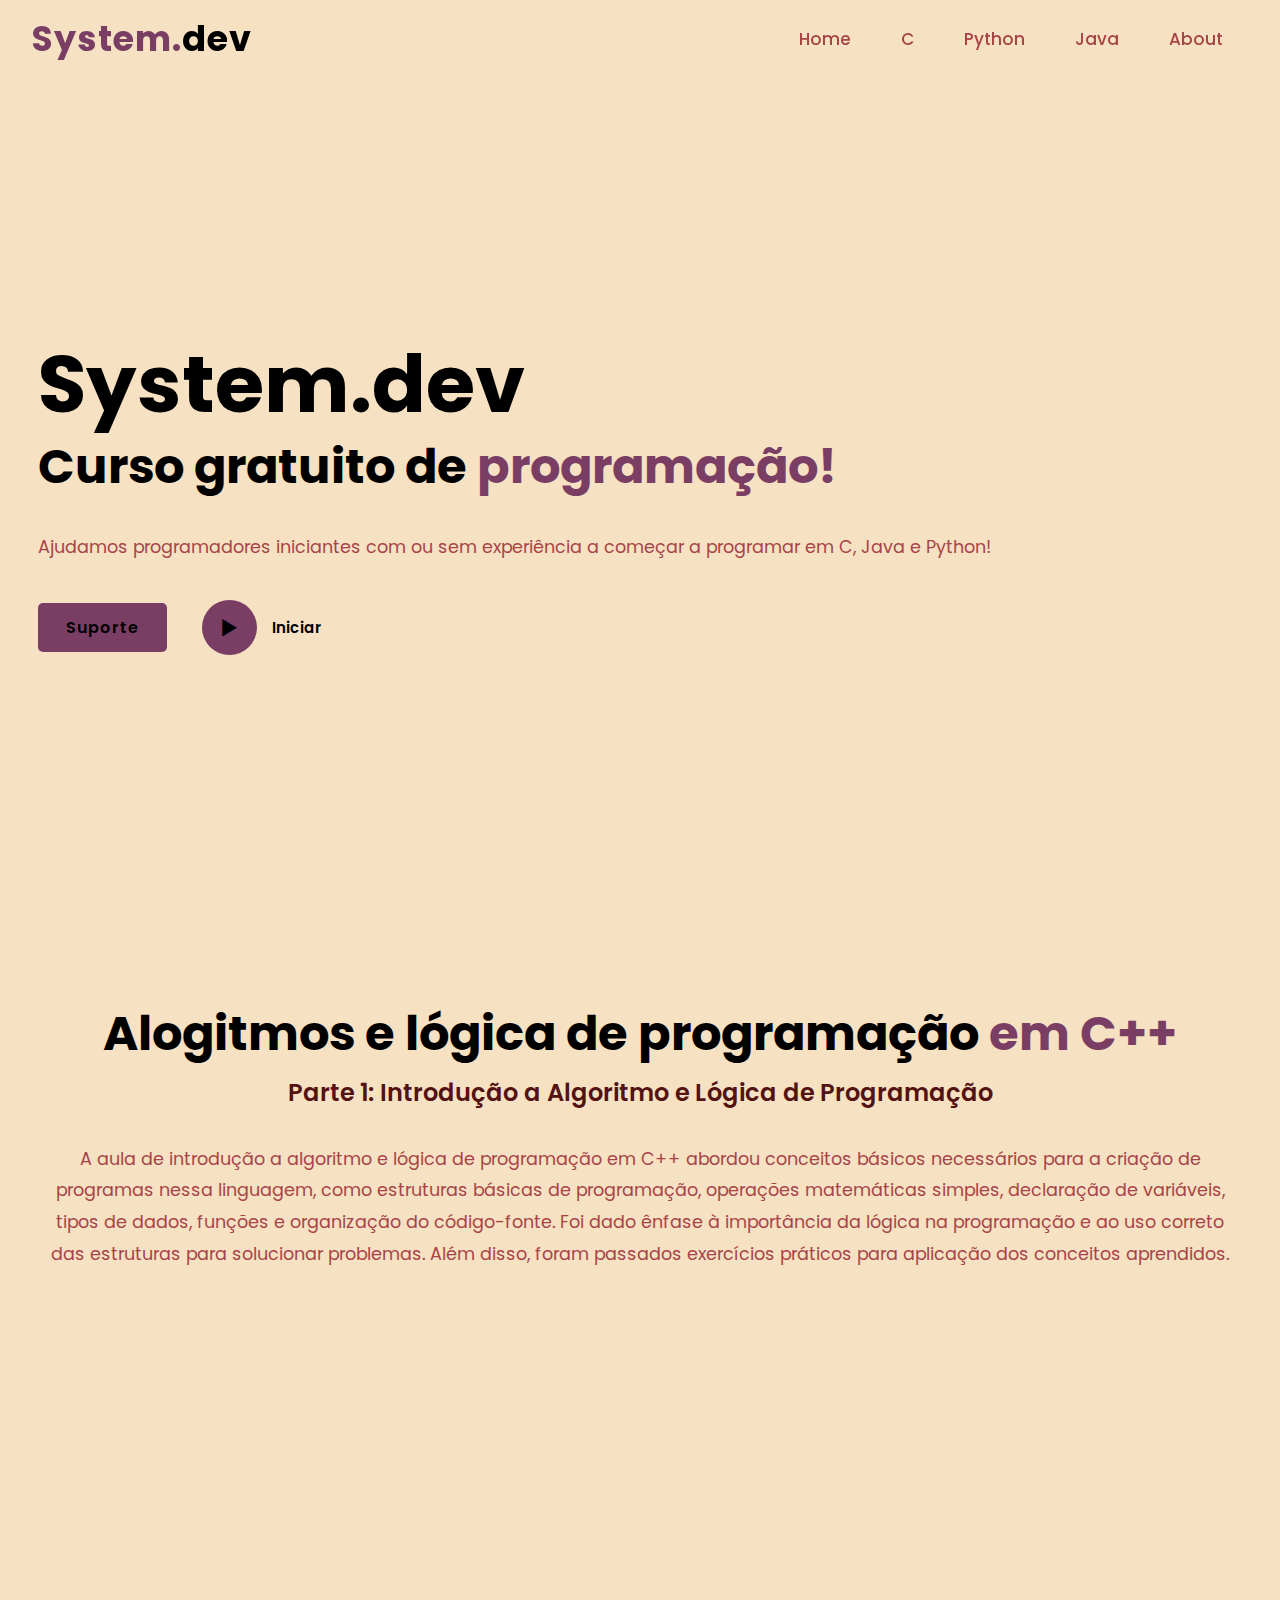
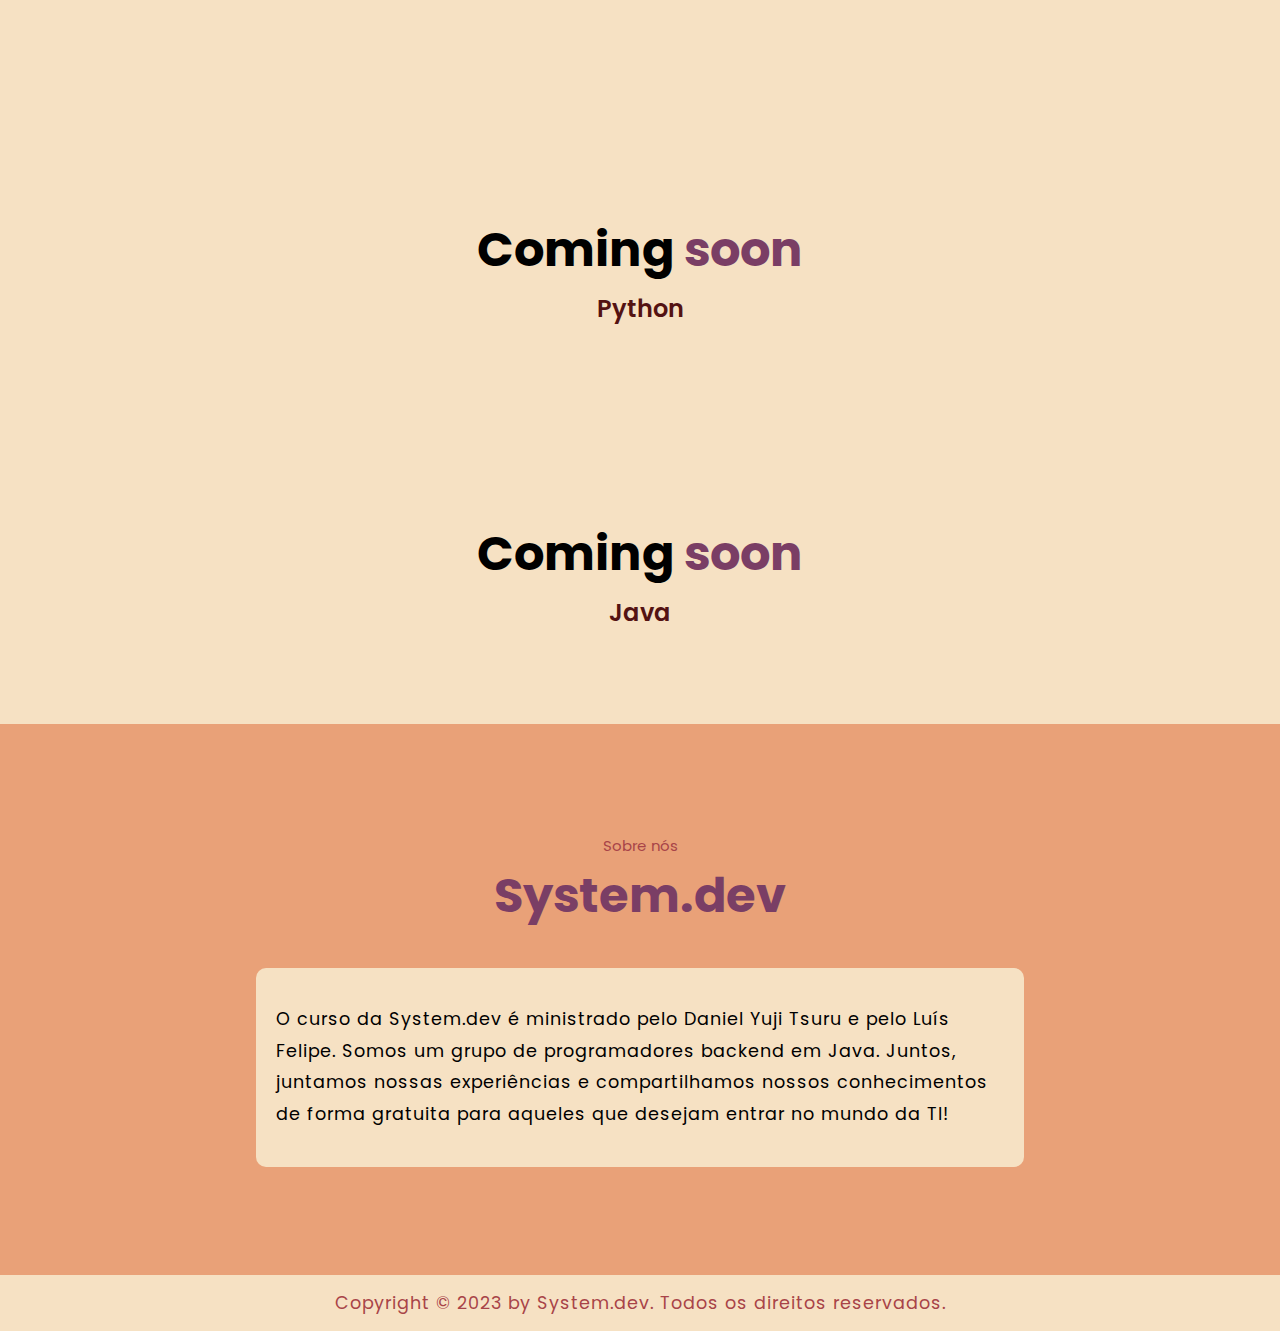
==== index.html @ 3741a833 "Add files via upload" ====
<!DOCTYPE html>
<html lang="pt-br">

<head>
    <meta charset="UTF-8">
    <meta http-equiv="X-UA-Compatible" content="IE=edge">
    <meta name="viewport" content="width=device-width, initial-scale=1.0">
    <title>System.dev</title>
    <link rel="stylesheet" type="text/css" href="css/style.css">
    <link rel="stylesheet" href="https://unpkg.com/boxicons@latest/css/boxicons.min.css">
    <link rel="preconnect" href="https://fonts.googleapis.com">
    <link rel="preconnect" href="https://fonts.gstatic.com" crossorigin>
    <link href="https://fonts.googleapis.com/css2?family=Poppins:wght@300;400;500;600;700;800;900&display=swap"
        rel="stylesheet">
    <link rel="shortcut icon" href="favicon/favicon.ico" type="image/x-icon">
</head>

<body>

    <!--header design-->
    <header>
        <a href="#" class="logo"><span>System.</span>dev</a>

        <ul class="navlist">
            <li><a href="#home">Home</a></li>
            <li><a href="#C">C</a></li>
            <li><a href="#python">Python</a></li>
            <li><a href="#java">Java</a></li>
            <li><a href="#about">About</a></li>
        </ul>

        <div class="bx bx-menu" id="menu-icon"></div>
    </header>

    <!--home section design-->
    <section class="home" id="home">
        <div class="home-text">
            <div class="slide">
                <!-- <span class="one">Olá!</span> -->
                <span class="two"></span>
            </div>
            <h1>System.dev</h1>
            <h3>Curso gratuito de <span> programação!</span></h3>
            <p>Ajudamos programadores iniciantes com ou sem experiência a começar a programar em C, Java e Python!</p>
            <div class="button">
                <a href="https://discord.gg/9UD873xsKy" target="_blank" class="btn">Suporte</a>
                <a href="#portfolio" class="btn2"><span><i class="bx bx-play"></i></span>Iniciar</a>
            </div>
        </div>
    </section>


    <!-- C++ -->

    <!--C Parte 1-->
    <section class="about" id="C">
        <div class="about-text">
            <h2>Alogitmos e lógica de programação<span> em C++</span></h2>
            <h4 style="color: #541212;">Parte 1: Introdução a Algoritmo e Lógica de Programação</h4>
            <p>A aula de introdução a algoritmo e lógica de programação em C++ abordou conceitos básicos necessários para a criação de programas nessa linguagem, como estruturas básicas de programação, operações matemáticas simples, declaração de variáveis, tipos de dados, funções e organização do código-fonte. Foi dado ênfase à importância da lógica na programação e ao uso correto das estruturas para solucionar problemas. Além disso, foram passados exercícios práticos para aplicação dos conceitos aprendidos.</p>
            <iframe class="institucional__video" width="560" height="315" src="https://www.youtube.com/embed/qTaTajoO0jM" title="YouTube video player" frameborder="0" allow="accelerometer; autoplay; clipboard-write; encrypted-media; gyroscope; picture-in-picture; web-share" allowfullscreen></iframe>
        </div>
    </section>

    <!-- C parte 2 -->
    <!-- <section class="services">
        <div class="about-text">
            <h2>Alogitmos e lógica de programação<span> em C++</span></h2>
            <h4 style="color: #541212;">Parte 2: Variáveis</h4>
            <p>As variáveis em C são elementos fundamentais para a criação de programas nesta linguagem, pois são utilizadas para armazenar dados e informações. São definidas com um tipo, que determina o tamanho em bytes na memória e o conjunto de valores que a variável pode assumir. Além disso, é necessário declarar a variável antes de utilizá-la, especificando o seu tipo e o seu nome. As variáveis podem ser inicializadas com um valor ou receber um valor posteriormente, através de atribuição. Em resumo, as variáveis em C são essenciais para o funcionamento de programas, permitindo a manipulação de dados e informações de forma organizada e eficiente.</p>
            <iframe class="institucional__video" width="560" height="315" src="https://www.youtube.com/embed/qTaTajoO0jM" title="YouTube video player" frameborder="0" allow="accelerometer; autoplay; clipboard-write; encrypted-media; gyroscope; picture-in-picture; web-share" allowfullscreen></iframe>
        </div>
    </section> -->

    <!--C Parte 3-->
    <!-- <section class="about" id="C">
        <div class="about-text">
            <h2>Alogitmos e lógica de programação<span> em C++</span></h2>
            <h4 style="color: #541212;">Parte 3: Media</h4>
            <p>A aula de introdução a algoritmo e lógica de programação em C++ abordou conceitos básicos necessários para a criação de programas nessa linguagem, como estruturas básicas de programação, operações matemáticas simples, declaração de variáveis, tipos de dados, funções e organização do código-fonte. Foi dado ênfase à importância da lógica na programação e ao uso correto das estruturas para solucionar problemas. Além disso, foram passados exercícios práticos para aplicação dos conceitos aprendidos.</p>
            <iframe class="institucional__video" width="560" height="315" src="https://www.youtube.com/embed/qTaTajoO0jM" title="YouTube video player" frameborder="0" allow="accelerometer; autoplay; clipboard-write; encrypted-media; gyroscope; picture-in-picture; web-share" allowfullscreen></iframe>
        </div>
    </section> -->

    <!-- C parte 4 -->
    <!-- <section class="services">
        <div class="about-text">
            <h2>Alogitmos e lógica de programação<span> em C++</span></h2>
            <h4 style="color: #541212;">Parte 4: Fluxograma</h4>
            <p>As variáveis em C são elementos fundamentais para a criação de programas nesta linguagem, pois são utilizadas para armazenar dados e informações. São definidas com um tipo, que determina o tamanho em bytes na memória e o conjunto de valores que a variável pode assumir. Além disso, é necessário declarar a variável antes de utilizá-la, especificando o seu tipo e o seu nome. As variáveis podem ser inicializadas com um valor ou receber um valor posteriormente, através de atribuição. Em resumo, as variáveis em C são essenciais para o funcionamento de programas, permitindo a manipulação de dados e informações de forma organizada e eficiente.</p>
            <iframe class="institucional__video" width="560" height="315" src="https://www.youtube.com/embed/qTaTajoO0jM" title="YouTube video player" frameborder="0" allow="accelerometer; autoplay; clipboard-write; encrypted-media; gyroscope; picture-in-picture; web-share" allowfullscreen></iframe>
        </div>
    </section> -->





    <!-- PYTHON -->

    <!--PYTHON Parte 1-->
    <section class="about" id="python">
        <div class="about-text">
            <h2>Coming<span> soon</span></h2>
            <h4 style="color: #541212;">Python</h4>
            <!-- <p>A aula de introdução a algoritmo e lógica de programação em C++ abordou conceitos básicos necessários para a criação de programas nessa linguagem, como estruturas básicas de programação, operações matemáticas simples, declaração de variáveis, tipos de dados, funções e organização do código-fonte. Foi dado ênfase à importância da lógica na programação e ao uso correto das estruturas para solucionar problemas. Além disso, foram passados exercícios práticos para aplicação dos conceitos aprendidos.</p>
            <iframe class="institucional__video" width="560" height="315" src="https://www.youtube.com/embed/qTaTajoO0jM" title="YouTube video player" frameborder="0" allow="accelerometer; autoplay; clipboard-write; encrypted-media; gyroscope; picture-in-picture; web-share" allowfullscreen></iframe> -->
        </div>
    </section>

    <!-- PYTHON parte 2 -->
    <!-- <section class="services">
        <div class="about-text">
            <h2>Alogitmos e lógica de programação<span> em Python</span></h2>
            <h4 style="color: #541212;">Parte 2: Variáveis</h4>
            <p>As variáveis em C são elementos fundamentais para a criação de programas nesta linguagem, pois são utilizadas para armazenar dados e informações. São definidas com um tipo, que determina o tamanho em bytes na memória e o conjunto de valores que a variável pode assumir. Além disso, é necessário declarar a variável antes de utilizá-la, especificando o seu tipo e o seu nome. As variáveis podem ser inicializadas com um valor ou receber um valor posteriormente, através de atribuição. Em resumo, as variáveis em C são essenciais para o funcionamento de programas, permitindo a manipulação de dados e informações de forma organizada e eficiente.</p>
            <iframe class="institucional__video" width="560" height="315" src="https://www.youtube.com/embed/qTaTajoO0jM" title="YouTube video player" frameborder="0" allow="accelerometer; autoplay; clipboard-write; encrypted-media; gyroscope; picture-in-picture; web-share" allowfullscreen></iframe>
        </div>
    </section> -->



    <!-- JAVA -->
    <!--JAVA Parte 1-->
    <section class="about" id="java">
        <div class="about-text">
            <h2>Coming<span> soon</span></h2>
            <h4 style="color: #541212;">Java</h4>
            <!-- <p>A aula de introdução a algoritmo e lógica de programação em C++ abordou conceitos básicos necessários para a criação de programas nessa linguagem, como estruturas básicas de programação, operações matemáticas simples, declaração de variáveis, tipos de dados, funções e organização do código-fonte. Foi dado ênfase à importância da lógica na programação e ao uso correto das estruturas para solucionar problemas. Além disso, foram passados exercícios práticos para aplicação dos conceitos aprendidos.</p>
            <iframe class="institucional__video" width="560" height="315" src="https://www.youtube.com/embed/qTaTajoO0jM" title="YouTube video player" frameborder="0" allow="accelerometer; autoplay; clipboard-write; encrypted-media; gyroscope; picture-in-picture; web-share" allowfullscreen></iframe>  -->
        </div>
    </section>

    <!-- JAVA parte 2 -->
    <!-- <section class="services">
        <div class="about-text">
            <h2>Alogitmos e lógica de programação<span> em Java</span></h2>
            <h4 style="color: #541212;">Parte 2: Variáveis</h4>
            <p>As variáveis em C são elementos fundamentais para a criação de programas nesta linguagem, pois são utilizadas para armazenar dados e informações. São definidas com um tipo, que determina o tamanho em bytes na memória e o conjunto de valores que a variável pode assumir. Além disso, é necessário declarar a variável antes de utilizá-la, especificando o seu tipo e o seu nome. As variáveis podem ser inicializadas com um valor ou receber um valor posteriormente, através de atribuição. Em resumo, as variáveis em C são essenciais para o funcionamento de programas, permitindo a manipulação de dados e informações de forma organizada e eficiente.</p>
            <iframe class="institucional__video" width="560" height="315" src="https://www.youtube.com/embed/qTaTajoO0jM" title="YouTube video player" frameborder="0" allow="accelerometer; autoplay; clipboard-write; encrypted-media; gyroscope; picture-in-picture; web-share" allowfullscreen></iframe>
        </div>
    </section> -->

    <!--JAVA Parte 3-->
    <!-- <section class="about" id="C">
        <div class="about-text">
            <h2>Alogitmos e lógica de programação<span> em Java</span></h2>
            <h4 style="color: #541212;">Parte 3: Media</h4>
            <p>A aula de introdução a algoritmo e lógica de programação em C++ abordou conceitos básicos necessários para a criação de programas nessa linguagem, como estruturas básicas de programação, operações matemáticas simples, declaração de variáveis, tipos de dados, funções e organização do código-fonte. Foi dado ênfase à importância da lógica na programação e ao uso correto das estruturas para solucionar problemas. Além disso, foram passados exercícios práticos para aplicação dos conceitos aprendidos.</p>
            <iframe class="institucional__video" width="560" height="315" src="https://www.youtube.com/embed/qTaTajoO0jM" title="YouTube video player" frameborder="0" allow="accelerometer; autoplay; clipboard-write; encrypted-media; gyroscope; picture-in-picture; web-share" allowfullscreen></iframe>
        </div>
    </section> -->


    

    

    <!--experience section design-->
    <section class="experience" id="about">
        <div class="main-text">
            <p>Sobre nós</p>
            <span><h2>System.</span>dev</h2>
        </div>

        <div class="timeline">
            <div class="container">
                
                <div class="text-box">
                    <!-- <h5>Grupo 04 - Cangaço</h5>
                    <small>13/03 - <span>2023</span></small> -->
                    <p>O curso da System.dev é ministrado pelo Daniel Yuji Tsuru e pelo Luís Felipe. Somos um grupo de programadores backend em Java. Juntos, juntamos nossas experiências e compartilhamos nossos conhecimentos de forma gratuita para aqueles que desejam entrar no mundo da TI!</p>
                </div>
            </div>


    </section>

    <!--end section design-->
    <section class="end">
        <div class="last-text">
            <p>Copyright &#169; 2023 by System.dev. Todos os direitos reservados.</p>
        </div>
    </section>

    <div id="top">
        <a href="#home"><i class="bx bx-up-arrow-alt "></i></a>
    </div>
    
    <!--custom js link-->
    <script type="text/javascript" src="js/script.js"></script>
</body>

</html>
---- css/style.css ----
*{
    padding: 0;
    margin: 0;
    box-sizing: border-box;
    font-family: 'Poppins', sans-serif;
    text-decoration: none;
    list-style: none;
    scroll-behavior: smooth;
}

:root{
    --bg-color:  #F6E1C3;
    --second-bg-color: #E9A178;
    --text-color: #000;
    --second-color: #A84448;
    --main-color: #7A3E65;
    --big-font: 5rem;
    --h2-font: 3rem;
    --p-font: 1.1rem;
    --p-small-font: 0.9rem;
}



body::-webkit-scrollbar {
	width: 12px;
}

body::-webkit-scrollbar-thumb {
	border-radius: 10px;
	background-color: var(--main-color);
}

body{
    background: var(--bg-color);
    color: var(--text-color);
}

header{
    position: fixed;
    width: 100%;
    top: 0;
    right: 0;
    z-index: 1000;
    display: flex;
    align-items: center;
    justify-content: space-between;
    background: transparent;
    padding: 22px 15%;
    border-bottom: 1px solid transparent;
    transition: all .45s ease; 
}

.logo{
    color: var(--text-color);
    font-size: 35px;
    font-weight: 700;
    letter-spacing: 1px;
}

span{
    color: var(--main-color);
}

.navlist{
    display: flex;
}

.navlist a{
    color: var(--second-color);
    font-size: 17px;
    font-weight: 500;
    margin: 0 25px;
    transition: all .45s ease;
}

.navlist a:hover{
    color: var(--main-color);
}

.navlist a.active{
    color: var(--main-color);
}

#menu-icon{
    font-size: 35px;
    color: var(--text-color);
    z-index: 10001;
    cursor: pointer;
    margin-left: 25px;
    display: none;
}

section{
    padding: 160px 15% 120px;
}

.home{
    position: relative;
    height: 100vh;
    width: 100%;
    background-image: url(../img/background.jpg);
    background-size: cover;
    background-position: center;
    display: flex;
    align-items: center;
    justify-content: flex-start;
}

.slide{
    margin-bottom: 20px;
}

.one{
    display: inline-block;
    margin-right: 15px;
    height: 32px;
    padding: 0 15px;
    line-height: 32px;
    font-size: 20px;
    font-weight: 500;
    border-radius: 5px;
    background: var(--main-color);
    color: var(--text-color);
}

.two{
    display: inline-block;
    color: var(--second-color);
    font-size: 20px;
    font-weight: 500;
}

.home-text h1{
    font-size: var(--big-font);
    font-weight: 700;
    color: var(--text-color);
    line-height: 1.1;
    margin: 0 0 8px;
}

.home-text h3{
    color: var(--text-color);
    margin: 0 0 35px;
    font-size: 3rem;
    font-weight: 700;
    line-height: 1.3;
}

.home-text p{
    color: var(--second-color);
    font-size: var(--p-font);
    margin-bottom: 40px;
}

.button{
    display: inline-flex;
    align-items: center;
    justify-content: center;
}

.btn{
    display: inline-block;
    padding: 12px 28px;
    background-color: var(--main-color);
    border-radius: 5px;
    color: var(--text-color);
    font-size: 1rem;
    letter-spacing: 1px;
    font-weight: 600;
    transition: all .45s ease;
}

.btn:hover{
    transform: scale(0.9);
}

.btn2{
    display: inline-flex;
    align-items: center;
    justify-content: center;
    font-size: 15px;
    font-weight: 600;
    color: var(--text-color);
    margin-left: 35px;
}

.btn2 span i{
    height: 55px;
    width: 55px;
    background: var(--main-color);
    color: var(--text-color);
    display: flex;
    align-items: center;
    justify-content: center;
    font-size: 35px;
    border-radius: 50%;
    margin-right: 15px;
    transition: all .45s ease;
}

.btn2 span i:hover{
    transform: scale(0.9);
}

.socials{
    display: flex;
    align-items: center;
    justify-content: left;
}

.btn-socials{
    display: inline-flex;
    align-items: center;
    justify-content: center;
    font-size: 15px;
    font-weight: 600;
    color: var(--text-color);
    margin-right: 15px;
}

.btn-socials:nth-child(3){
    margin-right: 0px;
}

.btn-socials span i{
    height: 55px;
    width: 55px;
    background: var(--main-color);
    color: var(--text-color);
    display: flex;
    align-items: center;
    justify-content: center;
    font-size: 35px;
    border-radius: 50%;
    transition: all .45s ease;
}

.btn-socials span i:hover{
    transform: scale(0.9);
}

header.sticky{
    background: var(--bg-color);
    border-bottom: 1px solid #ffffff1a;
    padding: 12px 15%;
    height: 10vh;
}

.about{
    
    
    align-items: center;
    gap: 1.5rem;
}

.about-img img{
    max-width: 430px;
    height: 630px;
    width: 100%;
    border-radius: 10px;
    box-shadow: var(--main-color) 0px 2px 5px -1px, rgba(0, 0, 0, 0.3) 0px 1px 3px -1px;
}

.about-text h2 {
    font-size: var(--h2-font);
    line-height: 1;
    align-items: center;
}

.about-text h4 {
    font-size: 24px;
    font-weight: 600;
    color: var(--text-color);
    line-height: 1.7;
    margin: 15px 0 30px;
    align-items: center;
}

.about-text p {
    font-size: var(--p-font);
    color: var(--second-color);
    line-height: 1.8;
    margin-bottom: 4rem;
    align-items: center;
}

.services{
    background: var(--second-bg-color);
}

.main-text{
    text-align: center;
}

.main-text p{
    color: var(--second-color);
    font-size: 15px;
    margin-bottom: 15px;
}

.main-text h2{
    font-size: var(--h2-font);
    line-height: 1;
}

.services-content{
    display: grid;
    grid-template-columns: repeat(auto-fit, minmax(300px, auto));
    align-items: center;
    gap: 2.5rem;
    margin-top: 5rem;
}

.box{
    display: flex;
    flex-direction: column;
    align-items: center;
    justify-content: center;
    min-width: 300px;
    max-height: 300px;
    min-height: 200px;
    text-align: center;
    background: var(--bg-color);
    padding: 35px 45px;
    border-radius: 8px;
    transition: all .45s ease;
}

.s-icons i{
    font-size: 36px;
}

.box h3{
    font-size: 22px;
    font-weight: 600;
    color: var(--text-color);
}

.box:hover{
    transform: translateY(-8px);
}

.portfolio-content{
    display: grid;
    grid-template-columns: repeat(auto-fit, minmax(300px, auto));
    align-items: center;
    gap: 2.5rem;
    margin-top: 5rem;
}

.row{
    position: relative;
    overflow: hidden;
    border-radius: 10px;
    cursor: pointer;
}

.row img{
    max-width: 350px;
    min-width: 100%;
    min-height: 375px;
    max-height: 375px;
    border-radius: 10px;
    display: block;
    transition: transform 0.5s;
}

.layer{
    width: 100%;
    height: 0%;
    background: linear-gradient(rgba(0, 0, 0, 0.9), var(--main-color));
    position: absolute;
    border-radius: 10px;
    left: 0;
    bottom: 0;
    overflow: hidden;
    display: flex;
    align-items: center;
    justify-content: center;
    flex-direction: column;
    text-align: center;
    padding: 0 40px;
    transition: height 0.5s;
}

.layer h5{
    font-size: 20px;
    font-weight: 600;
    margin-bottom: 15px;
}

.layer p{
    color: var(--second-color);
    font-size: var(--p-small-font);
    line-height: 1.8;
}

.layer i{
    color: var(--main-color);
    margin-top: 20px;
    font-size: 20px;
    background: var(--text-color);
    width: 60px;
    height: 60px;
    display: flex;
    align-items: center;
    justify-content: center;
    border-radius: 50%;
}

.row:hover img{
    transform: scale(1.1);
}

.row .layer{
    height: 100%;
}

.end{
    letter-spacing: 1px;
    text-align: center;
    padding: 20px 15%;
    display: flex;
    align-items: center;
    justify-content: center;
    flex-direction: column;
    gap: 2rem;
    background-color: var(--bg-color);
}

.last-text p{
    color: var(--second-color);
    font-size: var(--p-font)
}

#top{
    position: fixed;
    bottom: 0;
    padding: auto;
    margin: 5rem;
}

#top.hide-top{
    display: none;
}

#top.show-top{
    display: block;
}

#top i{
    padding: 10px;
    border-radius: 8px;
    font-size: 28px;
    color: var(--text-color);
    background: var(--main-color);
}

.experience{
    background-color: var(--second-bg-color);
}

.timeline{
    display: flex;
    flex-direction: column;
    align-items: center;
}

.container{
    display: flex;
    justify-content: space-between;
    align-items: center;
    margin: 3rem 0;
}

.container:nth-child(2){
    display: flex;
    align-items: center;
    justify-content: space-between;
    flex-direction: row-reverse;
}

.container img{
    background-color: var(--second-color);
    width: 120px;
    height: 120px;
    border-radius: 50%;
    top: 32px;
    margin: 2rem;
}

.text-box{
    padding: 20px 20px;
    background: var(--bg-color);
    border-radius: 10px;
    color: var(--text-color);
    width: 60vw;
}

.text-box h5{
    font-size: 20px;
    font-weight: 600;
    margin-bottom: 15px;
}

.text-box small{
    font-size: 14px;
    font-weight: 800;
}

.text-box p{
    letter-spacing: 1px;
    line-height: 1.8;
    font-size: var(--p-font);
    margin: 1rem 0;
}

@media (max-width: 1480px){
    header{
        padding: 12px 2.5%;
        transition: .1s;
    }

    header.sticky{
        padding: 10px 2.5%;
        transition: .1s;
    }

    section{
        padding: 110px 3% 60px;
    }
    .end{
        padding: 15px 3%;
    }
}

@media (max-width: 1100px){
    :root{
        --big-font: 4rem;
        --h2-font: 2rem;
        --p-font: 0.9rem;
        transition: .1s;
    }

    .home-text h3{
        font-size: 1.6rem;
    }

    .home{
        height: 87vh;
    }

    .about-text h4{
        font-size: var(--p-small-font)
    }
}



    .about{
        grid-template-columns: 1fr;   
    }

    .about-img{
        display: none;
    }

    .about-text{
        text-align: center;
    }


@media (max-width: 800px){

    #menu-icon{
        display: block;
    }

    .navlist{
        position: absolute;
        top: -1000px;
        right: 0;
        left: 0;
        height: 90vh;
        display: flex;
        flex-direction: column;
        background: var(--bg-color);
        text-align: center;
        justify-content: center;
        transition: all .45s ease;
    }

    .navlist a{
        display: block;
        margin: 17px;
        font-size: 20px;
        transition: all .45s ease;
        color: var(--text-color);
    }

    .navlist a:hover{
        color: var(--main-color);
    }

    .navlist.open{
        top: 100%
    }

    .home{
        position: relative;
        height: 87vh;
        width: 100%;
        background-image: url(../img/background.jpg);
        background-size: cover;
        background-position: center;
        display: flex;
        align-items: center;
        justify-content: center;
        text-align: center;
    }

    .btn{
        font-size: 0.7rem;
    }

    .socials{
        display: flex;
        align-items: center;
        justify-content: space-around;
        padding: 0;
        margin:0;
    }

    .text-box{
        width: 100%;
    }

    .container img{
        display: none;
    }

    .home{
        height: 100vh;
    }

    #top{
        position: fixed;
        bottom: 0;
        padding: auto;
        margin: 0 0 5em 1rem;
    }
}




.institucional__video {
    width: 100vw;
}

@media screen and (min-width: 768px) {
    .institucional__contato-email {
        display: inline-block;
    }

    .institucional__video {
        width: 100%;
        align-items: center;
    }
}

@media screen and (min-width: 1024px) {
    .institucional__conteudo {
        width: 100%;

        display: flex;
        justify-content: space-between;

        text-align: center;
    }

    .institucional__video {
        align-self: flex-end;
        
        width: 700px;
    }

    .institucional__contato-email {
        display: block;
    }
}
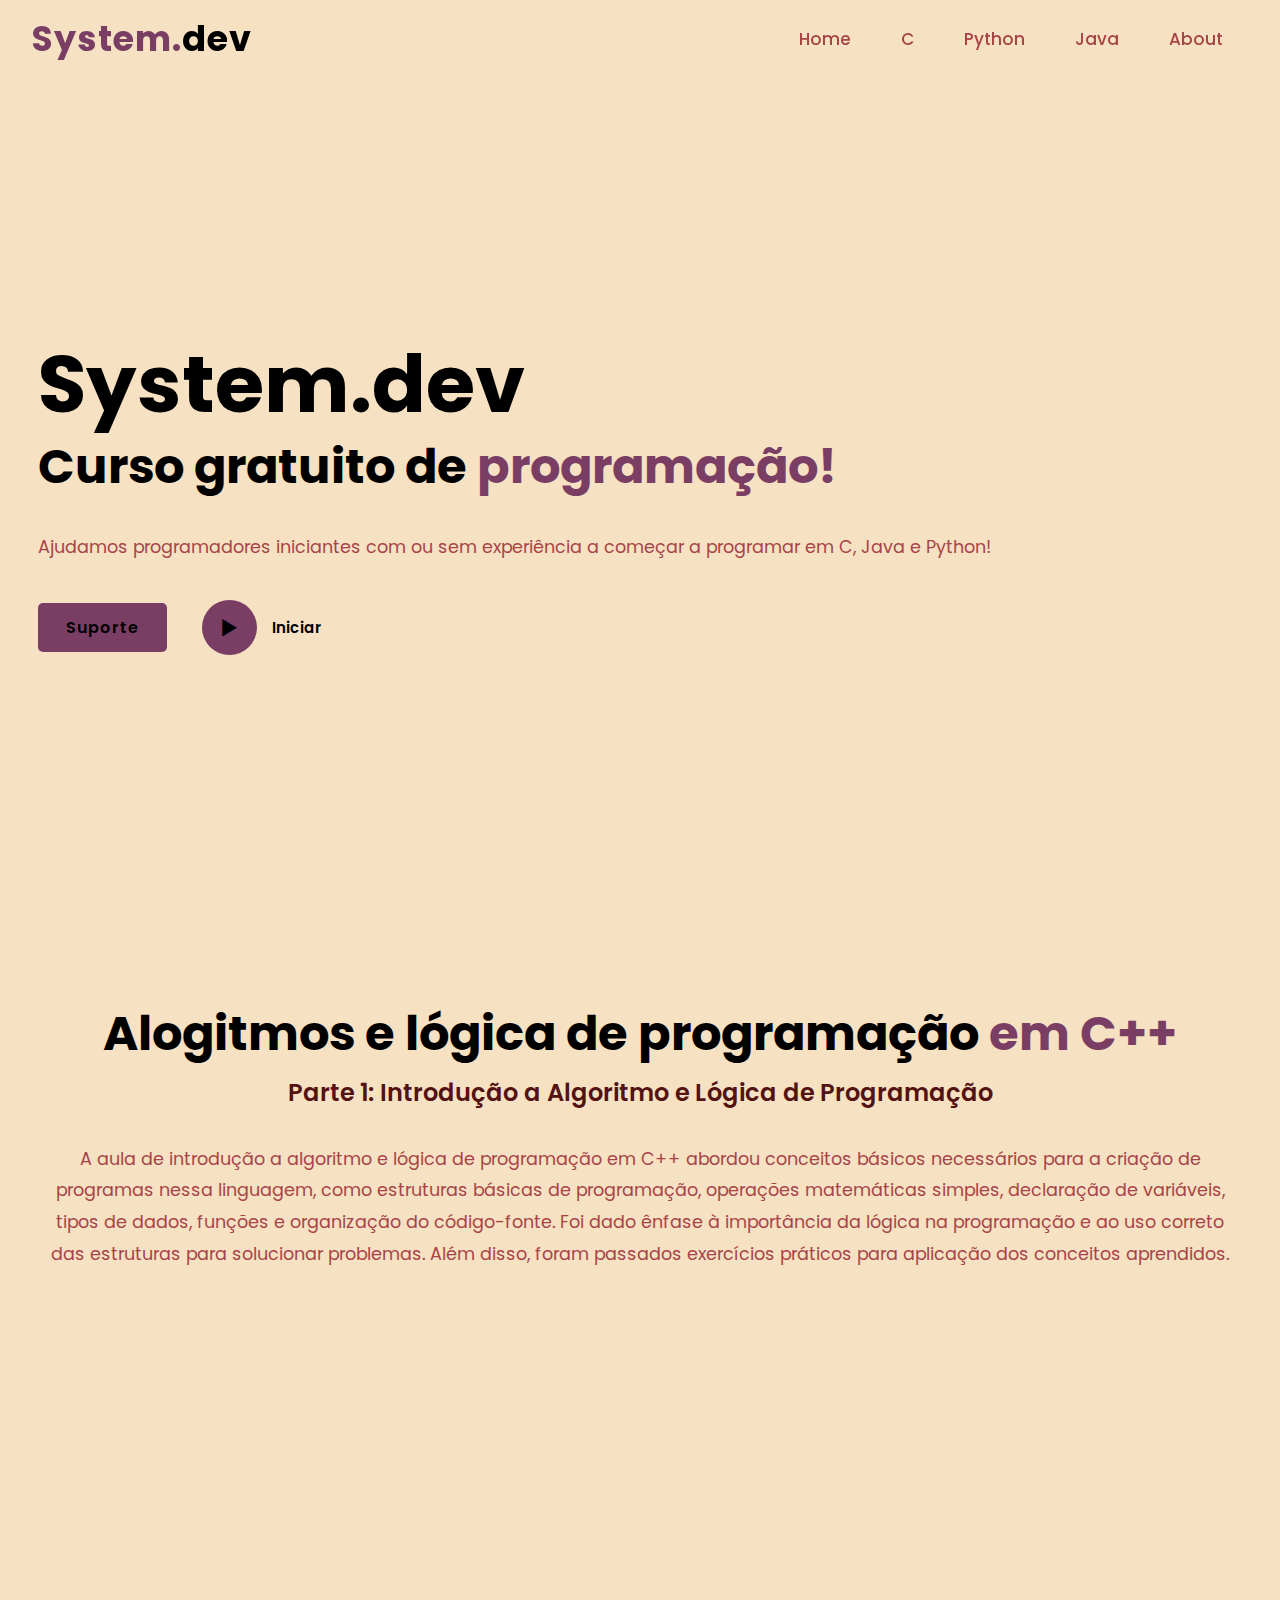
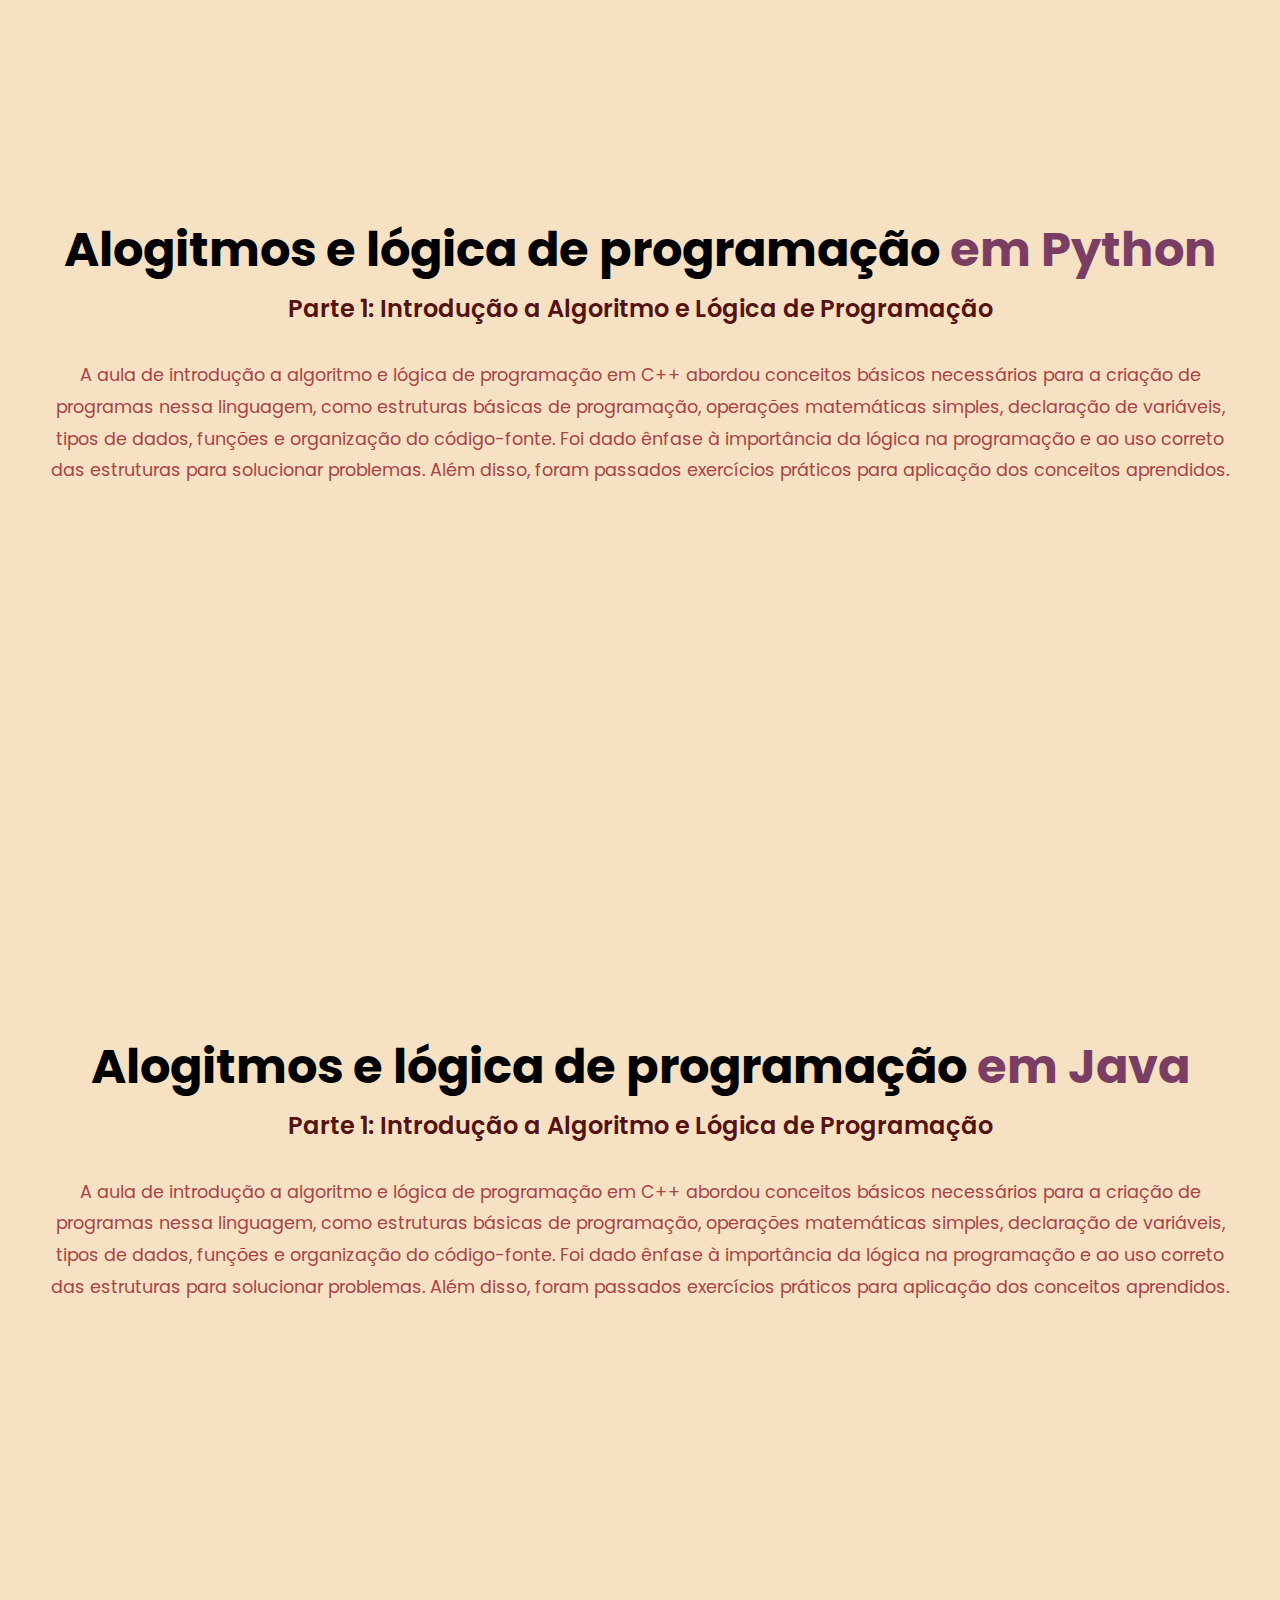
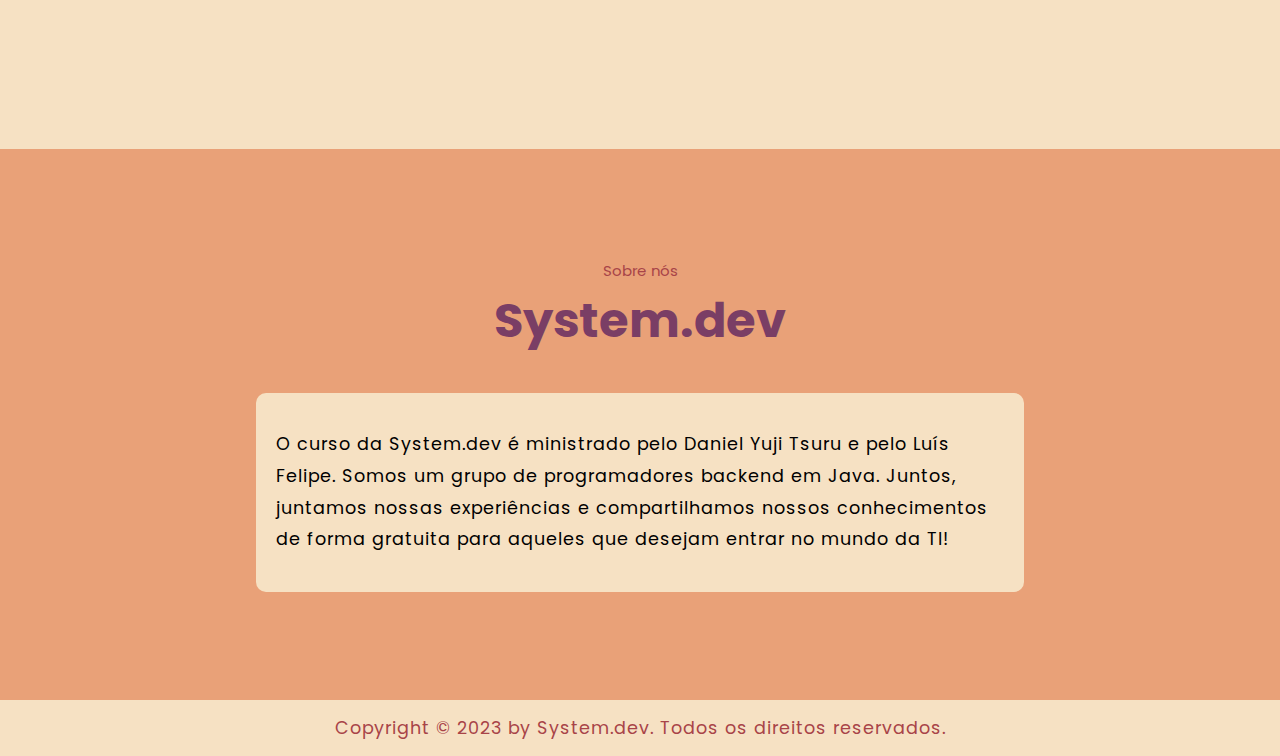
==== commit c3bf6714: "Update index.html" ====
--- a/index.html
+++ b/index.html
@@ -58,7 +58,7 @@
             <h2>Alogitmos e lógica de programação<span> em C++</span></h2>
             <h4 style="color: #541212;">Parte 1: Introdução a Algoritmo e Lógica de Programação</h4>
             <p>A aula de introdução a algoritmo e lógica de programação em C++ abordou conceitos básicos necessários para a criação de programas nessa linguagem, como estruturas básicas de programação, operações matemáticas simples, declaração de variáveis, tipos de dados, funções e organização do código-fonte. Foi dado ênfase à importância da lógica na programação e ao uso correto das estruturas para solucionar problemas. Além disso, foram passados exercícios práticos para aplicação dos conceitos aprendidos.</p>
-            <iframe class="institucional__video" width="560" height="315" src="https://www.youtube.com/embed/qTaTajoO0jM" title="YouTube video player" frameborder="0" allow="accelerometer; autoplay; clipboard-write; encrypted-media; gyroscope; picture-in-picture; web-share" allowfullscreen></iframe>
+            <iframe class="institucional__video" width="560" height="315" src="https://www.youtube.com/embed/Cliekzki6S8" title="YouTube video player" frameborder="0" allow="accelerometer; autoplay; clipboard-write; encrypted-media; gyroscope; picture-in-picture; web-share" allowfullscreen></iframe>
         </div>
     </section>
 
@@ -101,10 +101,10 @@
     <!--PYTHON Parte 1-->
     <section class="about" id="python">
         <div class="about-text">
-            <h2>Coming<span> soon</span></h2>
-            <h4 style="color: #541212;">Python</h4>
-            <!-- <p>A aula de introdução a algoritmo e lógica de programação em C++ abordou conceitos básicos necessários para a criação de programas nessa linguagem, como estruturas básicas de programação, operações matemáticas simples, declaração de variáveis, tipos de dados, funções e organização do código-fonte. Foi dado ênfase à importância da lógica na programação e ao uso correto das estruturas para solucionar problemas. Além disso, foram passados exercícios práticos para aplicação dos conceitos aprendidos.</p>
-            <iframe class="institucional__video" width="560" height="315" src="https://www.youtube.com/embed/qTaTajoO0jM" title="YouTube video player" frameborder="0" allow="accelerometer; autoplay; clipboard-write; encrypted-media; gyroscope; picture-in-picture; web-share" allowfullscreen></iframe> -->
+            <h2>Alogitmos e lógica de programação<span> em Python</span></h2>
+            <h4 style="color: #541212;">Parte 1: Introdução a Algoritmo e Lógica de Programação</h4>
+            <p>A aula de introdução a algoritmo e lógica de programação em C++ abordou conceitos básicos necessários para a criação de programas nessa linguagem, como estruturas básicas de programação, operações matemáticas simples, declaração de variáveis, tipos de dados, funções e organização do código-fonte. Foi dado ênfase à importância da lógica na programação e ao uso correto das estruturas para solucionar problemas. Além disso, foram passados exercícios práticos para aplicação dos conceitos aprendidos.</p>
+            <iframe class="institucional__video" width="560" height="315" src="https://www.youtube.com/embed/Cliekzki6S8" title="YouTube video player" frameborder="0" allow="accelerometer; autoplay; clipboard-write; encrypted-media; gyroscope; picture-in-picture; web-share" allowfullscreen></iframe>
         </div>
     </section>
 
@@ -124,10 +124,10 @@
     <!--JAVA Parte 1-->
     <section class="about" id="java">
         <div class="about-text">
-            <h2>Coming<span> soon</span></h2>
-            <h4 style="color: #541212;">Java</h4>
-            <!-- <p>A aula de introdução a algoritmo e lógica de programação em C++ abordou conceitos básicos necessários para a criação de programas nessa linguagem, como estruturas básicas de programação, operações matemáticas simples, declaração de variáveis, tipos de dados, funções e organização do código-fonte. Foi dado ênfase à importância da lógica na programação e ao uso correto das estruturas para solucionar problemas. Além disso, foram passados exercícios práticos para aplicação dos conceitos aprendidos.</p>
-            <iframe class="institucional__video" width="560" height="315" src="https://www.youtube.com/embed/qTaTajoO0jM" title="YouTube video player" frameborder="0" allow="accelerometer; autoplay; clipboard-write; encrypted-media; gyroscope; picture-in-picture; web-share" allowfullscreen></iframe>  -->
+            <h2>Alogitmos e lógica de programação<span> em Java</span></h2>
+            <h4 style="color: #541212;">Parte 1: Introdução a Algoritmo e Lógica de Programação</h4>
+            <p>A aula de introdução a algoritmo e lógica de programação em C++ abordou conceitos básicos necessários para a criação de programas nessa linguagem, como estruturas básicas de programação, operações matemáticas simples, declaração de variáveis, tipos de dados, funções e organização do código-fonte. Foi dado ênfase à importância da lógica na programação e ao uso correto das estruturas para solucionar problemas. Além disso, foram passados exercícios práticos para aplicação dos conceitos aprendidos.</p>
+            <iframe class="institucional__video" width="560" height="315" src="https://www.youtube.com/embed/Cliekzki6S8" title="YouTube video player" frameborder="0" allow="accelerometer; autoplay; clipboard-write; encrypted-media; gyroscope; picture-in-picture; web-share" allowfullscreen></iframe>
         </div>
     </section>
 
@@ -191,4 +191,4 @@
     <script type="text/javascript" src="js/script.js"></script>
 </body>
 
-</html>+</html>
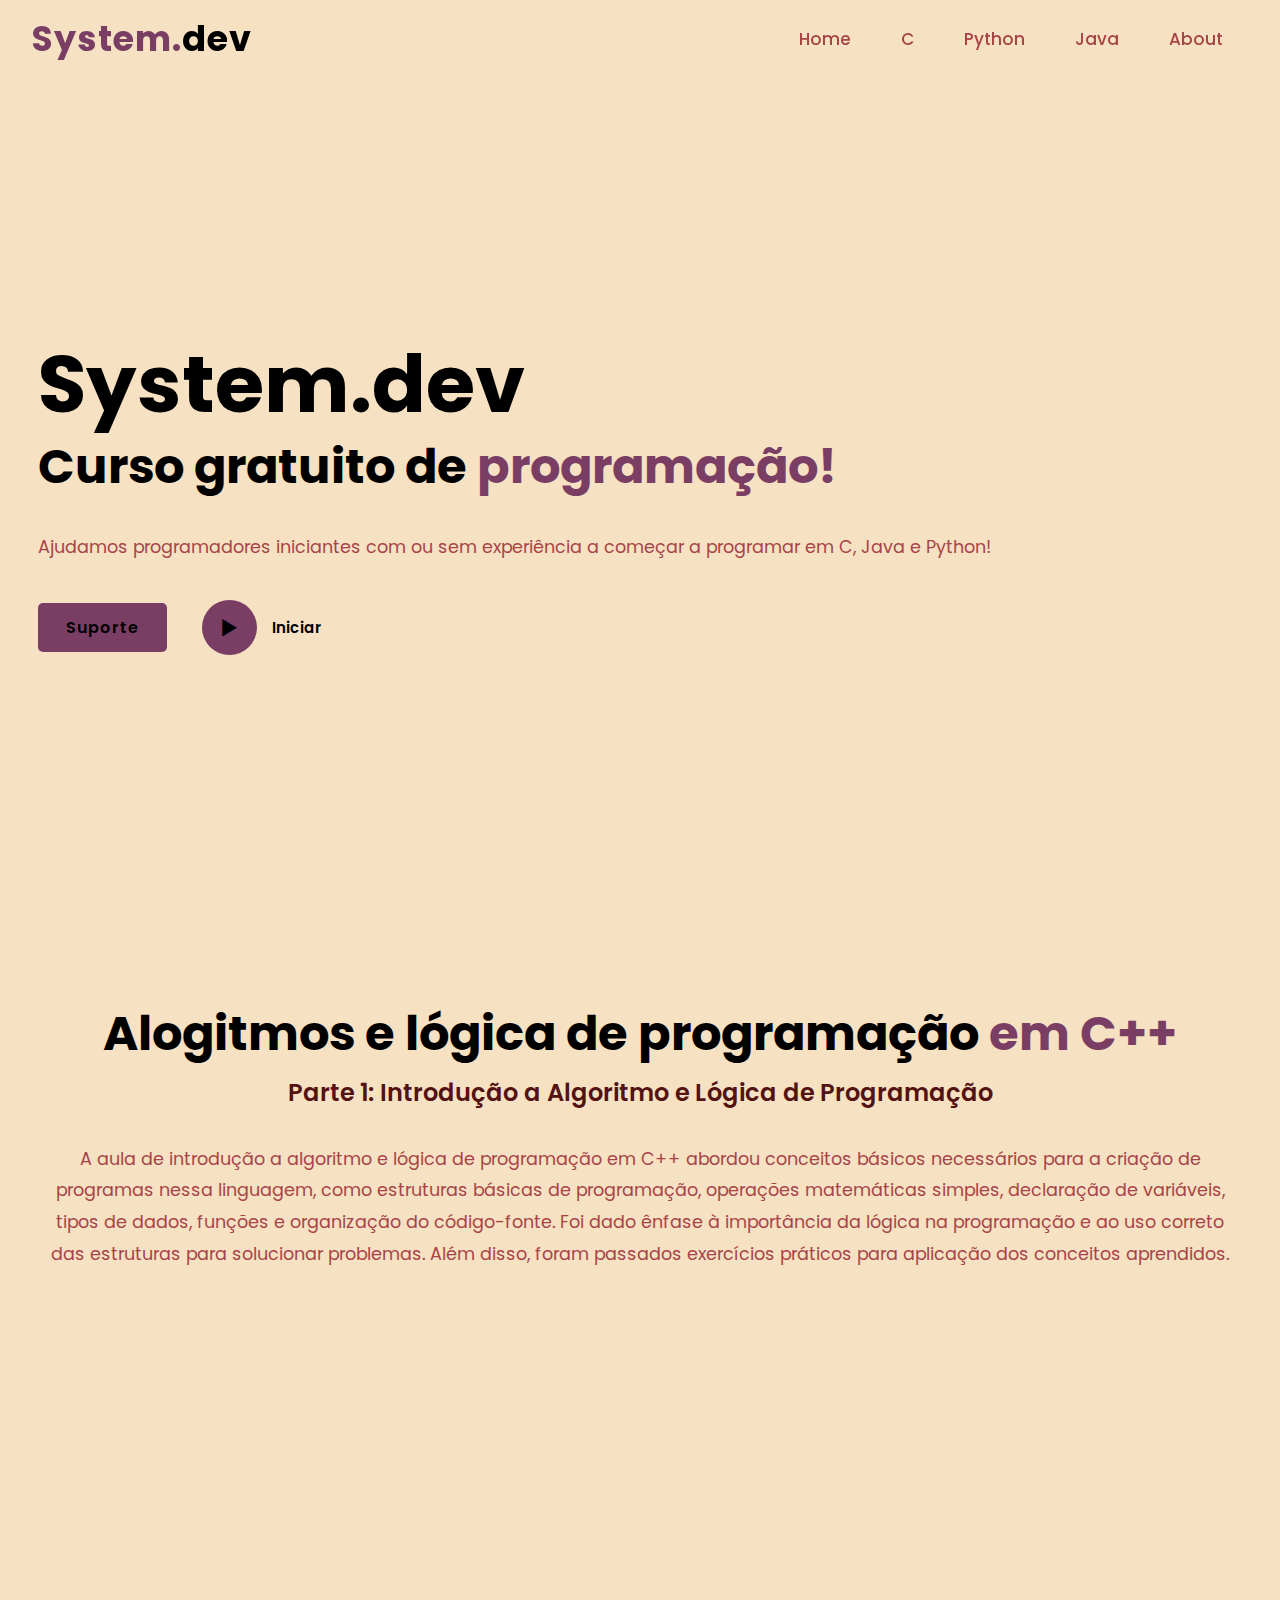
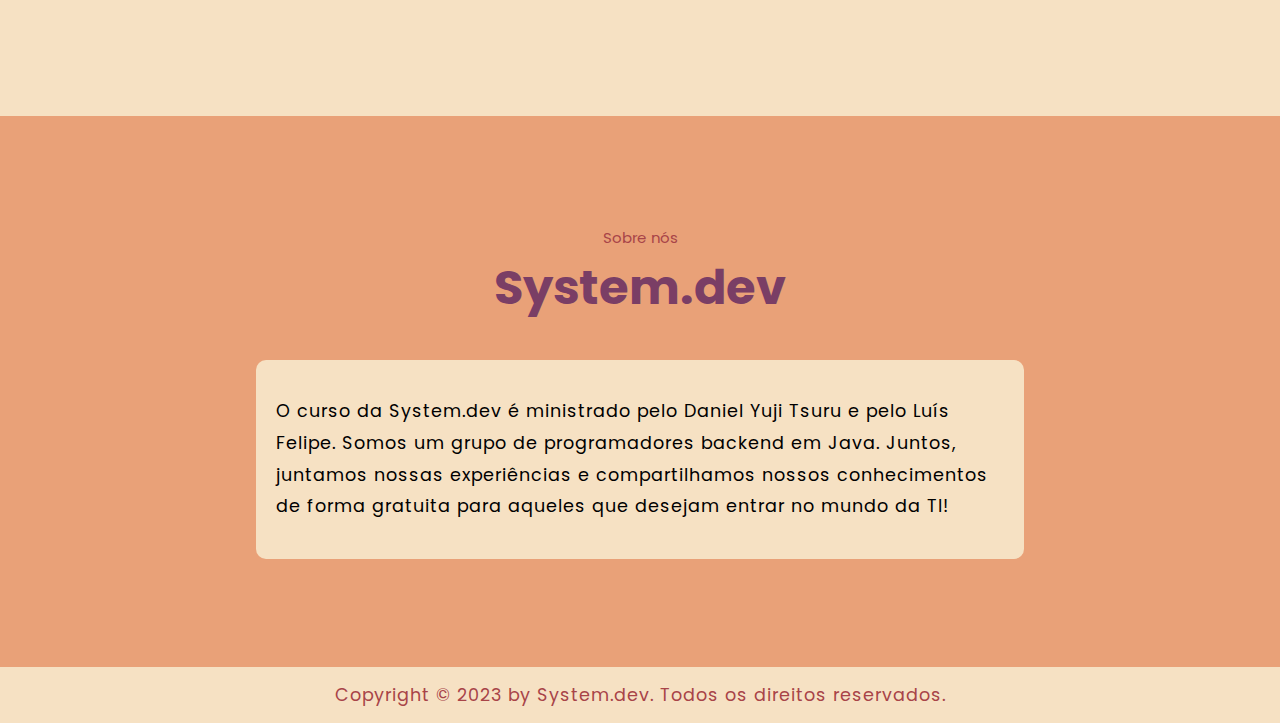
==== commit 6acf7ac8: "Add files via upload" ====
--- a/index.html
+++ b/index.html
@@ -23,9 +23,9 @@
 
         <ul class="navlist">
             <li><a href="#home">Home</a></li>
-            <li><a href="#C">C</a></li>
-            <li><a href="#python">Python</a></li>
-            <li><a href="#java">Java</a></li>
+            <li><a href="c.html">C</a></li>
+            <li><a href="python.html">Python</a></li>
+            <li><a href="java.html">Java</a></li>
             <li><a href="#about">About</a></li>
         </ul>
 
@@ -44,7 +44,7 @@
             <p>Ajudamos programadores iniciantes com ou sem experiência a começar a programar em C, Java e Python!</p>
             <div class="button">
                 <a href="https://discord.gg/9UD873xsKy" target="_blank" class="btn">Suporte</a>
-                <a href="#portfolio" class="btn2"><span><i class="bx bx-play"></i></span>Iniciar</a>
+                <a href="#C" class="btn2"><span><i class="bx bx-play"></i></span>Iniciar</a>
             </div>
         </div>
     </section>
@@ -62,94 +62,7 @@
         </div>
     </section>
 
-    <!-- C parte 2 -->
-    <!-- <section class="services">
-        <div class="about-text">
-            <h2>Alogitmos e lógica de programação<span> em C++</span></h2>
-            <h4 style="color: #541212;">Parte 2: Variáveis</h4>
-            <p>As variáveis em C são elementos fundamentais para a criação de programas nesta linguagem, pois são utilizadas para armazenar dados e informações. São definidas com um tipo, que determina o tamanho em bytes na memória e o conjunto de valores que a variável pode assumir. Além disso, é necessário declarar a variável antes de utilizá-la, especificando o seu tipo e o seu nome. As variáveis podem ser inicializadas com um valor ou receber um valor posteriormente, através de atribuição. Em resumo, as variáveis em C são essenciais para o funcionamento de programas, permitindo a manipulação de dados e informações de forma organizada e eficiente.</p>
-            <iframe class="institucional__video" width="560" height="315" src="https://www.youtube.com/embed/qTaTajoO0jM" title="YouTube video player" frameborder="0" allow="accelerometer; autoplay; clipboard-write; encrypted-media; gyroscope; picture-in-picture; web-share" allowfullscreen></iframe>
-        </div>
-    </section> -->
-
-    <!--C Parte 3-->
-    <!-- <section class="about" id="C">
-        <div class="about-text">
-            <h2>Alogitmos e lógica de programação<span> em C++</span></h2>
-            <h4 style="color: #541212;">Parte 3: Media</h4>
-            <p>A aula de introdução a algoritmo e lógica de programação em C++ abordou conceitos básicos necessários para a criação de programas nessa linguagem, como estruturas básicas de programação, operações matemáticas simples, declaração de variáveis, tipos de dados, funções e organização do código-fonte. Foi dado ênfase à importância da lógica na programação e ao uso correto das estruturas para solucionar problemas. Além disso, foram passados exercícios práticos para aplicação dos conceitos aprendidos.</p>
-            <iframe class="institucional__video" width="560" height="315" src="https://www.youtube.com/embed/qTaTajoO0jM" title="YouTube video player" frameborder="0" allow="accelerometer; autoplay; clipboard-write; encrypted-media; gyroscope; picture-in-picture; web-share" allowfullscreen></iframe>
-        </div>
-    </section> -->
-
-    <!-- C parte 4 -->
-    <!-- <section class="services">
-        <div class="about-text">
-            <h2>Alogitmos e lógica de programação<span> em C++</span></h2>
-            <h4 style="color: #541212;">Parte 4: Fluxograma</h4>
-            <p>As variáveis em C são elementos fundamentais para a criação de programas nesta linguagem, pois são utilizadas para armazenar dados e informações. São definidas com um tipo, que determina o tamanho em bytes na memória e o conjunto de valores que a variável pode assumir. Além disso, é necessário declarar a variável antes de utilizá-la, especificando o seu tipo e o seu nome. As variáveis podem ser inicializadas com um valor ou receber um valor posteriormente, através de atribuição. Em resumo, as variáveis em C são essenciais para o funcionamento de programas, permitindo a manipulação de dados e informações de forma organizada e eficiente.</p>
-            <iframe class="institucional__video" width="560" height="315" src="https://www.youtube.com/embed/qTaTajoO0jM" title="YouTube video player" frameborder="0" allow="accelerometer; autoplay; clipboard-write; encrypted-media; gyroscope; picture-in-picture; web-share" allowfullscreen></iframe>
-        </div>
-    </section> -->
-
-
-
-
-
-    <!-- PYTHON -->
-
-    <!--PYTHON Parte 1-->
-    <section class="about" id="python">
-        <div class="about-text">
-            <h2>Alogitmos e lógica de programação<span> em Python</span></h2>
-            <h4 style="color: #541212;">Parte 1: Introdução a Algoritmo e Lógica de Programação</h4>
-            <p>A aula de introdução a algoritmo e lógica de programação em C++ abordou conceitos básicos necessários para a criação de programas nessa linguagem, como estruturas básicas de programação, operações matemáticas simples, declaração de variáveis, tipos de dados, funções e organização do código-fonte. Foi dado ênfase à importância da lógica na programação e ao uso correto das estruturas para solucionar problemas. Além disso, foram passados exercícios práticos para aplicação dos conceitos aprendidos.</p>
-            <iframe class="institucional__video" width="560" height="315" src="https://www.youtube.com/embed/Cliekzki6S8" title="YouTube video player" frameborder="0" allow="accelerometer; autoplay; clipboard-write; encrypted-media; gyroscope; picture-in-picture; web-share" allowfullscreen></iframe>
-        </div>
-    </section>
-
-    <!-- PYTHON parte 2 -->
-    <!-- <section class="services">
-        <div class="about-text">
-            <h2>Alogitmos e lógica de programação<span> em Python</span></h2>
-            <h4 style="color: #541212;">Parte 2: Variáveis</h4>
-            <p>As variáveis em C são elementos fundamentais para a criação de programas nesta linguagem, pois são utilizadas para armazenar dados e informações. São definidas com um tipo, que determina o tamanho em bytes na memória e o conjunto de valores que a variável pode assumir. Além disso, é necessário declarar a variável antes de utilizá-la, especificando o seu tipo e o seu nome. As variáveis podem ser inicializadas com um valor ou receber um valor posteriormente, através de atribuição. Em resumo, as variáveis em C são essenciais para o funcionamento de programas, permitindo a manipulação de dados e informações de forma organizada e eficiente.</p>
-            <iframe class="institucional__video" width="560" height="315" src="https://www.youtube.com/embed/qTaTajoO0jM" title="YouTube video player" frameborder="0" allow="accelerometer; autoplay; clipboard-write; encrypted-media; gyroscope; picture-in-picture; web-share" allowfullscreen></iframe>
-        </div>
-    </section> -->
-
-
-
-    <!-- JAVA -->
-    <!--JAVA Parte 1-->
-    <section class="about" id="java">
-        <div class="about-text">
-            <h2>Alogitmos e lógica de programação<span> em Java</span></h2>
-            <h4 style="color: #541212;">Parte 1: Introdução a Algoritmo e Lógica de Programação</h4>
-            <p>A aula de introdução a algoritmo e lógica de programação em C++ abordou conceitos básicos necessários para a criação de programas nessa linguagem, como estruturas básicas de programação, operações matemáticas simples, declaração de variáveis, tipos de dados, funções e organização do código-fonte. Foi dado ênfase à importância da lógica na programação e ao uso correto das estruturas para solucionar problemas. Além disso, foram passados exercícios práticos para aplicação dos conceitos aprendidos.</p>
-            <iframe class="institucional__video" width="560" height="315" src="https://www.youtube.com/embed/Cliekzki6S8" title="YouTube video player" frameborder="0" allow="accelerometer; autoplay; clipboard-write; encrypted-media; gyroscope; picture-in-picture; web-share" allowfullscreen></iframe>
-        </div>
-    </section>
-
-    <!-- JAVA parte 2 -->
-    <!-- <section class="services">
-        <div class="about-text">
-            <h2>Alogitmos e lógica de programação<span> em Java</span></h2>
-            <h4 style="color: #541212;">Parte 2: Variáveis</h4>
-            <p>As variáveis em C são elementos fundamentais para a criação de programas nesta linguagem, pois são utilizadas para armazenar dados e informações. São definidas com um tipo, que determina o tamanho em bytes na memória e o conjunto de valores que a variável pode assumir. Além disso, é necessário declarar a variável antes de utilizá-la, especificando o seu tipo e o seu nome. As variáveis podem ser inicializadas com um valor ou receber um valor posteriormente, através de atribuição. Em resumo, as variáveis em C são essenciais para o funcionamento de programas, permitindo a manipulação de dados e informações de forma organizada e eficiente.</p>
-            <iframe class="institucional__video" width="560" height="315" src="https://www.youtube.com/embed/qTaTajoO0jM" title="YouTube video player" frameborder="0" allow="accelerometer; autoplay; clipboard-write; encrypted-media; gyroscope; picture-in-picture; web-share" allowfullscreen></iframe>
-        </div>
-    </section> -->
-
-    <!--JAVA Parte 3-->
-    <!-- <section class="about" id="C">
-        <div class="about-text">
-            <h2>Alogitmos e lógica de programação<span> em Java</span></h2>
-            <h4 style="color: #541212;">Parte 3: Media</h4>
-            <p>A aula de introdução a algoritmo e lógica de programação em C++ abordou conceitos básicos necessários para a criação de programas nessa linguagem, como estruturas básicas de programação, operações matemáticas simples, declaração de variáveis, tipos de dados, funções e organização do código-fonte. Foi dado ênfase à importância da lógica na programação e ao uso correto das estruturas para solucionar problemas. Além disso, foram passados exercícios práticos para aplicação dos conceitos aprendidos.</p>
-            <iframe class="institucional__video" width="560" height="315" src="https://www.youtube.com/embed/qTaTajoO0jM" title="YouTube video player" frameborder="0" allow="accelerometer; autoplay; clipboard-write; encrypted-media; gyroscope; picture-in-picture; web-share" allowfullscreen></iframe>
-        </div>
-    </section> -->
+    
 
 
     
@@ -191,4 +104,4 @@
     <script type="text/javascript" src="js/script.js"></script>
 </body>
 
-</html>
+</html>--- a/css/style.css
+++ b/css/style.css
@@ -667,6 +667,7 @@
     .institucional__video {
         width: 100%;
         align-items: center;
+        
     }
 }
 
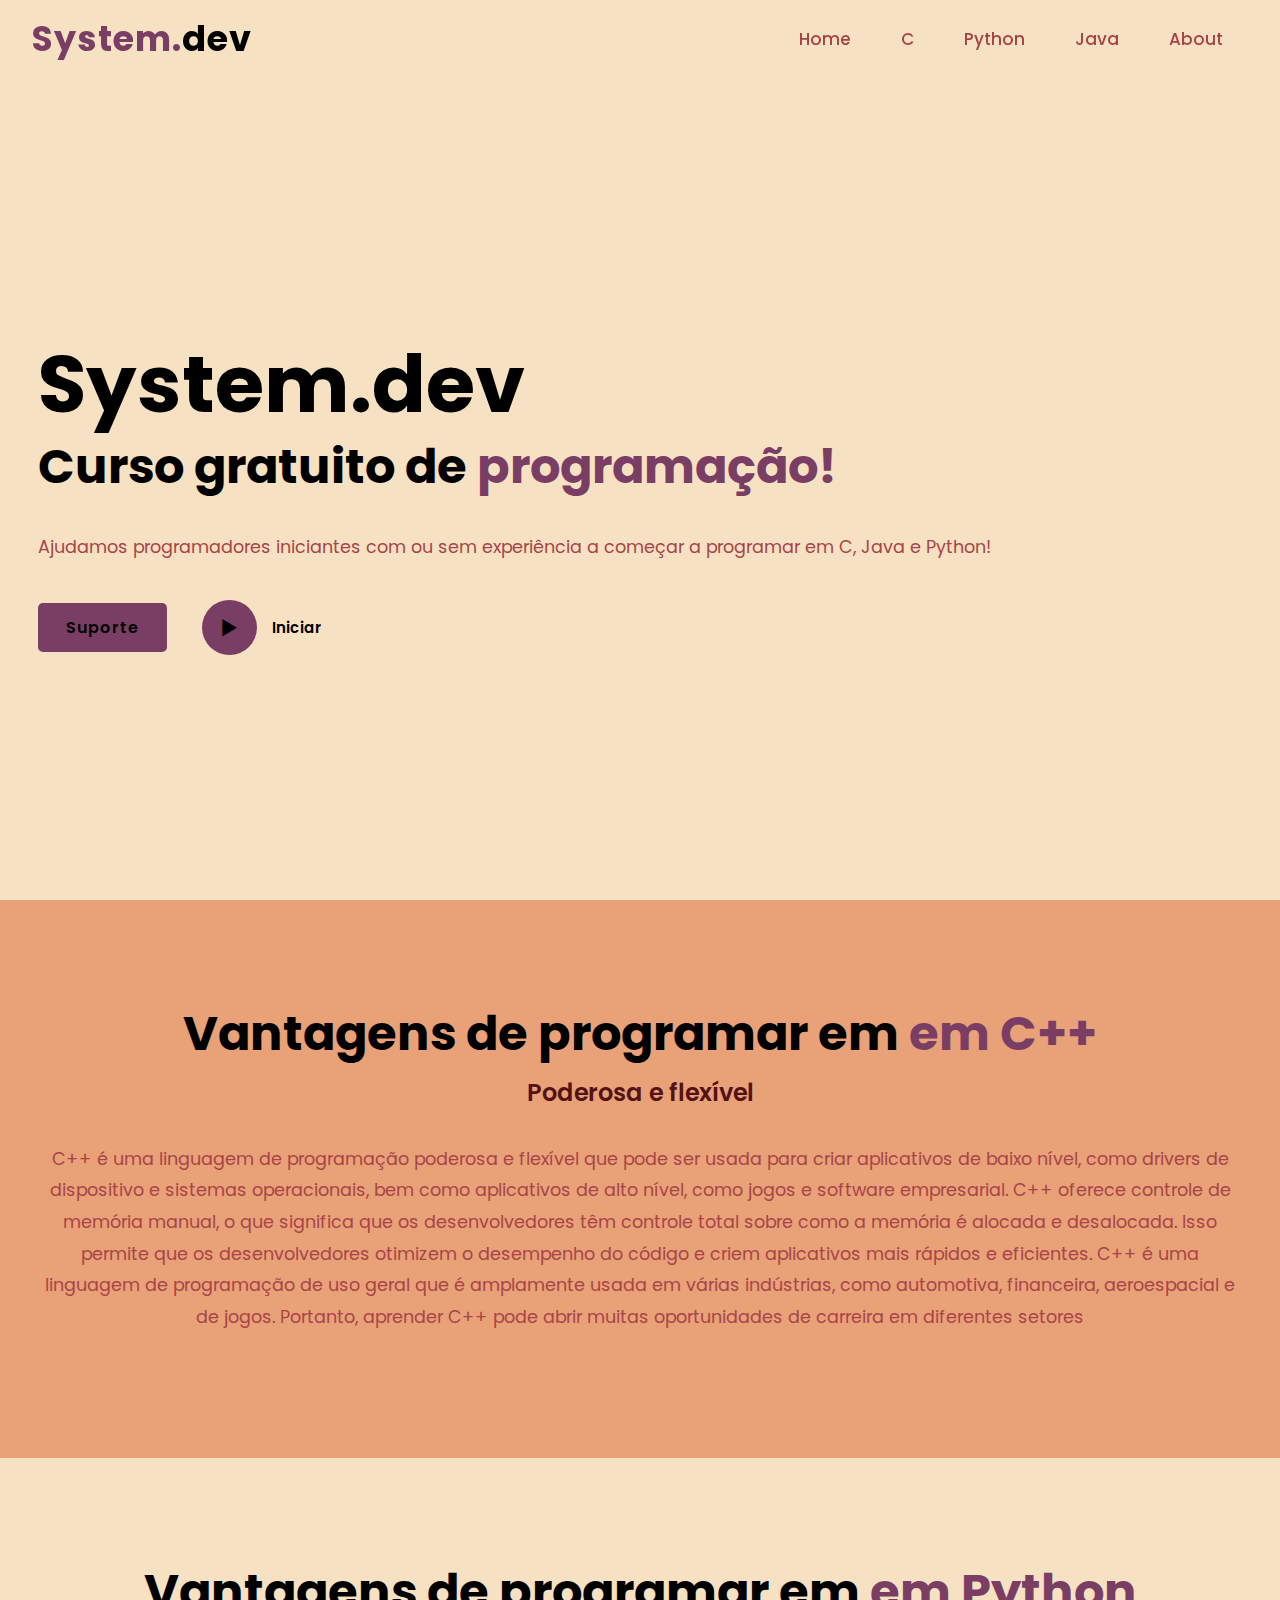
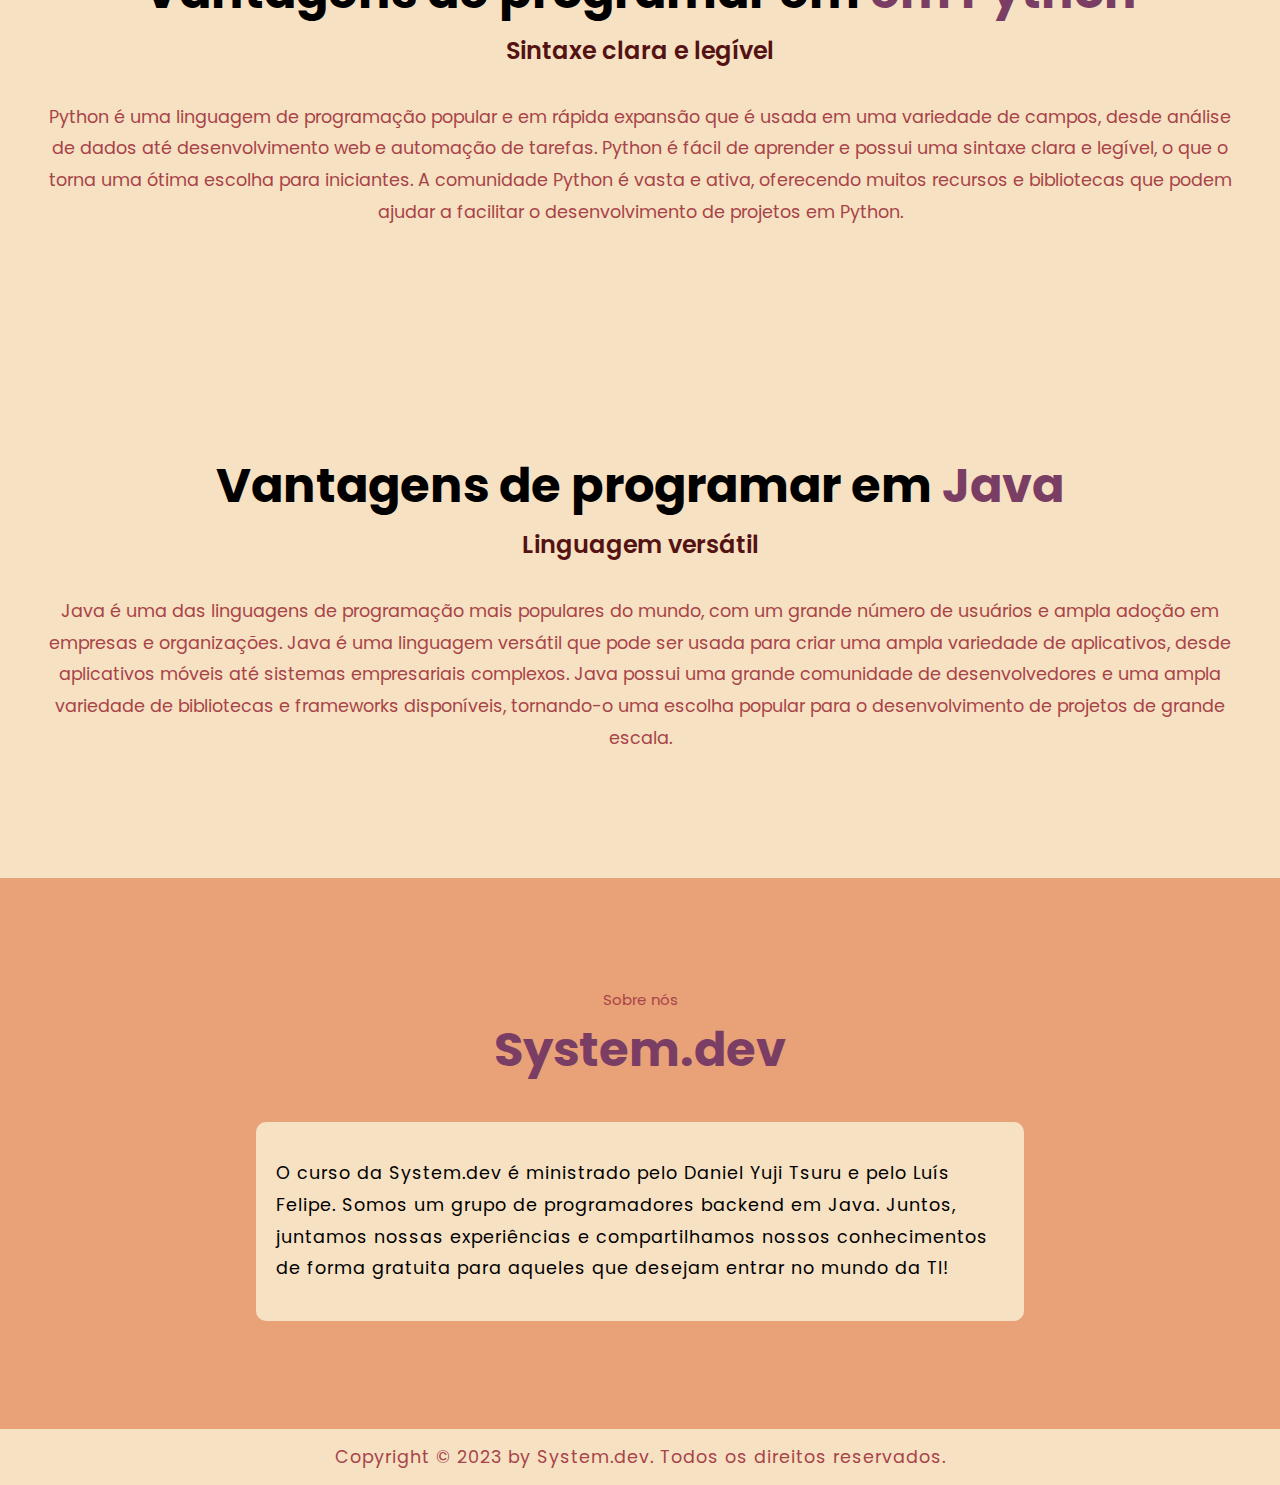
==== commit 54efa4fa: "Update index.html" ====
--- a/index.html
+++ b/index.html
@@ -49,21 +49,54 @@
         </div>
     </section>
 
+    <section class="services">
+        <div class="about-text">
+            <h2>Vantagens de programar em <span> em C++</span></h2>
+            <h4 style="color: #541212;">Poderosa e flexível</h4>
+            <p>C++ é uma linguagem de programação poderosa e flexível que pode ser usada para criar aplicativos de baixo nível, como drivers de dispositivo e sistemas operacionais, bem como aplicativos de alto nível, como jogos e software empresarial.
 
+                C++ oferece controle de memória manual, o que significa que os desenvolvedores têm controle total sobre como a memória é alocada e desalocada. Isso permite que os desenvolvedores otimizem o desempenho do código e criem aplicativos mais rápidos e eficientes.
+                
+                C++ é uma linguagem de programação de uso geral que é amplamente usada em várias indústrias, como automotiva, financeira, aeroespacial e de jogos. Portanto, aprender C++ pode abrir muitas oportunidades de carreira em diferentes setores</p>
+            
+        </div>
+    </section> 
+
+    <!--C Parte 3-->
+     <section class="about" id="C">
+        <div class="about-text">
+            <h2>Vantagens de programar em <span> em Python</span></h2>
+            <h4 style="color: #541212;">Sintaxe clara e legível</h4>
+            <p>Python é uma linguagem de programação popular e em rápida expansão que é usada em uma variedade de campos, desde análise de dados até desenvolvimento web e automação de tarefas.
+
+                Python é fácil de aprender e possui uma sintaxe clara e legível, o que o torna uma ótima escolha para iniciantes.
+                
+                A comunidade Python é vasta e ativa, oferecendo muitos recursos e bibliotecas que podem ajudar a facilitar o desenvolvimento de projetos em Python.</p>
+            
+        </div>
+    </section> 
     <!-- C++ -->
 
     <!--C Parte 1-->
     <section class="about" id="C">
         <div class="about-text">
-            <h2>Alogitmos e lógica de programação<span> em C++</span></h2>
-            <h4 style="color: #541212;">Parte 1: Introdução a Algoritmo e Lógica de Programação</h4>
-            <p>A aula de introdução a algoritmo e lógica de programação em C++ abordou conceitos básicos necessários para a criação de programas nessa linguagem, como estruturas básicas de programação, operações matemáticas simples, declaração de variáveis, tipos de dados, funções e organização do código-fonte. Foi dado ênfase à importância da lógica na programação e ao uso correto das estruturas para solucionar problemas. Além disso, foram passados exercícios práticos para aplicação dos conceitos aprendidos.</p>
-            <iframe class="institucional__video" width="560" height="315" src="https://www.youtube.com/embed/Cliekzki6S8" title="YouTube video player" frameborder="0" allow="accelerometer; autoplay; clipboard-write; encrypted-media; gyroscope; picture-in-picture; web-share" allowfullscreen></iframe>
+            <h2>Vantagens de programar em <span> Java</span></h2>
+            <h4 style="color: #541212;">Linguagem versátil</h4>
+            <p>Java é uma das linguagens de programação mais populares do mundo, com um grande número de usuários e ampla adoção em empresas e organizações.
+
+                Java é uma linguagem versátil que pode ser usada para criar uma ampla variedade de aplicativos, desde aplicativos móveis até sistemas empresariais complexos.
+                
+                Java possui uma grande comunidade de desenvolvedores e uma ampla variedade de bibliotecas e frameworks disponíveis, tornando-o uma escolha popular para o desenvolvimento de projetos de grande escala.
+                
+                
+                
+                </p>
+           
         </div>
     </section>
 
     
-
+ 
 
     
 
@@ -104,4 +137,4 @@
     <script type="text/javascript" src="js/script.js"></script>
 </body>
 
-</html>+</html>
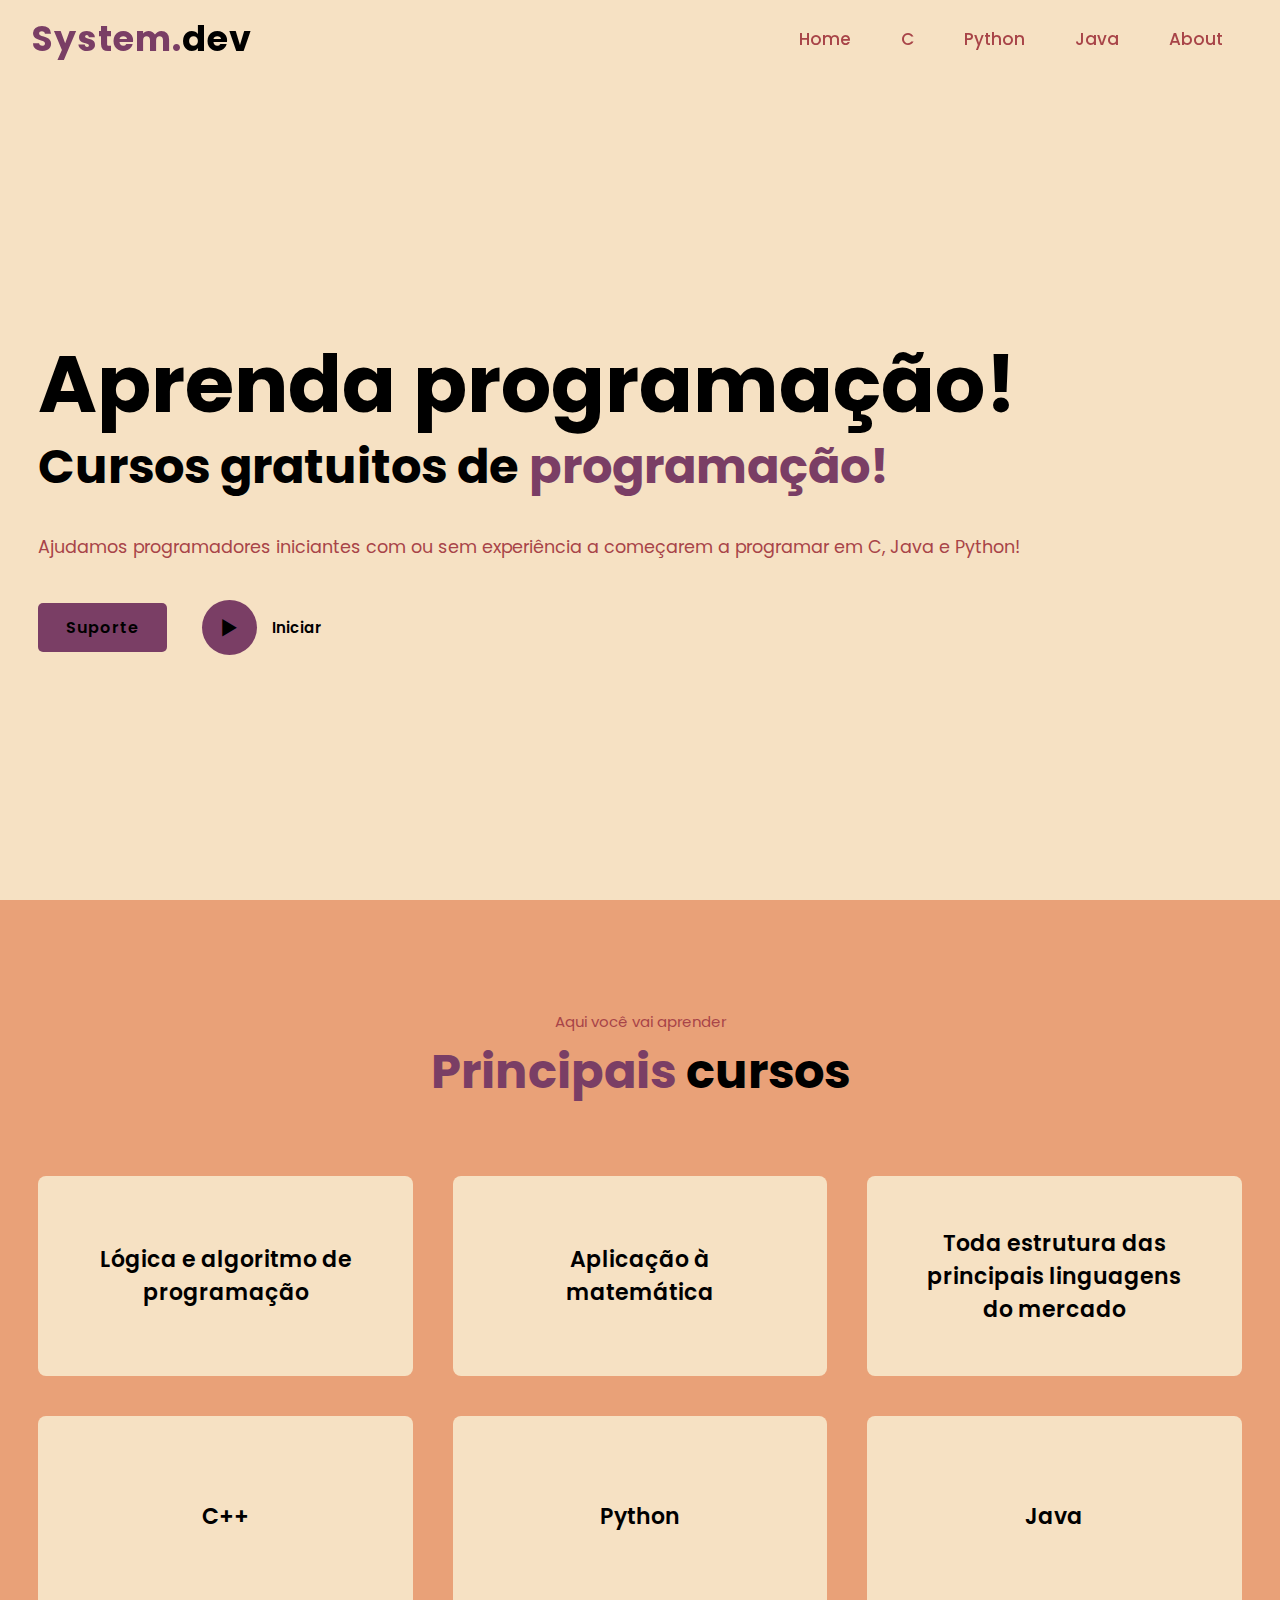
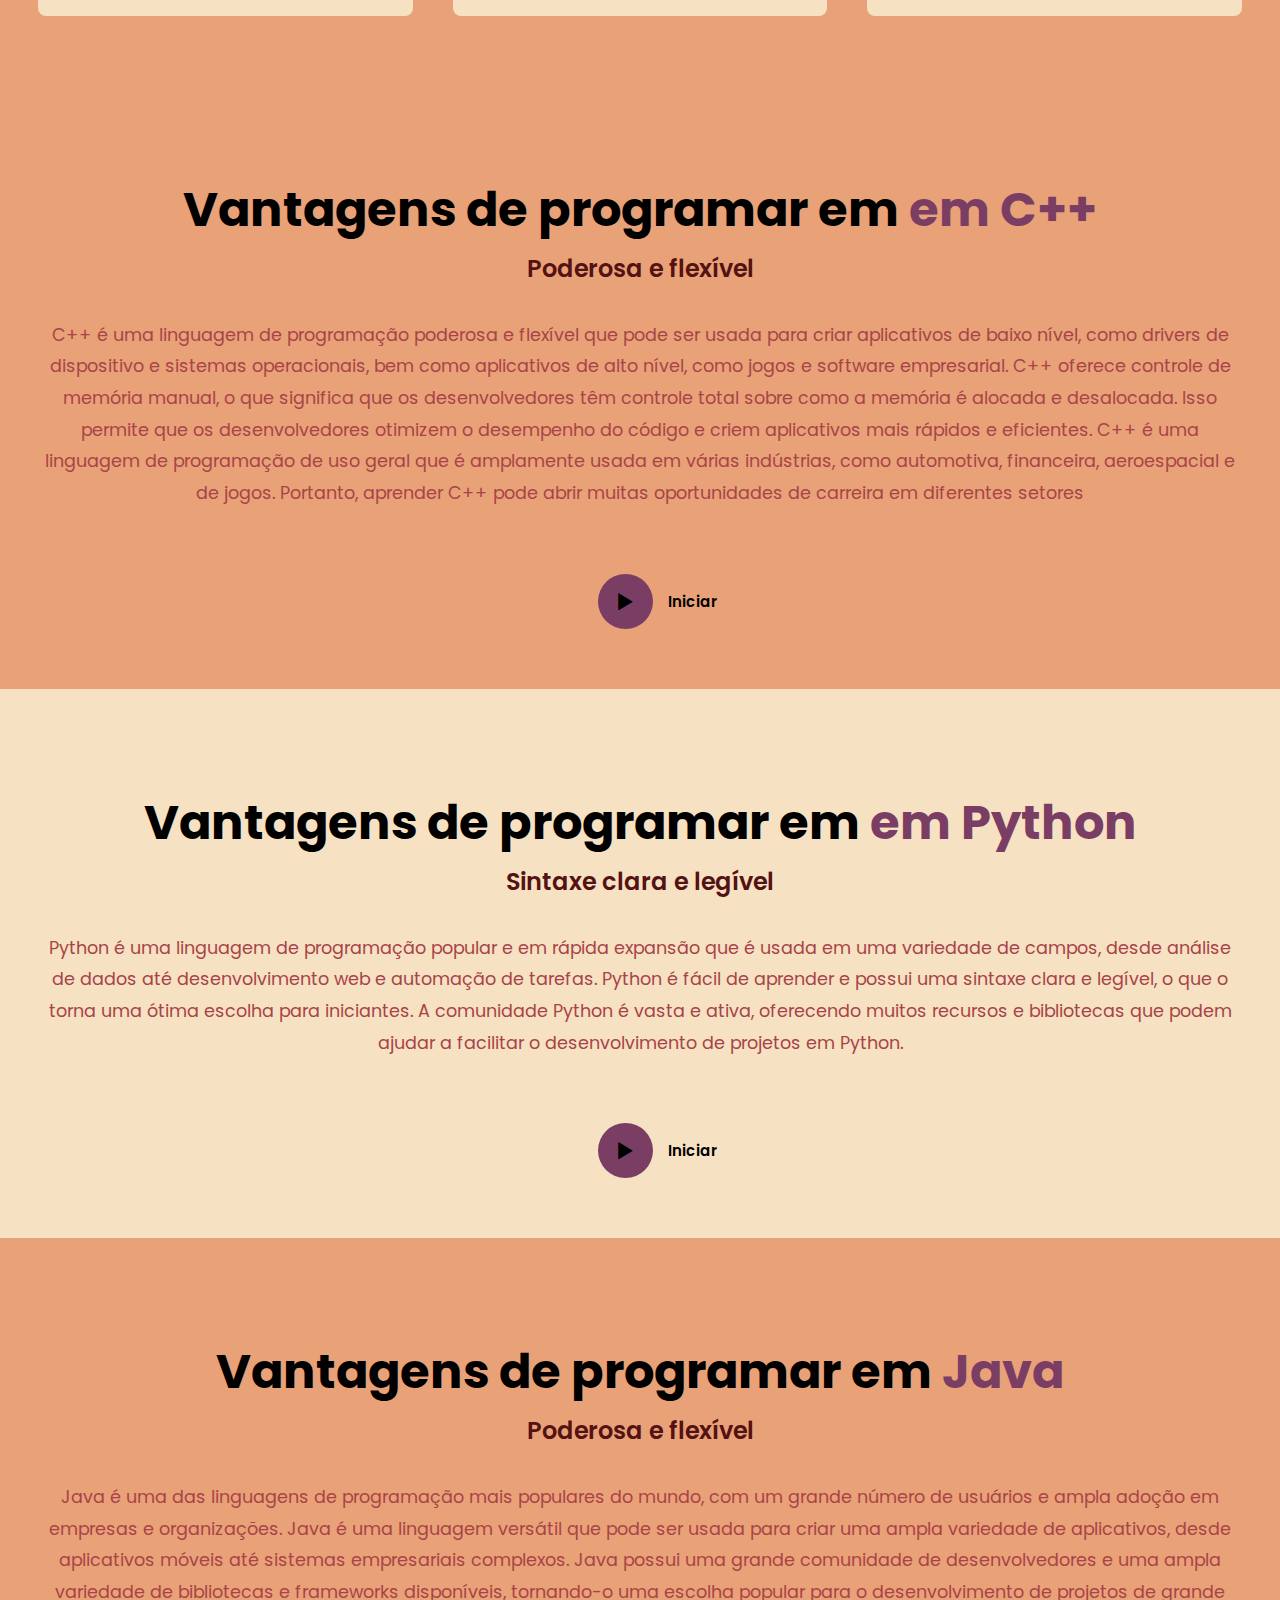
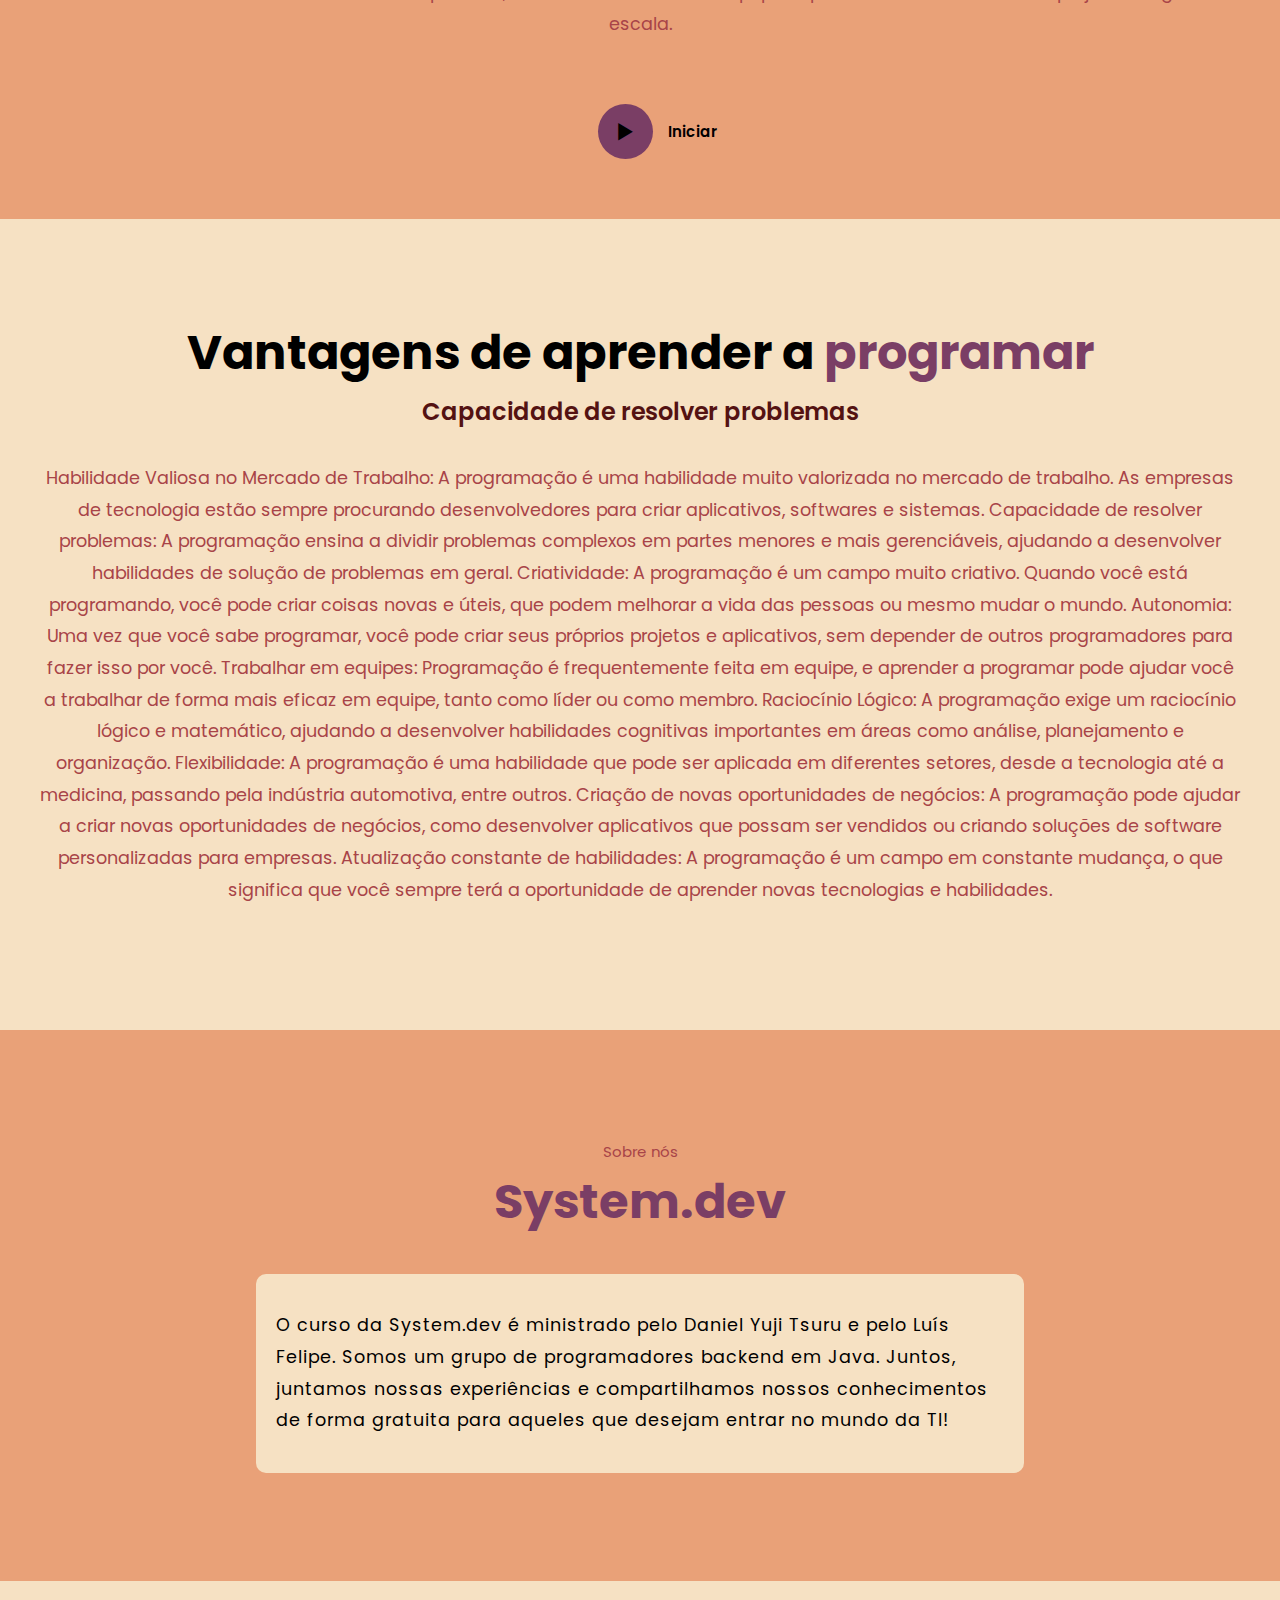
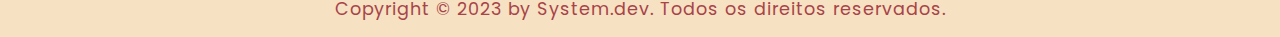
==== commit 5e50d8e1: "Update index.html" ====
--- a/index.html
+++ b/index.html
@@ -39,9 +39,9 @@
                 <!-- <span class="one">Olá!</span> -->
                 <span class="two"></span>
             </div>
-            <h1>System.dev</h1>
-            <h3>Curso gratuito de <span> programação!</span></h3>
-            <p>Ajudamos programadores iniciantes com ou sem experiência a começar a programar em C, Java e Python!</p>
+            <h1>Aprenda programação!</h1>
+            <h3>Cursos gratuitos de <span> programação!</span></h3>
+            <p>Ajudamos programadores iniciantes com ou sem experiência a começarem a programar em C, Java e Python!</p>
             <div class="button">
                 <a href="https://discord.gg/9UD873xsKy" target="_blank" class="btn">Suporte</a>
                 <a href="#C" class="btn2"><span><i class="bx bx-play"></i></span>Iniciar</a>
@@ -49,8 +49,67 @@
         </div>
     </section>
 
+
+     <!--about section design-->
+    <section class="services" id="services">
+        <div class="main-text">
+            <p>Aqui você vai aprender</p>
+            <h2><span>Principais</span> cursos</h2>
+        </div>
+
+        <div class="services-content">
+            <div class="box">
+                <div class="s-icons">
+                    <i class=""></i>
+                </div>
+                <h3>Lógica e algoritmo de programação</h3>
+            </div>
+
+            <div class="box">
+                <div class="s-icons">
+                    <i class=""></i>
+                </div>
+                <h3>Aplicação à matemática</h3>
+            </div>
+
+            <div class="box">
+                <div class="s-icons">
+                    <i class=""></i>
+                </div>
+                <h3>Toda estrutura das principais linguagens do mercado</h3>
+            </div>
+
+            <div class="box">
+                <div class="">
+                    <i class=""></i>
+                </div>
+                <h3>C++</h3>
+            </div>
+
+            <div class="box">
+                <div class="">
+                    <i class=""></i>
+                </div>
+                <h3>Python</h3>
+            </div>
+
+            
+
+            <div class="box">
+                <div class="">
+                    <i class=""></i>
+                </div>
+                <h3>Java</h3>
+            </div>
+
+            
+        </div>
+    </section>
+
+
+
     <section class="services">
-        <div class="about-text">
+        <div class="about-text"  id="C">
             <h2>Vantagens de programar em <span> em C++</span></h2>
             <h4 style="color: #541212;">Poderosa e flexível</h4>
             <p>C++ é uma linguagem de programação poderosa e flexível que pode ser usada para criar aplicativos de baixo nível, como drivers de dispositivo e sistemas operacionais, bem como aplicativos de alto nível, como jogos e software empresarial.
@@ -58,12 +117,12 @@
                 C++ oferece controle de memória manual, o que significa que os desenvolvedores têm controle total sobre como a memória é alocada e desalocada. Isso permite que os desenvolvedores otimizem o desempenho do código e criem aplicativos mais rápidos e eficientes.
                 
                 C++ é uma linguagem de programação de uso geral que é amplamente usada em várias indústrias, como automotiva, financeira, aeroespacial e de jogos. Portanto, aprender C++ pode abrir muitas oportunidades de carreira em diferentes setores</p>
-            
+                <a href="c.html" class="btn2"><span><i class="bx bx-play"></i></span>Iniciar</a>
         </div>
     </section> 
 
     <!--C Parte 3-->
-     <section class="about" id="C">
+     <section class="about">
         <div class="about-text">
             <h2>Vantagens de programar em <span> em Python</span></h2>
             <h4 style="color: #541212;">Sintaxe clara e legível</h4>
@@ -72,21 +131,48 @@
                 Python é fácil de aprender e possui uma sintaxe clara e legível, o que o torna uma ótima escolha para iniciantes.
                 
                 A comunidade Python é vasta e ativa, oferecendo muitos recursos e bibliotecas que podem ajudar a facilitar o desenvolvimento de projetos em Python.</p>
-            
+                <a href="python.html" class="btn2"><span><i class="bx bx-play"></i></span>Iniciar</a>
         </div>
     </section> 
     <!-- C++ -->
+
+
+    <section class="services">
+        <div class="about-text">
+            <h2>Vantagens de programar em <span> Java</span></h2>
+            <h4 style="color: #541212;">Poderosa e flexível</h4>
+            <p>Java é uma das linguagens de programação mais populares do mundo, com um grande número de usuários e ampla adoção em empresas e organizações.
+
+                Java é uma linguagem versátil que pode ser usada para criar uma ampla variedade de aplicativos, desde aplicativos móveis até sistemas empresariais complexos.
+                
+                Java possui uma grande comunidade de desenvolvedores e uma ampla variedade de bibliotecas e frameworks disponíveis, tornando-o uma escolha popular para o desenvolvimento de projetos de grande escala.</p>
+                <a href="java.html" class="btn2"><span><i class="bx bx-play"></i></span>Iniciar</a>
+        </div>
+    </section> 
+
 
     <!--C Parte 1-->
     <section class="about" id="C">
         <div class="about-text">
-            <h2>Vantagens de programar em <span> Java</span></h2>
-            <h4 style="color: #541212;">Linguagem versátil</h4>
-            <p>Java é uma das linguagens de programação mais populares do mundo, com um grande número de usuários e ampla adoção em empresas e organizações.
-
-                Java é uma linguagem versátil que pode ser usada para criar uma ampla variedade de aplicativos, desde aplicativos móveis até sistemas empresariais complexos.
-                
-                Java possui uma grande comunidade de desenvolvedores e uma ampla variedade de bibliotecas e frameworks disponíveis, tornando-o uma escolha popular para o desenvolvimento de projetos de grande escala.
+            <h2>Vantagens de aprender a <span> programar</span></h2>
+            <h4 style="color: #541212;">Capacidade de resolver problemas</h4>
+            <p>Habilidade Valiosa no Mercado de Trabalho: A programação é uma habilidade muito valorizada no mercado de trabalho. As empresas de tecnologia estão sempre procurando desenvolvedores para criar aplicativos, softwares e sistemas.
+
+                Capacidade de resolver problemas: A programação ensina a dividir problemas complexos em partes menores e mais gerenciáveis, ajudando a desenvolver habilidades de solução de problemas em geral.
+                
+                Criatividade: A programação é um campo muito criativo. Quando você está programando, você pode criar coisas novas e úteis, que podem melhorar a vida das pessoas ou mesmo mudar o mundo.
+                
+                Autonomia: Uma vez que você sabe programar, você pode criar seus próprios projetos e aplicativos, sem depender de outros programadores para fazer isso por você.
+                
+                Trabalhar em equipes: Programação é frequentemente feita em equipe, e aprender a programar pode ajudar você a trabalhar de forma mais eficaz em equipe, tanto como líder ou como membro.
+                
+                Raciocínio Lógico: A programação exige um raciocínio lógico e matemático, ajudando a desenvolver habilidades cognitivas importantes em áreas como análise, planejamento e organização.
+                
+                Flexibilidade: A programação é uma habilidade que pode ser aplicada em diferentes setores, desde a tecnologia até a medicina, passando pela indústria automotiva, entre outros.
+                
+                Criação de novas oportunidades de negócios: A programação pode ajudar a criar novas oportunidades de negócios, como desenvolver aplicativos que possam ser vendidos ou criando soluções de software personalizadas para empresas.
+                
+                Atualização constante de habilidades: A programação é um campo em constante mudança, o que significa que você sempre terá a oportunidade de aprender novas tecnologias e habilidades.
                 
                 
                 
--- a/css/style.css
+++ b/css/style.css
@@ -656,7 +656,7 @@
 
 
 .institucional__video {
-    width: 100vw;
+    width: 90vw;
 }
 
 @media screen and (min-width: 768px) {
@@ -690,4 +690,4 @@
     .institucional__contato-email {
         display: block;
     }
-}+}
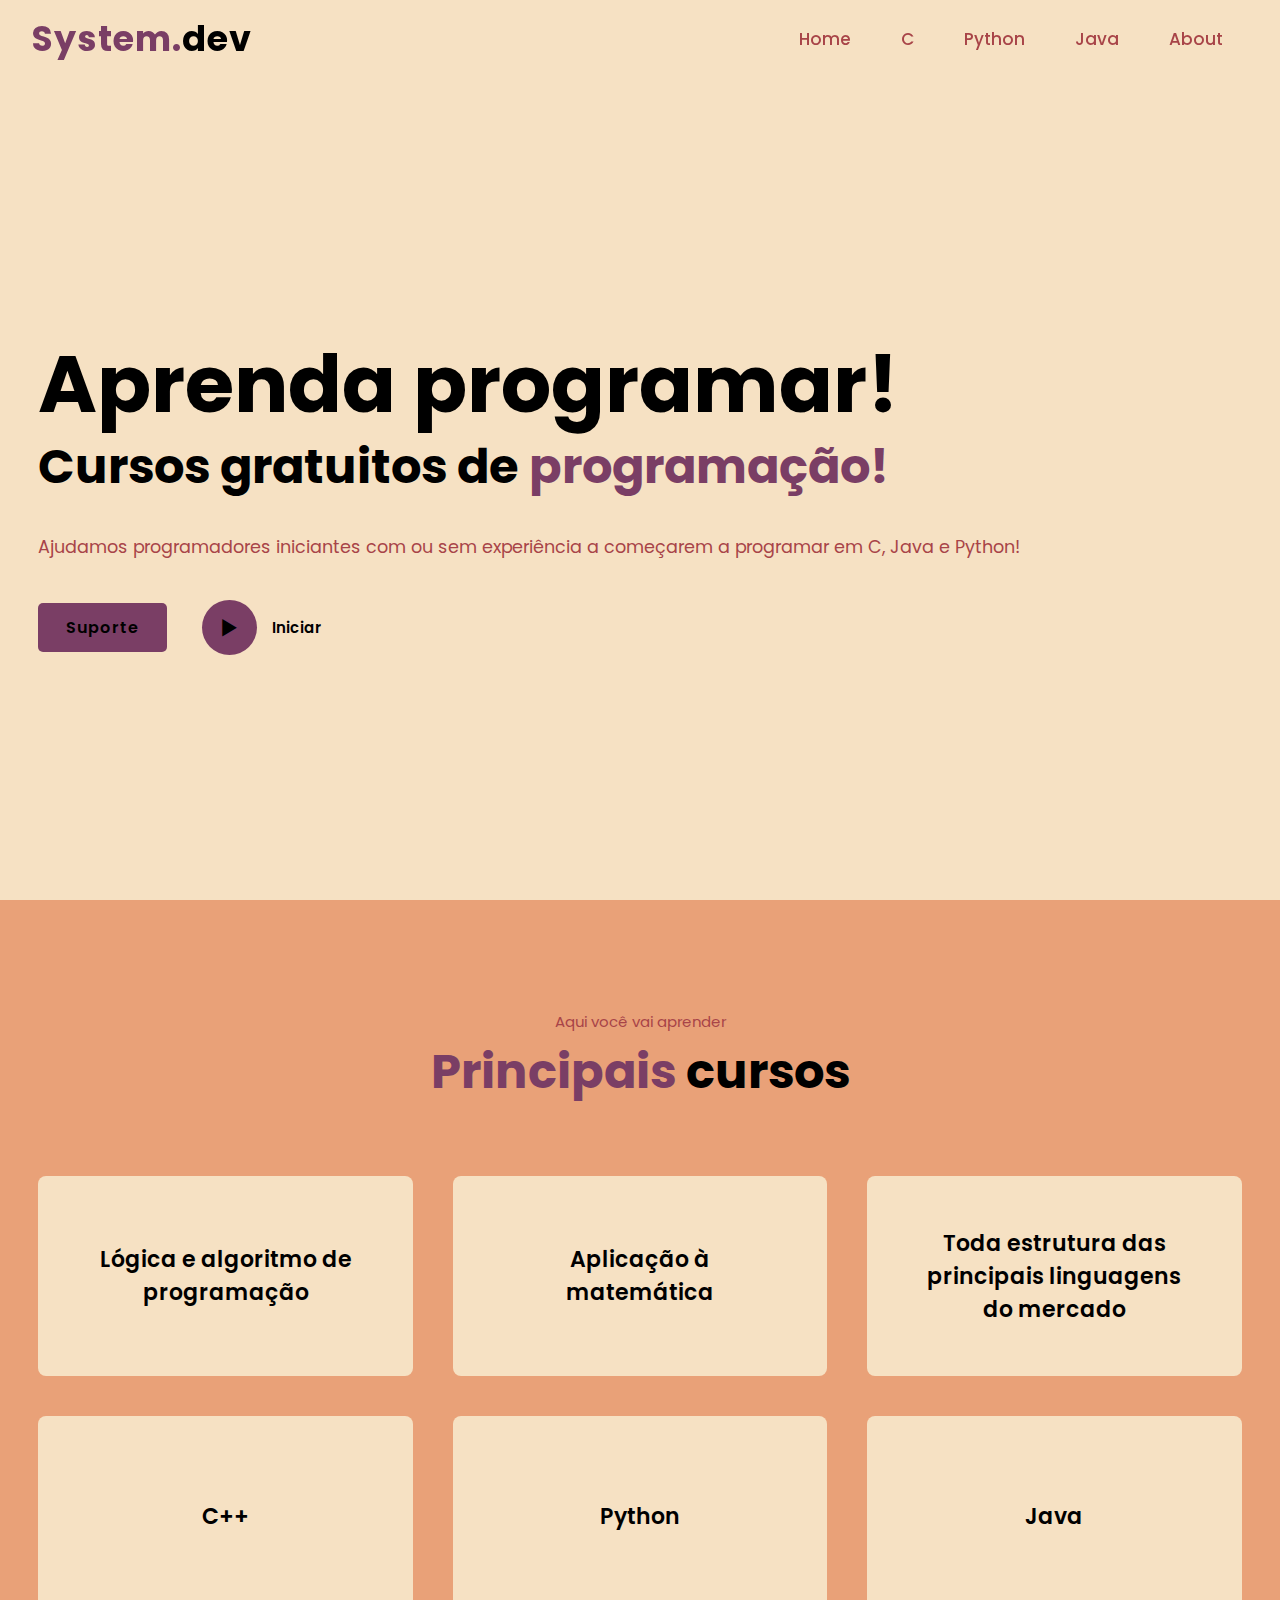
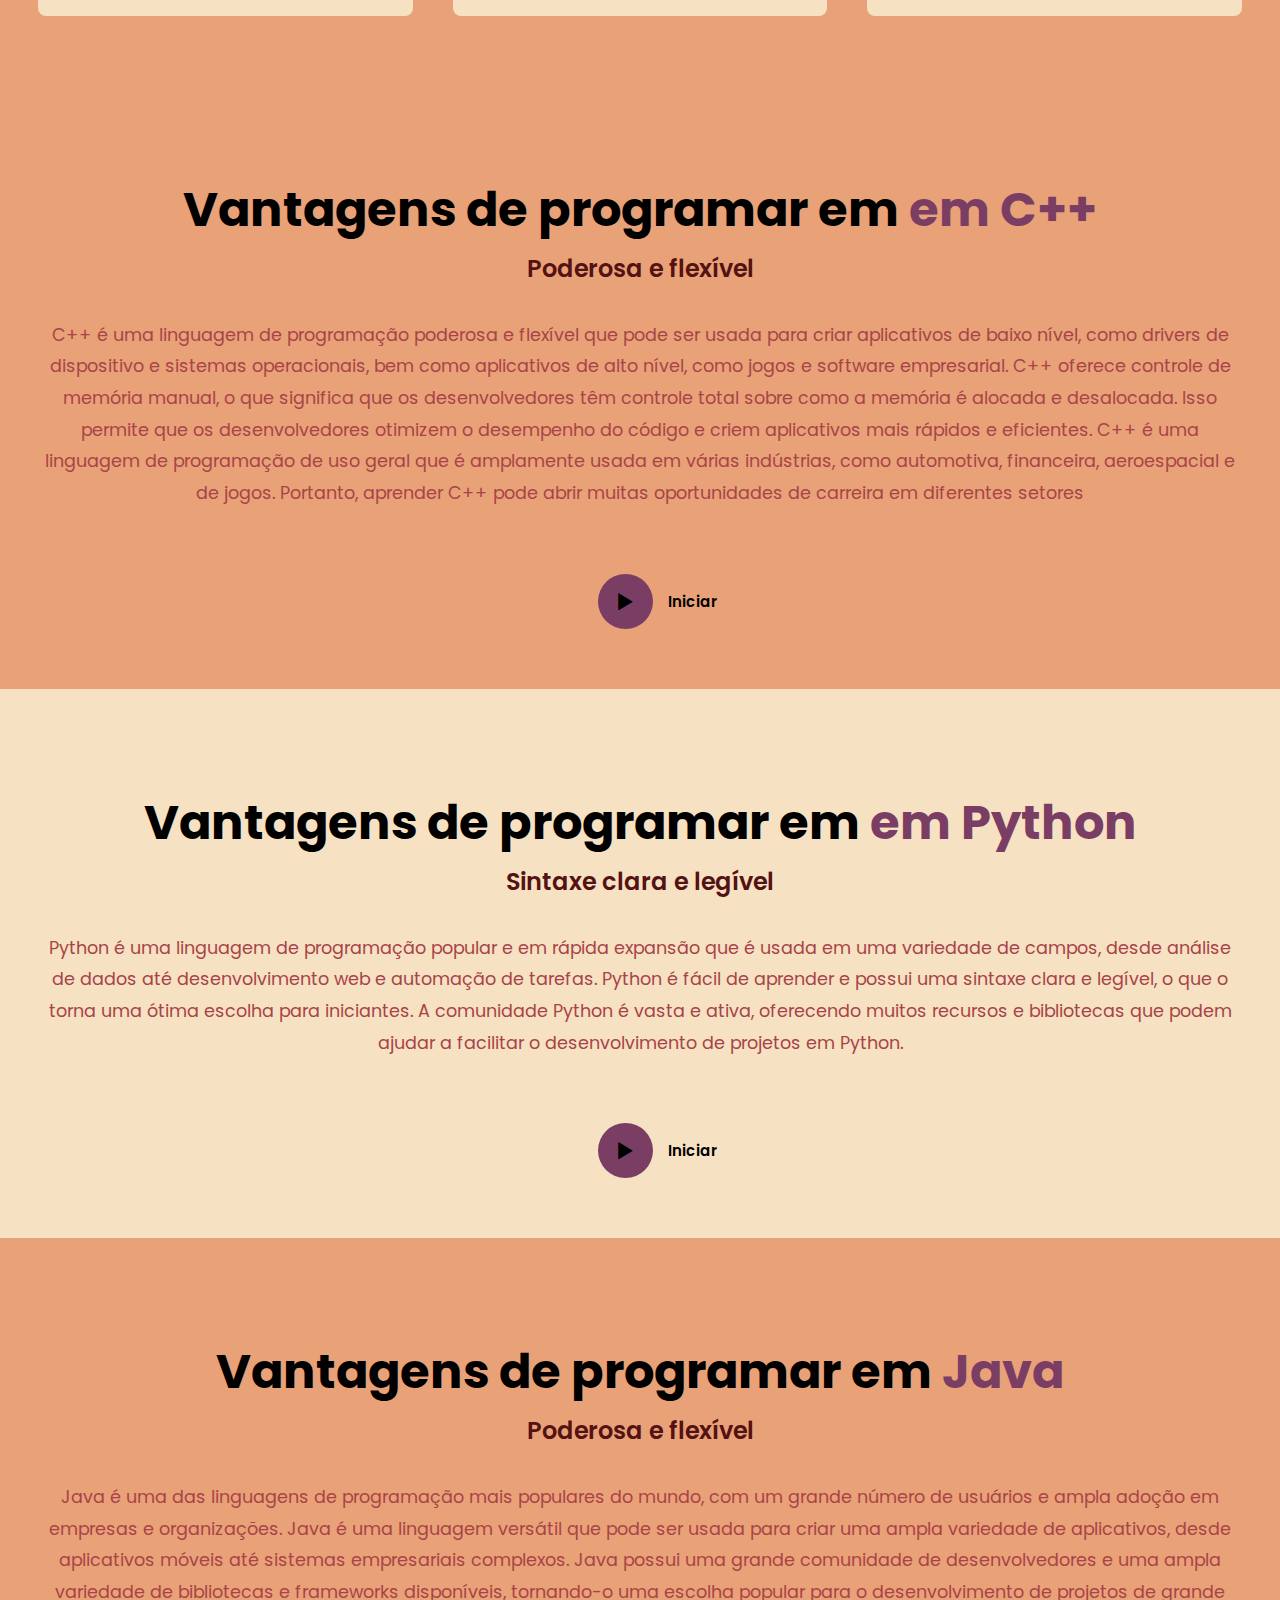
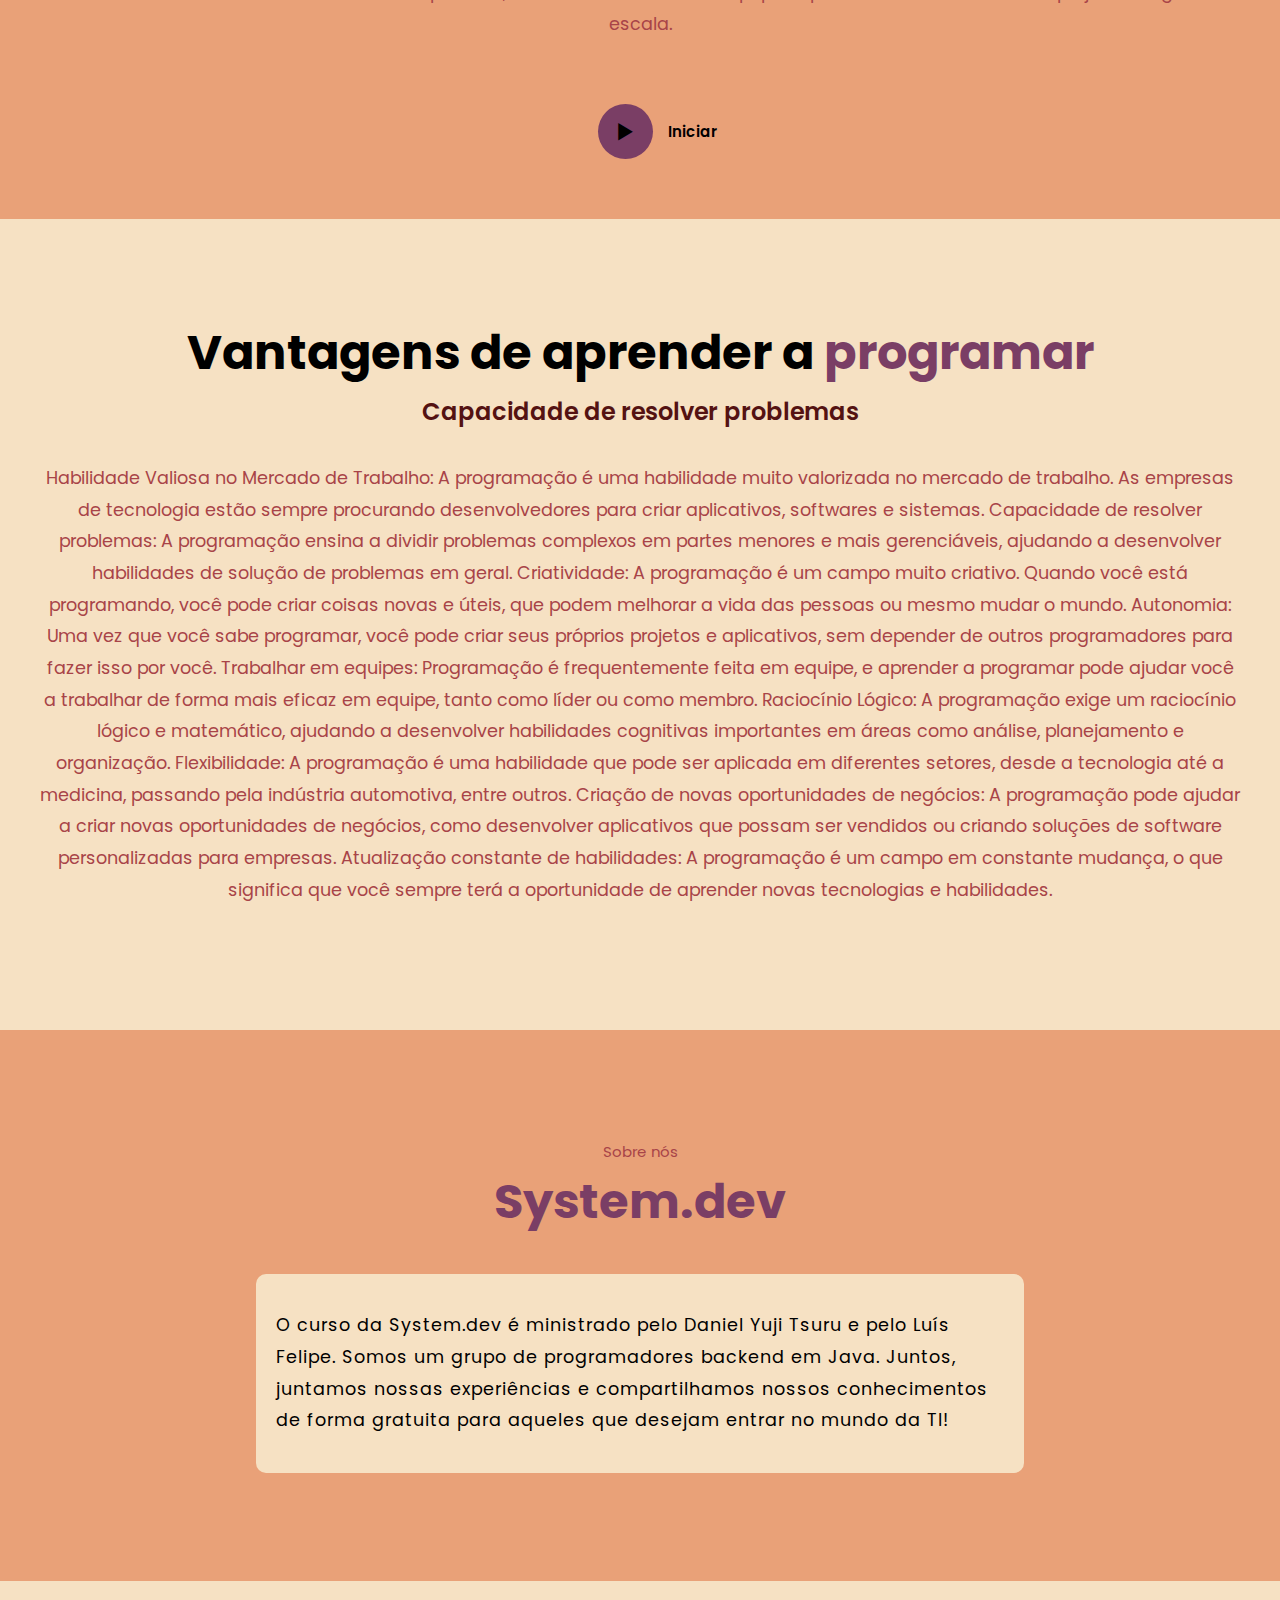
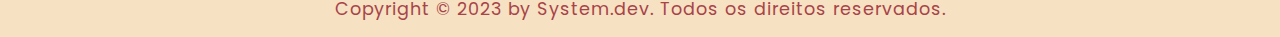
==== commit fcf0e016: "Update index.html" ====
--- a/index.html
+++ b/index.html
@@ -39,7 +39,7 @@
                 <!-- <span class="one">Olá!</span> -->
                 <span class="two"></span>
             </div>
-            <h1>Aprenda programação!</h1>
+            <h1>Aprenda programar!</h1>
             <h3>Cursos gratuitos de <span> programação!</span></h3>
             <p>Ajudamos programadores iniciantes com ou sem experiência a começarem a programar em C, Java e Python!</p>
             <div class="button">
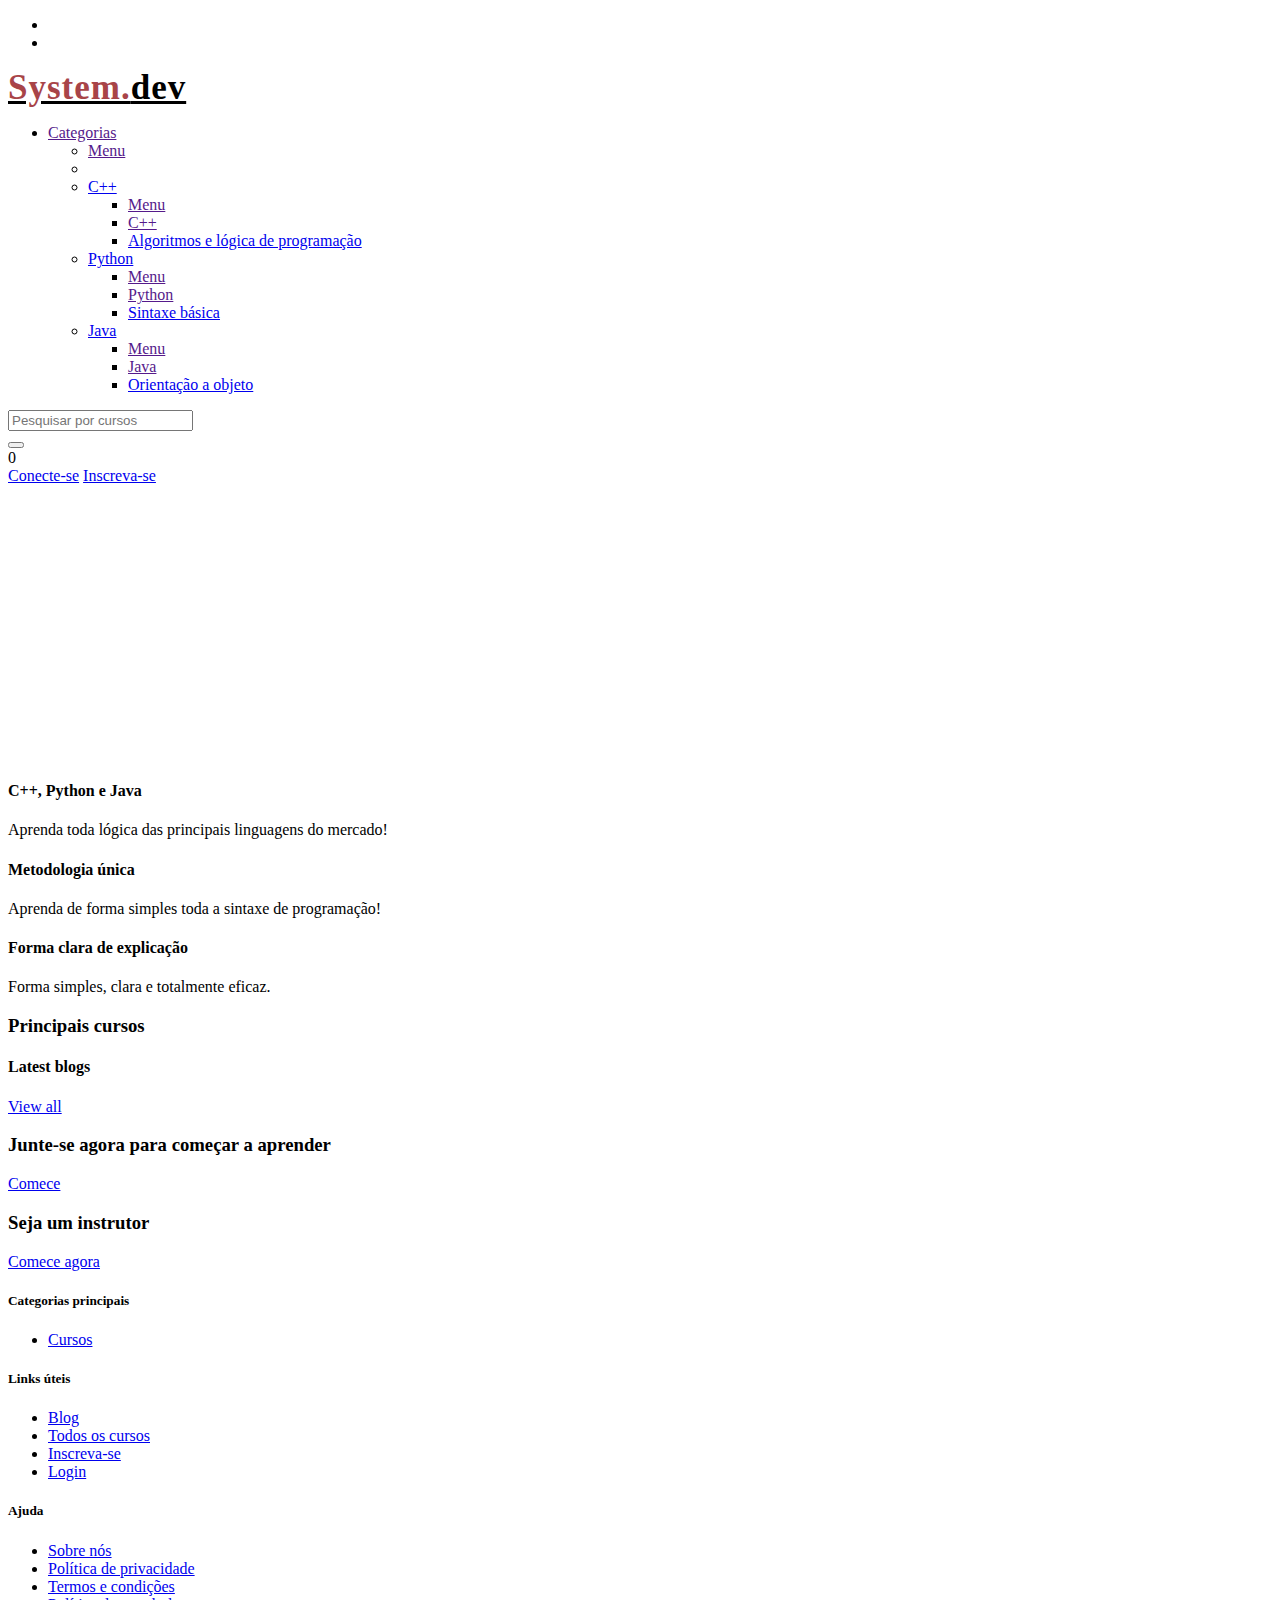
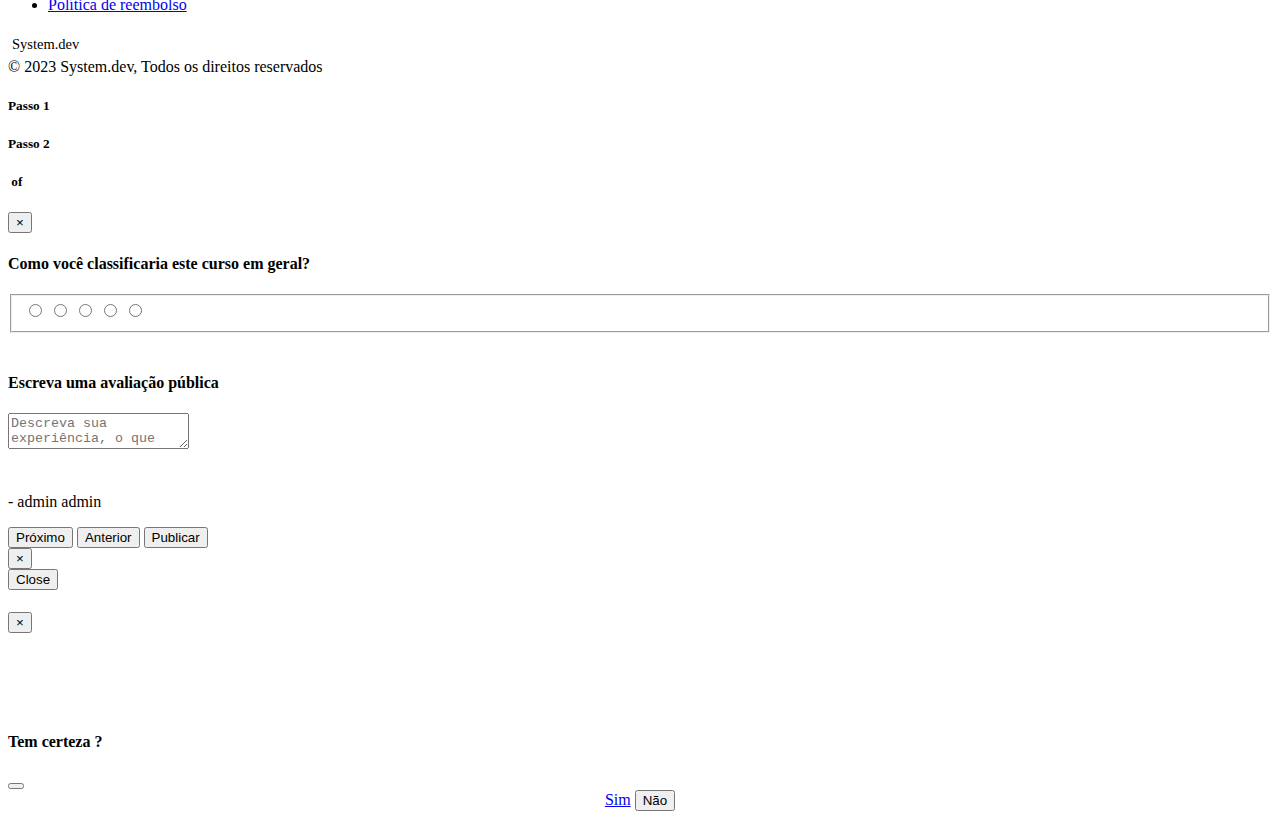
==== commit 4618c392: "Add files via upload" ====
--- a/index.html
+++ b/index.html
@@ -1,226 +1,1453 @@
+
 <!DOCTYPE html>
 <html lang="pt-br">
-
 <head>
-    <meta charset="UTF-8">
-    <meta http-equiv="X-UA-Compatible" content="IE=edge">
-    <meta name="viewport" content="width=device-width, initial-scale=1.0">
-    <title>System.dev</title>
-    <link rel="stylesheet" type="text/css" href="css/style.css">
-    <link rel="stylesheet" href="https://unpkg.com/boxicons@latest/css/boxicons.min.css">
-    <link rel="preconnect" href="https://fonts.googleapis.com">
-    <link rel="preconnect" href="https://fonts.gstatic.com" crossorigin>
-    <link href="https://fonts.googleapis.com/css2?family=Poppins:wght@300;400;500;600;700;800;900&display=swap"
-        rel="stylesheet">
-    <link rel="shortcut icon" href="favicon/favicon.ico" type="image/x-icon">
+			<title>System.dev</title>
+	
+
+	<meta charset="utf-8">
+	<meta http-equiv="X-UA-Compatible" content="IE=edge">
+	<meta name="viewport" content="width=device-width, initial-scale=1, maximum-scale=5.0, minimum-scale=0.86">
+	<meta name="author" content="Creativeitema" />
+
+			<meta name="keywords" content="LMS,Learning Management System,Creativeitem,demo,hello,How are you"/>
+		<meta name="description" content="Academia de Cursos Digitais" />
+	
+	<!--Social sharing content-->
+			<meta property="og:title" content="Home" />
+		<meta property="og:image" content="https://olhardigital.xyz/Academyy/uploads/system/home-banner.jpg"> 
+		<meta property="og:url" content="https://olhardigital.xyz/Academyy/" />
+	<meta property="og:type" content="Learning management system" />
+	<!--Social sharing content-->
+
+	<!-- <link name="favicon" type="image/x-icon" href="https://olhardigital.xyz/Academyy/uploads/system/favicon.png" rel="shortcut icon" /> -->
+	<link rel="favicon" href="https://olhardigital.xyz/Academyy/assets/frontend/default/img/icons/favicon.ico">
+<link rel="apple-touch-icon" href="https://olhardigital.xyz/Academyy/assets/frontend/default/img/icons/icon.png">
+
+    <link rel="stylesheet" href="https://olhardigital.xyz/Academyy/assets/frontend/default/css/jquery.webui-popover.min.css">
+    <link rel="stylesheet" href="https://olhardigital.xyz/Academyy/assets/frontend/default/css/slick.css">
+    <link rel="stylesheet" href="https://olhardigital.xyz/Academyy/assets/frontend/default/css/slick-theme.css">
+
+<!-- font awesome 5 -->
+<link rel="stylesheet" href="https://olhardigital.xyz/Academyy/assets/frontend/default/css/fontawesome-all.min.css">
+
+<link rel="stylesheet" href="https://olhardigital.xyz/Academyy/assets/frontend/default/css/bootstrap.min.css">
+
+<link rel="stylesheet" href="https://olhardigital.xyz/Academyy/assets/frontend/default/css/main.css">
+<link rel="stylesheet" href="https://olhardigital.xyz/Academyy/assets/frontend/default/css/responsive.css">
+<link rel="stylesheet" href="https://olhardigital.xyz/Academyy/assets/frontend/default/css/custom.css">
+<link rel="stylesheet" href="https://olhardigital.xyz/Academyy/assets/frontend/default/css/custom.css">
+<link rel="stylesheet" href="https://olhardigital.xyz/Academyy/assets/frontend/default/css/tagify.css">
+<link rel="stylesheet" href="https://olhardigital.xyz/Academyy/assets/global/toastr/toastr.css">
+<script src="https://olhardigital.xyz/Academyy/assets/backend/js/jquery-3.3.1.min.js"></script>
 </head>
-
-<body>
-
-    <!--header design-->
-    <header>
-        <a href="#" class="logo"><span>System.</span>dev</a>
-
-        <ul class="navlist">
-            <li><a href="#home">Home</a></li>
-            <li><a href="c.html">C</a></li>
-            <li><a href="python.html">Python</a></li>
-            <li><a href="java.html">Java</a></li>
-            <li><a href="#about">About</a></li>
+<body class="gray-bg">
+
+
+
+	<section class="menu-area bg-white">
+  <div class="container-xl">
+    <nav class="navbar navbar-expand-lg bg-white">
+
+      <ul class="mobile-header-buttons">
+        <li><a class="mobile-nav-trigger" href="#mobile-primary-nav"><span></span></a></li>
+        <li><a class="mobile-search-trigger" href="#mobile-search"><span></span></a></li>
+      </ul>
+
+      <style>
+        .logo{
+        color: #A84448;
+        font-size: 35px;
+        font-weight: 700;
+        letter-spacing: 1px;
+}
+
+      </style>
+      <a href="#" class="logo" style="color: black;"><span style="color: #A84448;">System.</span>dev</a>
+
+
+      <div class="main-nav-wrap">
+  <div class="mobile-overlay"></div>
+<style type="text/css">
+  @media only screen and (max-width: 767px) {
+    .category.corner-triangle.top-left.pb-0.is-hidden{
+      display: none !important;
+    }
+    .sub-category.is-hidden{
+      display: none !important;
+    }
+  }
+</style>
+
+  <ul class="mobile-main-nav">
+    <div class="mobile-menu-helper-top"></div>
+        <li class="has-children text-nowrap fw-bold">
+      <a href="">
+        <i class="fas fa-th d-inline text-20px"></i>
+        <span class="fw-500">Categorias</span>
+        <span class="has-sub-category"><i class="fas fa-angle-right"></i></span>
+      </a>
+
+      <ul class="category corner-triangle top-left is-hidden pb-0" >
+        <li class="go-back"><a href=""><i class="fas fa-angle-left"></i>Menu</a></li>
+
+                    <li class="has-children">
+           
+            
+        </li>
+                <li class="has-children">
+            <a href="javascript:;" class="py-2 text-wrap" onclick="redirect_to('')">
+              <span class="icon"><i class="fab fa-500px"></i></span>
+              <span>C++</span>
+              <span class="has-sub-category"><i class="fas fa-angle-right"></i></span>
+            </a>
+            <ul class="sub-category is-hidden">
+              <li class="go-back-menu"><a href=""><i class="fas fa-angle-left"></i>Menu</a></li>
+              <li class="go-back"><a href="">
+                <i class="fas fa-angle-left"></i>
+                <span class="icon"><i class="fab fa-500px"></i></span>
+                C++             </a></li>
+                <li><a class="text-wrap" href="curso1.html">Algoritmos e lógica de programação</a></li>
+                        </ul>
+        </li>
+                <li class="has-children">
+            <a href="javascript:;" class="py-2 text-wrap" onclick="redirect_to('')">
+              <span class="icon"><i class="fab fa-angular"></i></span>
+              <span>Python</span>
+              <span class="has-sub-category"><i class="fas fa-angle-right"></i></span>
+            </a>
+            <ul class="sub-category is-hidden">
+              <li class="go-back-menu"><a href=""><i class="fas fa-angle-left"></i>Menu</a></li>
+              <li class="go-back"><a href="">
+                <i class="fas fa-angle-left"></i>
+                <span class="icon"><i class="fab fa-angular"></i></span>
+                Python              </a></li>
+                <li><a class="text-wrap" href="python.html">Sintaxe básica</a></li>
+                        </ul>
+        </li>
+                <li class="has-children">
+            <a href="javascript:;" class="py-2 text-wrap" onclick="redirect_to('')">
+              <span class="icon"><i class="fas fa-chess"></i></span>
+              <span>Java</span>
+              <span class="has-sub-category"><i class="fas fa-angle-right"></i></span>
+            </a>
+            <ul class="sub-category is-hidden">
+              <li class="go-back-menu"><a href=""><i class="fas fa-angle-left"></i>Menu</a></li>
+              <li class="go-back"><a href="">
+                <i class="fas fa-angle-left"></i>
+                <span class="icon"><i class="fas fa-chess"></i></span>
+                Java              </a></li>
+                <li><a class="text-wrap" href="java.html">Orientação a objeto</a></li>
+                        </ul>
+        </li>
+                
+            <!-- <li class="all-category-devided mb-0 p-0">
+        <a href="" class="py-3">
+          <span class="icon"><i class="fa fa-align-justify"></i></span>
+          <span>Todos os cursos</span>
+        </a>
+      </li> -->
+
+      
+            </ul>
+    </li>
+    
+    <div class="mobile-menu-helper-bottom"></div>
+  </ul>
+</div>
+
+      <form class="inline-form me-auto" action="" method="get">
+        <div class="input-group search-box mobile-search">
+          <input type="text" name = 'query' class="form-control" placeholder="Pesquisar por cursos">
+          <div class="input-group-append">
+            <button class="btn" type="submit"><i class="fas fa-search"></i></button>
+          </div>
+        </div>
+      </form>
+
+      
+      <div class="cart-box menu-icon-box" id = "cart_items">
+        <div class="icon">
+	<a href="carrinho.html"><i class="fas fa-shopping-cart"></i></a>
+	<span class="number">0</span>
+</div>
+
+<!-- Cart Dropdown goes here -->
+<div class="dropdown course-list-dropdown corner-triangle top-right" style="display: none;"> <!-- Just remove the display none from the css to make it work -->
+	<div class="list-wrapper">
+		<div class="item-list">
+			<ul>
+							</ul>
+		</div>
+		<div class="dropdown-footer">
+			<div class="cart-total-price clearfix">
+				<span>Total:</span>
+				<div class="float-end">
+					<span class="current-price">R$</span>
+					<!-- <span class="original-price">$94.99</span> -->
+				</div>
+			</div>
+			<a href = "https://olhardigital.xyz/Academyy/home/shopping_cart">Vá ao carrinho</a>
+		</div>
+	</div>
+	<div class="empty-box text-center d-none">
+		<p>Seu carrinho está vazio.</p>
+		<a href="">Keep Shopping</a>
+	</div>
+</div>      </div>
+
+      <span class="signin-box-move-desktop-helper"></span>
+      <div class="sign-in-box btn-group">
+
+        <a href="conectar.html" class="btn btn-sign-in">Conecte-se</a>
+
+        <a href="inscrever.html" class="btn btn-sign-up">Inscreva-se</a>
+
+      </div> 
+    </nav>
+  </div>
+</section>
+<link rel="stylesheet" type="text/css" href="https://olhardigital.xyz/Academyy/assets/frontend/eu-cookie/purecookie.css" async />
+
+<div class="cookieConsentContainer" id="cookieConsentContainer" style="opacity: .9; display: block; display: none;">
+  <!-- <div class="cookieTitle">
+    <a>Cookies.</a>
+  </div> -->
+  <div class="cookieDesc">
+    <p>
+      Este site usa cookies para personalizar o conteúdo e analisar o tráfego para oferecer a você uma melhor experiência.      <a class="link-cookie-policy" href="https://olhardigital.xyz/Academyy/home/cookie_policy">Política do cookie</a>
+    </p>
+  </div>
+  <div class="cookieButton">
+    <a onclick="cookieAccept();">Aceitar</a>
+  </div>
+</div>
+<script>
+  $(document).ready(function () {
+    if (localStorage.getItem("accept_cookie_academy")) {
+      //localStorage.removeItem("accept_cookie_academy");
+    }else{
+      $('#cookieConsentContainer').fadeIn(1000);
+    }
+  });
+
+  function cookieAccept() {
+    if (typeof(Storage) !== "undefined") {
+      localStorage.setItem("accept_cookie_academy", true);
+      localStorage.setItem("accept_cookie_time", "03/11/2023");
+      $('#cookieConsentContainer').fadeOut(1200);
+    }
+  }
+</script>
+<section class="home-banner-area" id="home-banner-area" style="background-image: url('https://gaea.com.br/wp-content/uploads/2022/11/post_thumbnail-61f022e9a495a0d857871dea8de69dd3.jpeg'); background-position: right; background-repeat: no-repeat; padding: 100px 0 75px; background-size: auto 100%; color: #fff;">
+    <div class="cropped-home-banner" ></div>
+    <div class="container-xl">
+        <div class="row">
+            <div class="col position-relative">
+                <div class="home-banner-wrap">
+                    <h2 class="fw-bold">Cursos grátis de programação</h2>
+                    <p>Aprenda C++, Python e Java de forma totalmente gratuita e imersiva!</p>
+                    <!-- <form class="" action="https://olhardigital.xyz/Academyy/home/search" method="get"> -->
+                        <!-- <div class="input-group">
+                            <input type="text" class="form-control" name="query" placeholder="O que você quer aprender?">
+                            <div class="input-group-append p-6px bg-white">
+                                <button class="btn" type="submit">Pesquisa <i class="fas fa-search"></i></button>
+                            </div>
+                        </div> -->
+                    </form>
+                </div>
+            </div>
+        </div>
+    </div>
+        <script type="text/javascript">
+        var border_bottom = $('.home-banner-wrap').height() + 242;
+        $('.cropped-home-banner').css('border-bottom', border_bottom + 'px solid #f1f7f8');
+
+        mRight = Number("1.4994232987313") * $('.home-banner-area').outerHeight();
+        $('.cropped-home-banner').css('right', (mRight-65) + 'px');
+    </script>
+</section>
+
+
+
+
+<section class="home-fact-area">
+    <div class="container-lg">
+        <div class="row">
+                        <div class="col-md-4 d-flex">
+                <div class="home-fact-box mr-md-auto mr-auto">
+                    <i class="fas fa-bullseye float-start"></i>
+                    <div class="text-box">
+                        <h4>C++, Python e Java</h4>
+                        <p>Aprenda toda lógica das principais linguagens do mercado!</p>
+                    </div>
+                </div>
+            </div>
+
+            <div class="col-md-4 d-flex">
+                <div class="home-fact-box mr-md-auto mr-auto">
+                    <i class="fa fa-check float-start"></i>
+                    <div class="text-box">
+                        <h4>Metodologia única</h4>
+                        <p>Aprenda de forma simples toda a sintaxe de programação!</p>
+                    </div>
+                </div>
+            </div>
+
+            <div class="col-md-4 d-flex">
+                <div class="home-fact-box mr-md-auto mr-auto">
+                    <i class="fa fa-clock float-start"></i>
+                    <div class="text-box">
+                        <h4>Forma clara de explicação</h4>
+                        <p>Forma simples, clara e totalmente eficaz.</p>
+                    </div>
+                </div>
+            </div>
+        </div>
+    </div>
+</section>
+
+    <!-- <section class="mb-5">
+        <div class="container-lg">
+            <h3 class="course-carousel-title my-4">Categorias principais</h3>
+            <div class="row justify-content-center">
+
+                                                                        <div class="col-md-6 col-lg-4 col-xl-3 mb-3">
+                        <a href="https://olhardigital.xyz/Academyy/home/courses?category=cursos" class="top-categories">
+                            <div class="category-icon">
+                                <i class="fab fa-accessible-icon"></i>
+                            </div>
+                            <div class="category-title">
+                                Cursos                                <p>6 Cursos</p>
+                            </div>
+                        </a>
+                    </div>
+                            </div>
+        </div>
+    </section> -->
+
+    <section class="course-carousel-area">
+        <div class="container-lg">
+            <div class="row">
+                <div class="col">
+                    <!-- <h3 class="course-carousel-title mb-4">Principais cursos</h3> -->
+
+                    <!-- page loader -->
+                    <div class="animated-loader"><div class="spinner-border text-secondary" role="status"></div></div>
+
+                    <div class="course-carousel shown-after-loading" style="display: none;">
+                                            </div>
+                </div>
+            </div>
+        </div>
+    </section>
+
+    <section class="course-carousel-area">
+        <div class="container-lg">
+            <div class="row">
+                <div class="col">
+                    <h3 class="course-carousel-title mb-4">Principais cursos</h3>
+
+                    <!-- page loader -->
+                    <div class="animated-loader"><div class="spinner-border text-secondary" role="status"></div></div>
+
+                    <div class="course-carousel shown-after-loading" style="display: none;">
+                                                                                <div class="course-box-wrap">
+                                <a onclick="return check_action(this);" href="curso1.html" class="has-popover">
+                                    <div class="course-box">
+                                        <div class="course-image">
+                                            <img src="https://images.idgesg.net/images/article/2019/03/c-plus-plus_code-100790020-large.jpg?auto=webp&quality=85,70" alt="" class="img-fluid">
+                                        </div>
+                                        <div class="course-details">
+                                            <h5 class="title">Algoritmo e lógica de programação em C++</h5>
+                                            <div class="rating">
+                                                                                                                                                            <i class="fas fa-star"></i>
+                                                                                                                                                                                                                <i class="fas fa-star"></i>
+                                                                                                                                                                                                                <i class="fas fa-star"></i>
+                                                                                                                                                                                                                <i class="fas fa-star"></i>
+                                                                                                                                                                                                                <i class="fas fa-star"></i>
+                                                                                                                                                    <div class="d-inline-block">
+                                                    <span class="text-dark ms-1 text-15px">(0)</span>
+                                                    <span class="text-dark text-12px text-muted ms-2">(0 Avaliações)</span>
+                                                </div>
+                                            </div>
+                                            <div class="d-flex text-dark">
+                                                <div class="">
+                                                    <i class="far fa-clock text-14px"></i>
+                                                    <span class="text-muted text-12px">00:00:00 Horas</span>
+                                                </div>
+                                                <div class="ms-3">
+                                                    <i class="far fa-list-alt text-14px"></i>
+                                                    <span class="text-muted text-12px">0 Palestras</span>
+                                                </div>
+                                            </div>
+
+                                            <div class="row mt-3">
+                                                <div class="col-6">
+                                                    <span class="badge badge-sub-warning text-11px">Iniciante</span>
+                                                </div>
+                                                <!-- <div class="col-6 text-end">
+                                                    <button class="brn-compare-sm" onclick="return check_action(this, 'https://olhardigital.xyz/Academyy/home/compare?course-1=teologico&&course-id-1=6');"><i class="fas fa-balance-scale"></i> Compare</button>
+                                                </div> -->
+                                            </div>
+
+                                            <hr class="divider-1">
+
+                                            <div class="d-block">
+                                                <div class="floating-user d-inline-block">
+                                                                                                                                                                    <img src="" width="30px" data-bs-toggle="tooltip" data-bs-placement="top" title="admin admin"  onclick="return check_action(this,'https://olhardigital.xyz/Academyy/home/instructor_page/1');">
+                                                                                                    </div>
+
+
+
+                                                                                                    <p class="price text-right d-inline-block float-end">Grátis</p>
+                                                                                            </div>
+                                        </div>
+                                    </div>
+                                </a>
+
+                                <div class="webui-popover-content">
+                                    <div class="course-popover-content">
+                                                                                    <div class="last-updated">Atualizado pela última vez Thu, 15-Dec-2022</div>
+                                        
+                                        <div class="course-title">
+                                            <a class="text-decoration-none text-15px" href="curso1.html">Algoritmo e lógica de programação em C++</a>
+                                        </div>
+                                        <div class="course-meta">
+                                                                                            <span class=""><i class="fas fa-play-circle"></i>
+                                                    0 Aulas                                                </span>
+                                                <span class=""><i class="far fa-clock"></i>
+                                                    00:00:00 Horas                                                </span>
+                                                                                        <span class=""><i class="fas fa-closed-captioning"></i>Português</span>
+                                        </div>
+                                        <div class="course-subtitle">Curso de C++</div>
+                                        <div class="what-will-learn">
+                                            <ul>
+                                                                                                    <li>certificados</li>
+                                                                                            </ul>
+                                        </div>
+                                        <div class="popover-btns">
+                                                                                                                                                <a href="curso1.html" class="btn green radius-10" onclick="handleEnrolledButton()">Inscreva-se</a>
+                                                                                                <button type="button" class="wishlist-btn " title="Add to wishlist" onclick="handleWishList(this)" id="6"><i class="fas fa-heart"></i></button>
+                                            
+                                        </div>
+                                    </div>
+                                </div>
+                            </div>
+                                                                                <div class="course-box-wrap">
+                                <a onclick="return check_action(this);" href="python.html" class="has-popover">
+                                    <div class="course-box">
+                                        <div class="course-image">
+                                            <img src="https://www.freecodecamp.org/news/content/images/2022/03/comments-python.jpg" alt="" class="img-fluid">
+                                        </div>
+                                        <div class="course-details">
+                                            <h5 class="title">Sintaxe básica de Python</h5>
+                                            <div class="rating">
+                                                                                                                                                            <i class="fas fa-star"></i>
+                                                                                                                                                                                                                <i class="fas fa-star"></i>
+                                                                                                                                                                                                                <i class="fas fa-star"></i>
+                                                                                                                                                                                                                <i class="fas fa-star"></i>
+                                                                                                                                                                                                                <i class="fas fa-star"></i>
+                                                                                                                                                    <div class="d-inline-block">
+                                                    <span class="text-dark ms-1 text-15px">(0)</span>
+                                                    <span class="text-dark text-12px text-muted ms-2">(0 Avaliações)</span>
+                                                </div>
+                                            </div>
+                                            <div class="d-flex text-dark">
+                                                <div class="">
+                                                    <i class="far fa-clock text-14px"></i>
+                                                    <span class="text-muted text-12px">00:00:00 Horas</span>
+                                                </div>
+                                                <div class="ms-3">
+                                                    <i class="far fa-list-alt text-14px"></i>
+                                                    <span class="text-muted text-12px">3 Palestras</span>
+                                                </div>
+                                            </div>
+
+                                            <div class="row mt-3">
+                                                <div class="col-6">
+                                                    <span class="badge badge-sub-warning text-11px">Avançado</span>
+                                                </div>
+                                                <!-- <div class="col-6 text-end">
+                                                    <button class="brn-compare-sm" onclick="return check_action(this, 'https://olhardigital.xyz/Academyy/home/compare?course-1=marketing&&course-id-1=5');"><i class="fas fa-balance-scale"></i> Compare</button>
+                                                </div> -->
+                                            </div>
+
+                                            <hr class="divider-1">
+
+                                            <div class="d-block">
+                                                <div class="floating-user d-inline-block">
+                                                                                                                                                                    <img src="" width="30px" data-bs-toggle="tooltip" data-bs-placement="top" title="admin admin"  onclick="return check_action(this,'https://olhardigital.xyz/Academyy/home/instructor_page/1');">
+                                                                                                    </div>
+
+
+
+                                                                                                    <p class="price text-right d-inline-block float-end">Grátis</p>
+                                                                                            </div>
+                                        </div>
+                                    </div>
+                                </a>
+
+                                <div class="webui-popover-content">
+                                    <div class="course-popover-content">
+                                                                                    <div class="last-updated">Atualizado pela última vez Thu, 15-Dec-2022</div>
+                                        
+                                        <div class="course-title">
+                                            <a class="text-decoration-none text-15px" href="#">Sintaxe básica de Python</a>
+                                        </div>
+                                        <div class="course-meta">
+                                                                                            <span class=""><i class="fas fa-play-circle"></i>
+                                                    3 Aulas                                                </span>
+                                                <span class=""><i class="far fa-clock"></i>
+                                                    00:00:00 Horas                                                </span>
+                                                                                        <span class=""><i class="fas fa-closed-captioning"></i>Português</span>
+                                        </div>
+                                        <div class="course-subtitle">Curso de Python</div>
+                                        <div class="what-will-learn">
+                                            <ul>
+                                                                                                    <li>ddd</li>
+                                                                                            </ul>
+                                        </div>
+                                        <div class="popover-btns">
+                                                                                                                                                <a href="#" class="btn green radius-10" onclick="handleEnrolledButton()">Inscreva-se</a>
+                                                                                                <button type="button" class="wishlist-btn " title="Add to wishlist" onclick="handleWishList(this)" id="5"><i class="fas fa-heart"></i></button>
+                                            
+                                        </div>
+                                    </div>
+                                </div>
+                            </div>
+                            <div class="course-box-wrap">
+                                <a onclick="return check_action(this);" href="java.html" class="has-popover">
+                                    <div class="course-box">
+                                        <div class="course-image">
+                                            <img src="https://gaea.com.br/wp-content/uploads/2022/11/post_thumbnail-61f022e9a495a0d857871dea8de69dd3.jpeg" alt="" class="img-fluid">
+                                        </div>
+                                        <div class="course-details">
+                                            <h5 class="title">Exceptions em Java</h5>
+                                            <div class="rating">
+                                                                                                                                                            <i class="fas fa-star"></i>
+                                                                                                                                                                                                                <i class="fas fa-star"></i>
+                                                                                                                                                                                                                <i class="fas fa-star"></i>
+                                                                                                                                                                                                                <i class="fas fa-star"></i>
+                                                                                                                                                                                                                <i class="fas fa-star"></i>
+                                                                                                                                                    <div class="d-inline-block">
+                                                    <span class="text-dark ms-1 text-15px">(0)</span>
+                                                    <span class="text-dark text-12px text-muted ms-2">(0 Avaliações)</span>
+                                                </div>
+                                            </div>
+                                            <div class="d-flex text-dark">
+                                                <div class="">
+                                                    <i class="far fa-clock text-14px"></i>
+                                                    <span class="text-muted text-12px">00:00:00 Horas</span>
+                                                </div>
+                                                <div class="ms-3">
+                                                    <i class="far fa-list-alt text-14px"></i>
+                                                    <span class="text-muted text-12px">3 Palestras</span>
+                                                </div>
+                                            </div>
+
+                                            <div class="row mt-3">
+                                                <div class="col-6">
+                                                    <span class="badge badge-sub-warning text-11px">Avançado</span>
+                                                </div>
+                                                <!-- <div class="col-6 text-end">
+                                                    <button class="brn-compare-sm" onclick="return check_action(this, 'https://olhardigital.xyz/Academyy/home/compare?course-1=marketing&&course-id-1=5');"><i class="fas fa-balance-scale"></i> Compare</button>
+                                                </div> -->
+                                            </div>
+
+                                            <hr class="divider-1">
+
+                                            <div class="d-block">
+                                                <div class="floating-user d-inline-block">
+                                                                                                                                                                    <img src="" width="30px" data-bs-toggle="tooltip" data-bs-placement="top" title="admin admin"  onclick="return check_action(this,'https://olhardigital.xyz/Academyy/home/instructor_page/1');">
+                                                                                                    </div>
+
+
+
+                                                                                                    <p class="price text-right d-inline-block float-end">Grátis</p>
+                                                                                            </div>
+                                        </div>
+                                    </div>
+                                </a>
+
+                                <div class="webui-popover-content">
+                                    <div class="course-popover-content">
+                                                                                    <div class="last-updated">Atualizado pela última vez Thu, 15-Dec-2022</div>
+                                        
+                                        <div class="course-title">
+                                            <a class="text-decoration-none text-15px" href="#">Exceptions em Java</a>
+                                        </div>
+                                        <div class="course-meta">
+                                                                                            <span class=""><i class="fas fa-play-circle"></i>
+                                                    3 Aulas                                                </span>
+                                                <span class=""><i class="far fa-clock"></i>
+                                                    00:00:00 Horas                                                </span>
+                                                                                        <span class=""><i class="fas fa-closed-captioning"></i>Português</span>
+                                        </div>
+                                        <div class="course-subtitle">Curso de Java</div>
+                                        <div class="what-will-learn">
+                                            <ul>
+                                                                                                    <li>ddd</li>
+                                                                                            </ul>
+                                        </div>
+                                        <div class="popover-btns">
+                                                                                                                                                <a href="#" class="btn green radius-10" onclick="handleEnrolledButton()">Inscreva-se</a>
+                                                                                                <button type="button" class="wishlist-btn " title="Add to wishlist" onclick="handleWishList(this)" id="5"><i class="fas fa-heart"></i></button>
+                                            
+                                        </div>
+                                    </div>
+                                </div>
+                            </div>
+                            <div class="course-box-wrap">
+                                <a onclick="return check_action(this);" href="curso1.html" class="has-popover">
+                                    <div class="course-box">
+                                        <div class="course-image">
+                                            <img src="https://images.idgesg.net/images/article/2019/03/c-plus-plus_code-100790020-large.jpg?auto=webp&quality=85,70" alt="" class="img-fluid">
+                                        </div>
+                                        <div class="course-details">
+                                            <h5 class="title">Laços de repetições em C++</h5>
+                                            <div class="rating">
+                                                                                                                                                            <i class="fas fa-star"></i>
+                                                                                                                                                                                                                <i class="fas fa-star"></i>
+                                                                                                                                                                                                                <i class="fas fa-star"></i>
+                                                                                                                                                                                                                <i class="fas fa-star"></i>
+                                                                                                                                                                                                                <i class="fas fa-star"></i>
+                                                                                                                                                    <div class="d-inline-block">
+                                                    <span class="text-dark ms-1 text-15px">(0)</span>
+                                                    <span class="text-dark text-12px text-muted ms-2">(0 Avaliações)</span>
+                                                </div>
+                                            </div>
+                                            <div class="d-flex text-dark">
+                                                <div class="">
+                                                    <i class="far fa-clock text-14px"></i>
+                                                    <span class="text-muted text-12px">00:00:00 Horas</span>
+                                                </div>
+                                                <div class="ms-3">
+                                                    <i class="far fa-list-alt text-14px"></i>
+                                                    <span class="text-muted text-12px">3 Palestras</span>
+                                                </div>
+                                            </div>
+
+                                            <div class="row mt-3">
+                                                <div class="col-6">
+                                                    <span class="badge badge-sub-warning text-11px">Avançado</span>
+                                                </div>
+                                                <!-- <div class="col-6 text-end">
+                                                    <button class="brn-compare-sm" onclick="return check_action(this, 'https://olhardigital.xyz/Academyy/home/compare?course-1=marketing&&course-id-1=5');"><i class="fas fa-balance-scale"></i> Compare</button>
+                                                </div> -->
+                                            </div>
+
+                                            <hr class="divider-1">
+
+                                            <div class="d-block">
+                                                <div class="floating-user d-inline-block">
+                                                                                                                                                                    <img src="" width="30px" data-bs-toggle="tooltip" data-bs-placement="top" title="admin admin"  onclick="return check_action(this,'https://olhardigital.xyz/Academyy/home/instructor_page/1');">
+                                                                                                    </div>
+
+
+
+                                                                                                    <p class="price text-right d-inline-block float-end">Grátis</p>
+                                                                                            </div>
+                                        </div>
+                                    </div>
+                                </a>
+
+                                <div class="webui-popover-content">
+                                    <div class="course-popover-content">
+                                                                                    <div class="last-updated">Atualizado pela última vez Thu, 15-Dec-2022</div>
+                                        
+                                        <div class="course-title">
+                                            <a class="text-decoration-none text-15px" href="#">Laços de repetições em C++</a>
+                                        </div>
+                                        <div class="course-meta">
+                                                                                            <span class=""><i class="fas fa-play-circle"></i>
+                                                    3 Aulas                                                </span>
+                                                <span class=""><i class="far fa-clock"></i>
+                                                    00:00:00 Horas                                                </span>
+                                                                                        <span class=""><i class="fas fa-closed-captioning"></i>Português</span>
+                                        </div>
+                                        <div class="course-subtitle">Curso de C++</div>
+                                        <div class="what-will-learn">
+                                            <ul>
+                                                                                                    <li>ddd</li>
+                                                                                            </ul>
+                                        </div>
+                                        <div class="popover-btns">
+                                                                                                                                                <a href="#" class="btn green radius-10" onclick="handleEnrolledButton()">Inscreva-se</a>
+                                                                                                <button type="button" class="wishlist-btn " title="Add to wishlist" onclick="handleWishList(this)" id="5"><i class="fas fa-heart"></i></button>
+                                            
+                                        </div>
+                                    </div>
+                                </div>
+                            </div>
+                            <div class="course-box-wrap">
+                                <a onclick="return check_action(this);" href="python.html" class="has-popover">
+                                    <div class="course-box">
+                                        <div class="course-image">
+                                            <img src="https://www.freecodecamp.org/news/content/images/2022/03/comments-python.jpg" alt="" class="img-fluid">
+                                        </div>
+                                        <div class="course-details">
+                                            <h5 class="title">Estrutura condicional em Python</h5>
+                                            <div class="rating">
+                                                                                                                                                            <i class="fas fa-star"></i>
+                                                                                                                                                                                                                <i class="fas fa-star"></i>
+                                                                                                                                                                                                                <i class="fas fa-star"></i>
+                                                                                                                                                                                                                <i class="fas fa-star"></i>
+                                                                                                                                                                                                                <i class="fas fa-star"></i>
+                                                                                                                                                    <div class="d-inline-block">
+                                                    <span class="text-dark ms-1 text-15px">(0)</span>
+                                                    <span class="text-dark text-12px text-muted ms-2">(0 Avaliações)</span>
+                                                </div>
+                                            </div>
+                                            <div class="d-flex text-dark">
+                                                <div class="">
+                                                    <i class="far fa-clock text-14px"></i>
+                                                    <span class="text-muted text-12px">00:00:00 Horas</span>
+                                                </div>
+                                                <div class="ms-3">
+                                                    <i class="far fa-list-alt text-14px"></i>
+                                                    <span class="text-muted text-12px">3 Palestras</span>
+                                                </div>
+                                            </div>
+
+                                            <div class="row mt-3">
+                                                <div class="col-6">
+                                                    <span class="badge badge-sub-warning text-11px">Avançado</span>
+                                                </div>
+                                                <!-- <div class="col-6 text-end">
+                                                    <button class="brn-compare-sm" onclick="return check_action(this, 'https://olhardigital.xyz/Academyy/home/compare?course-1=marketing&&course-id-1=5');"><i class="fas fa-balance-scale"></i> Compare</button>
+                                                </div> -->
+                                            </div>
+
+                                            <hr class="divider-1">
+
+                                            <div class="d-block">
+                                                <div class="floating-user d-inline-block">
+                                                                                                                                                                    <img src="" width="30px" data-bs-toggle="tooltip" data-bs-placement="top" title="admin admin"  onclick="return check_action(this,'https://olhardigital.xyz/Academyy/home/instructor_page/1');">
+                                                                                                    </div>
+
+
+
+                                                                                                    <p class="price text-right d-inline-block float-end">Grátis</p>
+                                                                                            </div>
+                                        </div>
+                                    </div>
+                                </a>
+
+                                <div class="webui-popover-content">
+                                    <div class="course-popover-content">
+                                                                                    <div class="last-updated">Atualizado pela última vez Thu, 15-Dec-2022</div>
+                                        
+                                        <div class="course-title">
+                                            <a class="text-decoration-none text-15px" href="#">Estrutura condicional em Python</a>
+                                        </div>
+                                        <div class="course-meta">
+                                                                                            <span class=""><i class="fas fa-play-circle"></i>
+                                                    3 Aulas                                                </span>
+                                                <span class=""><i class="far fa-clock"></i>
+                                                    00:00:00 Horas                                                </span>
+                                                                                        <span class=""><i class="fas fa-closed-captioning"></i>Português</span>
+                                        </div>
+                                        <div class="course-subtitle">Curso de Python</div>
+                                        <div class="what-will-learn">
+                                            <ul>
+                                                                                                    <li>ddd</li>
+                                                                                            </ul>
+                                        </div>
+                                        <div class="popover-btns">
+                                                                                                                                                <a href="#" class="btn green radius-10" onclick="handleEnrolledButton()">Inscreva-se</a>
+                                                                                                <button type="button" class="wishlist-btn " title="Add to wishlist" onclick="handleWishList(this)" id="5"><i class="fas fa-heart"></i></button>
+                                            
+                                        </div>
+                                    </div>
+                                </div>
+                            </div>
+                            <div class="course-box-wrap">
+                                <a onclick="return check_action(this);" href="java.html" class="has-popover">
+                                    <div class="course-box">
+                                        <div class="course-image">
+                                            <img src="https://gaea.com.br/wp-content/uploads/2022/11/post_thumbnail-61f022e9a495a0d857871dea8de69dd3.jpeg" alt="" class="img-fluid">
+                                        </div>
+                                        <div class="course-details">
+                                            <h5 class="title">Orientação a objeto em Java</h5>
+                                            <div class="rating">
+                                                                                                                                                            <i class="fas fa-star"></i>
+                                                                                                                                                                                                                <i class="fas fa-star"></i>
+                                                                                                                                                                                                                <i class="fas fa-star"></i>
+                                                                                                                                                                                                                <i class="fas fa-star"></i>
+                                                                                                                                                                                                                <i class="fas fa-star"></i>
+                                                                                                                                                    <div class="d-inline-block">
+                                                    <span class="text-dark ms-1 text-15px">(0)</span>
+                                                    <span class="text-dark text-12px text-muted ms-2">(0 Avaliações)</span>
+                                                </div>
+                                            </div>
+                                            <div class="d-flex text-dark">
+                                                <div class="">
+                                                    <i class="far fa-clock text-14px"></i>
+                                                    <span class="text-muted text-12px">00:00:00 Horas</span>
+                                                </div>
+                                                <div class="ms-3">
+                                                    <i class="far fa-list-alt text-14px"></i>
+                                                    <span class="text-muted text-12px">3 Palestras</span>
+                                                </div>
+                                            </div>
+
+                                            <div class="row mt-3">
+                                                <div class="col-6">
+                                                    <span class="badge badge-sub-warning text-11px">Avançado</span>
+                                                </div>
+                                                <!-- <div class="col-6 text-end">
+                                                    <button class="brn-compare-sm" onclick="return check_action(this, 'https://olhardigital.xyz/Academyy/home/compare?course-1=marketing&&course-id-1=5');"><i class="fas fa-balance-scale"></i> Compare</button>
+                                                </div> -->
+                                            </div>
+
+                                            <hr class="divider-1">
+
+                                            <div class="d-block">
+                                                <div class="floating-user d-inline-block">
+                                                                                                                                                                    <img src="" width="30px" data-bs-toggle="tooltip" data-bs-placement="top" title="admin admin"  onclick="return check_action(this,'https://olhardigital.xyz/Academyy/home/instructor_page/1');">
+                                                                                                    </div>
+
+
+
+                                                                                                    <p class="price text-right d-inline-block float-end">Grátis</p>
+                                                                                            </div>
+                                        </div>
+                                    </div>
+                                </a>
+
+                                <div class="webui-popover-content">
+                                    <div class="course-popover-content">
+                                                                                    <div class="last-updated">Atualizado pela última vez Thu, 15-Dec-2022</div>
+                                        
+                                        <div class="course-title">
+                                            <a class="text-decoration-none text-15px" href="https://olhardigital.xyz/Academyy/home/course/marketing/5">Orientação a objeto em Java</a>
+                                        </div>
+                                        <div class="course-meta">
+                                                                                            <span class=""><i class="fas fa-play-circle"></i>
+                                                    3 Aulas                                                </span>
+                                                <span class=""><i class="far fa-clock"></i>
+                                                    00:00:00 Horas                                                </span>
+                                                                                        <span class=""><i class="fas fa-closed-captioning"></i>Português</span>
+                                        </div>
+                                        <div class="course-subtitle">Curso de Java</div>
+                                        <div class="what-will-learn">
+                                            <ul>
+                                                                                                    <li>ddd</li>
+                                                                                            </ul>
+                                        </div>
+                                        <div class="popover-btns">
+                                                                                                                                                <a href="#" class="btn green radius-10" onclick="handleEnrolledButton()">Inscreva-se</a>
+                                                                                                <button type="button" class="wishlist-btn " title="Add to wishlist" onclick="handleWishList(this)" id="5"><i class="fas fa-heart"></i></button>
+                                            
+                                        </div>
+                                    </div>
+                                </div>
+                            </div>
+                                            </div>
+                </div>
+            </div>
+        </div>
+    </section>
+
+
+    <!-- <section class="featured-instructor">
+        <div class="container-lg">
+            <div class="row">
+                <div class="col">
+                    <h3 class="text-center mb-5">Instrutor em destaque</h3>
+                </div>
+            </div>
+            <div class="row justify-content-center">
+                <div class="col-md-9 col-lg-7 ">
+                    <div class="animated-loader"><div class="spinner-border text-secondary" role="status"></div></div>
+                    <div class="top-istructor-slick shown-after-loading" style="display: none;">
+                                                                                                        <div class="d-sm-flex text-center text-md-start">
+                                <div class="top-instructor-img ms-auto me-auto">
+                                    <a href="https://olhardigital.xyz/Academyy/home/instructor_page/1">
+                                        <img src="https://olhardigital.xyz/Academyy/uploads/user_image/9dc920fdc23f697dfec48dfbd0aa48d3.jpg" width="100%">
+                                    </a>
+                                </div>
+                                <div class="top-instructor-details">
+                                    <a class="text-decoration-none" href="https://olhardigital.xyz/Academyy/home/instructor_page/1">
+                                        <h4 class="mb-1 fw-700">admin admin</h4>
+                                        <span class="fw-500 text-muted text-14px">Formado em Ciências da computação em 2022</span>
+                                        <p class="text-12px fw-500 text-muted my-3">Formado em Ciências da computação em 2022</p>
+
+                                                                                                                          <span class="badge badge-sub-warning text-12px my-1 py-2"></span>
+                                                                            </a>
+
+                                    <p class="top-instructor-arrow my-3">
+                                        <span class="cursor-pointer" onclick="$('.top-istructor-slick .slick-prev').click();"><i class="fas fa-angle-left"></i></span>
+                                        <span class="cursor-pointer" onclick="$('.top-istructor-slick .slick-next').click();"><i class="fas fa-angle-right"></i></span>
+                                    </p>
+                                </div>
+                            </div>
+                                            </div>
+                </div>
+            </div>
+        </div>
+    </section> -->
+
+    <section class="section-blog py-5">
+        <div class="container-lg">
+            <div class="row row-cols-1 row-cols-lg-4 row-cols-md-3 g-4 justify-content-center">
+                <div class="col-12">
+                    <h4 class="fw-700">Latest blogs</h4>
+                </div>
+                                
+                <div class="col-12">
+                    <a class="float-end btn btn-outline-secondary px-3 fw-600" href="#">View all</a>
+                </div>
+            </div>
+        </div>
+    </section>
+
+
+<div class="container-xl">
+    <div class="row justify-content-evenly py-3 mb-4">
+      <div class="col-md-6  mt-3 mt-md-0">
+        <div class="become-user-label text-center mt-3">
+          <h3 class="pb-4">Junte-se agora para começar a aprender</h3>
+          <a href="#">Comece</a>
+        </div>
+      </div>
+                <div class="col-md-6">
+            <div class="become-user-label text-center mt-3">
+                <h3 class="pb-4">Seja um instrutor</h3>
+                                    <a href="#">Comece agora</a>
+                            </div>
+          </div>
+          </div>
+</div>
+<script type="text/javascript">
+    function handleWishList(elem) {
+
+        $.ajax({
+            url: 'https://olhardigital.xyz/Academyy/home/handleWishList',
+            type: 'POST',
+            data: {
+                course_id: elem.id
+            },
+            success: function(response) {
+                if (!response) {
+                    window.location.replace("https://olhardigital.xyz/Academyy/login");
+                } else {
+                    if ($(elem).hasClass('active')) {
+                        $(elem).removeClass('active')
+                    } else {
+                        $(elem).addClass('active')
+                    }
+                    $('#wishlist_items').html(response);
+                }
+            }
+        });
+    }
+
+    function handleCartItems(elem) {
+        url1 = 'https://olhardigital.xyz/Academyy/home/handleCartItems';
+        url2 = 'https://olhardigital.xyz/Academyy/home/refreshWishList';
+        $.ajax({
+            url: url1,
+            type: 'POST',
+            data: {
+                course_id: elem.id
+            },
+            success: function(response) {
+                $('#cart_items').html(response);
+                if ($(elem).hasClass('addedToCart')) {
+                    $('.big-cart-button-' + elem.id).removeClass('addedToCart')
+                    $('.big-cart-button-' + elem.id).text("Adicionar ao carrinho");
+                } else {
+                    $('.big-cart-button-' + elem.id).addClass('addedToCart')
+                    $('.big-cart-button-' + elem.id).text("Adicionado ao carrinho");
+                }
+                $.ajax({
+                    url: url2,
+                    type: 'POST',
+                    success: function(response) {
+                        $('#wishlist_items').html(response);
+                    }
+                });
+            }
+        });
+    }
+
+    function handleEnrolledButton() {
+        $.ajax({
+            url: 'https://olhardigital.xyz/Academyy/home/isLoggedIn',
+            success: function(response) {
+                if (!response) {
+                    window.location.replace("https://olhardigital.xyz/Academyy/login");
+                }
+            }
+        });
+    }
+
+    $(document).ready(function() {
+        if (!/Android|webOS|iPhone|iPad|iPod|BlackBerry|IEMobile|Opera Mini/i.test(navigator.userAgent)) {
+            if ($(window).width() >= 840) {
+                $('a.has-popover').webuiPopover({
+                    trigger: 'hover',
+                    animation: 'pop',
+                    placement: 'horizontal',
+                    delay: {
+                        show: 500,
+                        hide: null
+                    },
+                    width: 330
+                });
+            } else {
+                $('a.has-popover').webuiPopover({
+                    trigger: 'hover',
+                    animation: 'pop',
+                    placement: 'vertical',
+                    delay: {
+                        show: 100,
+                        hide: null
+                    },
+                    width: 335
+                });
+            }
+        }
+
+        if ($(".course-carousel")[0]) {
+            $(".course-carousel").slick({
+                dots: false,
+                infinite: false,
+                speed: 300,
+                slidesToShow: 4,
+                slidesToScroll: 4,
+                swipe: false,
+                touchMove: false,
+                responsive: [
+                    { breakpoint: 840, settings: { slidesToShow: 3, slidesToScroll: 3, }, },
+                    { breakpoint: 620, settings: { slidesToShow: 2, slidesToScroll: 2, }, },
+                    { breakpoint: 480, settings: { slidesToShow: 1, slidesToScroll: 1, }, },
+                ],
+            });
+        }
+
+        if ($(".top-istructor-slick")[0]) {
+            $(".top-istructor-slick").slick({
+                dots: false
+            });
+        }
+    });
+</script><footer class="footer-area d-print-none bg-gray mt-5 pt-5">
+  <div class="container-xl">
+    <div class="row mb-3">
+              <div class="col-6 col-sm-6 col-md-3">
+          <h5 class="text-muted mb-3">Categorias principais</h5>
+          <ul class="list-unstyled text-small">
+                                                    <li class="mb-2">
+                <a class="link-secondary footer-hover-link" href="#">
+                  Cursos                  <!-- <span class="fw-700 text-end">()</span> -->
+                </a>
+              </li>
+                      </ul>
+        </div>
+            <div class="col-6 col-sm-6 col-md-3">
+        <h5 class="text-muted mb-3">Links úteis</h5>
+        <ul class="list-unstyled text-small">
+          <li class="mb-2"><a class="link-secondary footer-hover-link" href="#">Blog</a></li>
+                      <li class="mb-2"><a class="link-secondary footer-hover-link" href="#">Todos os cursos</a></li>
+                    <li class="mb-2"><a class="link-secondary footer-hover-link" href="#">Inscreva-se</a></li>
+          <li class="mb-2"><a class="link-secondary footer-hover-link" href="#">Login</a></li>
         </ul>
-
-        <div class="bx bx-menu" id="menu-icon"></div>
-    </header>
-
-    <!--home section design-->
-    <section class="home" id="home">
-        <div class="home-text">
-            <div class="slide">
-                <!-- <span class="one">Olá!</span> -->
-                <span class="two"></span>
-            </div>
-            <h1>Aprenda programar!</h1>
-            <h3>Cursos gratuitos de <span> programação!</span></h3>
-            <p>Ajudamos programadores iniciantes com ou sem experiência a começarem a programar em C, Java e Python!</p>
-            <div class="button">
-                <a href="https://discord.gg/9UD873xsKy" target="_blank" class="btn">Suporte</a>
-                <a href="#C" class="btn2"><span><i class="bx bx-play"></i></span>Iniciar</a>
-            </div>
-        </div>
-    </section>
-
-
-     <!--about section design-->
-    <section class="services" id="services">
-        <div class="main-text">
-            <p>Aqui você vai aprender</p>
-            <h2><span>Principais</span> cursos</h2>
-        </div>
-
-        <div class="services-content">
-            <div class="box">
-                <div class="s-icons">
-                    <i class=""></i>
+      </div>
+      <div class="col-6 col-sm-6 col-md-3">
+        <h5 class="text-muted mb-3">Ajuda</h5>
+        <ul class="list-unstyled text-small">
+          <li class="mb-2"><a class="link-secondary footer-hover-link" href="#">Sobre nós</a></li>
+          <li class="mb-2"><a class="link-secondary footer-hover-link" href="#">Política de privacidade</a></li>
+          <li class="mb-2"><a class="link-secondary footer-hover-link" href="#">Termos e condições</a></li>
+          <li class="mb-2"><a class="link-secondary footer-hover-link" href="#">Política de reembolso</a></li>
+        </ul>
+      </div>
+      <div class="col-md-3 col-sm-12 order-sm-first">
+        <img src="" width="130">
+        <span class="d-block mb-1 mt-2 fw-600" style="font-size: 14.5px; line-height: 28px">System.dev</span>
+
+        <!-- <ul class="footer-social-link">
+                                                    <li class="mb-1">
+              <a href="https://facebook.com"><i class="fab fa-facebook-f"></i></a>
+            </li>
+                                <li class="mb-1">
+              <a href="https://twitter.com"><i class="fab fa-twitter"></i></a>
+            </li>
+                                <li class="mb-1">
+              <a href="https://linkedin.com"><i class="fab fa-linkedin"></i></a>
+            </li>
+                  </ul> -->
+      </div>
+    </div>
+  </div>
+  <section class="border-top">
+    <div class="container-xl">
+      <div class="row mt-3 py-1">
+        <div class="col-6 col-sm-6 col-md-3 text-muted text-13px">
+          &copy; 2023 System.dev, Todos os direitos reservados        </div>
+
+        <div class="col-6 col-sm-6 col-md-3 d-none d-md-block"></div>
+        <div class="col-6 col-sm-6 col-md-3 d-none d-md-block"></div>
+        <div class="col-6 col-sm-6 col-md-3 text-center text-md-start">
+          <!-- <select class="language_selector" onchange="switch_language(this.value)">
+                                                <option value="english" >English</option>
+                                                                <option value="portugues" selected>Portugues</option>
+                                      </select> -->
+        </div>
+      </div>
+    </div>
+  </section>
+</footer>
+
+<script type="text/javascript">
+    function switch_language(language) {
+        $.ajax({
+            url: 'https://olhardigital.xyz/Academyy/home/site_language',
+            type: 'post',
+            data: {language : language},
+            success: function(response) {
+                setTimeout(function(){ location.reload(); }, 500);
+            }
+        });
+    }
+</script>
+
+
+
+<!-- PAYMENT MODAL -->
+<!-- Modal -->
+
+<!-- Modal -->
+<div class="modal fade multi-step" id="EditRatingModal" tabindex="-1" role="dialog" aria-hidden="true" reset-on-close="true">
+  <div class="modal-dialog modal-lg" role="document">
+    <div class="modal-content edit-rating-modal">
+      <div class="modal-header">
+        <h5 class="modal-title step-1" data-step="1">Passo 1</h5>
+        <h5 class="modal-title step-2" data-step="2">Passo 2</h5>
+        <h5 class="m-progress-stats modal-title">
+          &nbsp;of&nbsp;<span class="m-progress-total"></span>
+        </h5>
+
+        <button type="button" class="close" data-bs-dismiss="modal">
+          <span aria-hidden="true">&times;</span>
+        </button>
+      </div>
+      <div class="m-progress-bar-wrapper">
+        <div class="m-progress-bar">
+        </div>
+      </div>
+      <div class="modal-body step step-1">
+        <div class="container-fluid">
+          <div class="row">
+            <div class="col-md-6">
+              <div class="modal-rating-box">
+                <h4 class="rating-title">Como você classificaria este curso em geral?</h4>
+                <fieldset class="your-rating">
+
+                  <input type="radio" id="star5" name="rating" value="5" />
+                  <label class = "full" for="star5"></label>
+
+                  <!-- <input type="radio" id="star4half" name="rating" value="4 and a half" />
+                  <label class="half" for="star4half"></label> -->
+
+                  <input type="radio" id="star4" name="rating" value="4" />
+                  <label class = "full" for="star4"></label>
+
+                  <!-- <input type="radio" id="star3half" name="rating" value="3 and a half" />
+                  <label class="half" for="star3half"></label> -->
+
+                  <input type="radio" id="star3" name="rating" value="3" />
+                  <label class = "full" for="star3"></label>
+
+                  <!-- <input type="radio" id="star2half" name="rating" value="2 and a half" />
+                  <label class="half" for="star2half"></label> -->
+
+                  <input type="radio" id="star2" name="rating" value="2" />
+                  <label class = "full" for="star2"></label>
+
+                  <!-- <input type="radio" id="star1half" name="rating" value="1 and a half" />
+                  <label class="half" for="star1half"></label> -->
+
+                  <input type="radio" id="star1" name="rating" value="1" />
+                  <label class = "full" for="star1"></label>
+
+                  <!-- <input type="radio" id="starhalf" name="rating" value="half" />
+                  <label class="half" for="starhalf"></label> -->
+
+                </fieldset>
+              </div>
+            </div>
+            <div class="col-md-6">
+              <div class="modal-course-preview-box">
+                <div class="card">
+                  <img class="card-img-top img-fluid" id = "course_thumbnail_1" alt="">
+                  <div class="card-body">
+                    <h5 class="card-title" class = "course_title_for_rating" id = "course_title_1"></h5>
+                    <p class="card-text" id = "instructor_details">
+
+                    </p>
+                  </div>
                 </div>
-                <h3>Lógica e algoritmo de programação</h3>
-            </div>
-
-            <div class="box">
-                <div class="s-icons">
-                    <i class=""></i>
+              </div>
+            </div>
+          </div>
+        </div>
+
+      </div>
+      <div class="modal-body step step-2">
+        <div class="container-fluid">
+          <div class="row">
+            <div class="col-md-6">
+              <div class="modal-rating-comment-box">
+                <h4 class="rating-title">Escreva uma avaliação pública</h4>
+                <textarea id = "review_of_a_course" name = "review_of_a_course" placeholder="Descreva sua experiência, o que você tirou do curso e outros destaques úteis. O que o instrutor fez bem e o que poderia melhorar?" maxlength="65000" class="form-control"></textarea>
+              </div>
+            </div>
+            <div class="col-md-6">
+              <div class="modal-course-preview-box">
+                <div class="card">
+                  <img class="card-img-top img-fluid" id = "course_thumbnail_2" alt="">
+                  <div class="card-body">
+                    <h5 class="card-title" class = "course_title_for_rating" id = "course_title_2"></h5>
+                    <p class="card-text">
+                      -
+                      admin admin                    </p>
+                  </div>
                 </div>
-                <h3>Aplicação à matemática</h3>
-            </div>
-
-            <div class="box">
-                <div class="s-icons">
-                    <i class=""></i>
-                </div>
-                <h3>Toda estrutura das principais linguagens do mercado</h3>
-            </div>
-
-            <div class="box">
-                <div class="">
-                    <i class=""></i>
-                </div>
-                <h3>C++</h3>
-            </div>
-
-            <div class="box">
-                <div class="">
-                    <i class=""></i>
-                </div>
-                <h3>Python</h3>
-            </div>
-
-            
-
-            <div class="box">
-                <div class="">
-                    <i class=""></i>
-                </div>
-                <h3>Java</h3>
-            </div>
-
-            
-        </div>
-    </section>
-
-
-
-    <section class="services">
-        <div class="about-text"  id="C">
-            <h2>Vantagens de programar em <span> em C++</span></h2>
-            <h4 style="color: #541212;">Poderosa e flexível</h4>
-            <p>C++ é uma linguagem de programação poderosa e flexível que pode ser usada para criar aplicativos de baixo nível, como drivers de dispositivo e sistemas operacionais, bem como aplicativos de alto nível, como jogos e software empresarial.
-
-                C++ oferece controle de memória manual, o que significa que os desenvolvedores têm controle total sobre como a memória é alocada e desalocada. Isso permite que os desenvolvedores otimizem o desempenho do código e criem aplicativos mais rápidos e eficientes.
-                
-                C++ é uma linguagem de programação de uso geral que é amplamente usada em várias indústrias, como automotiva, financeira, aeroespacial e de jogos. Portanto, aprender C++ pode abrir muitas oportunidades de carreira em diferentes setores</p>
-                <a href="c.html" class="btn2"><span><i class="bx bx-play"></i></span>Iniciar</a>
-        </div>
-    </section> 
-
-    <!--C Parte 3-->
-     <section class="about">
-        <div class="about-text">
-            <h2>Vantagens de programar em <span> em Python</span></h2>
-            <h4 style="color: #541212;">Sintaxe clara e legível</h4>
-            <p>Python é uma linguagem de programação popular e em rápida expansão que é usada em uma variedade de campos, desde análise de dados até desenvolvimento web e automação de tarefas.
-
-                Python é fácil de aprender e possui uma sintaxe clara e legível, o que o torna uma ótima escolha para iniciantes.
-                
-                A comunidade Python é vasta e ativa, oferecendo muitos recursos e bibliotecas que podem ajudar a facilitar o desenvolvimento de projetos em Python.</p>
-                <a href="python.html" class="btn2"><span><i class="bx bx-play"></i></span>Iniciar</a>
-        </div>
-    </section> 
-    <!-- C++ -->
-
-
-    <section class="services">
-        <div class="about-text">
-            <h2>Vantagens de programar em <span> Java</span></h2>
-            <h4 style="color: #541212;">Poderosa e flexível</h4>
-            <p>Java é uma das linguagens de programação mais populares do mundo, com um grande número de usuários e ampla adoção em empresas e organizações.
-
-                Java é uma linguagem versátil que pode ser usada para criar uma ampla variedade de aplicativos, desde aplicativos móveis até sistemas empresariais complexos.
-                
-                Java possui uma grande comunidade de desenvolvedores e uma ampla variedade de bibliotecas e frameworks disponíveis, tornando-o uma escolha popular para o desenvolvimento de projetos de grande escala.</p>
-                <a href="java.html" class="btn2"><span><i class="bx bx-play"></i></span>Iniciar</a>
-        </div>
-    </section> 
-
-
-    <!--C Parte 1-->
-    <section class="about" id="C">
-        <div class="about-text">
-            <h2>Vantagens de aprender a <span> programar</span></h2>
-            <h4 style="color: #541212;">Capacidade de resolver problemas</h4>
-            <p>Habilidade Valiosa no Mercado de Trabalho: A programação é uma habilidade muito valorizada no mercado de trabalho. As empresas de tecnologia estão sempre procurando desenvolvedores para criar aplicativos, softwares e sistemas.
-
-                Capacidade de resolver problemas: A programação ensina a dividir problemas complexos em partes menores e mais gerenciáveis, ajudando a desenvolver habilidades de solução de problemas em geral.
-                
-                Criatividade: A programação é um campo muito criativo. Quando você está programando, você pode criar coisas novas e úteis, que podem melhorar a vida das pessoas ou mesmo mudar o mundo.
-                
-                Autonomia: Uma vez que você sabe programar, você pode criar seus próprios projetos e aplicativos, sem depender de outros programadores para fazer isso por você.
-                
-                Trabalhar em equipes: Programação é frequentemente feita em equipe, e aprender a programar pode ajudar você a trabalhar de forma mais eficaz em equipe, tanto como líder ou como membro.
-                
-                Raciocínio Lógico: A programação exige um raciocínio lógico e matemático, ajudando a desenvolver habilidades cognitivas importantes em áreas como análise, planejamento e organização.
-                
-                Flexibilidade: A programação é uma habilidade que pode ser aplicada em diferentes setores, desde a tecnologia até a medicina, passando pela indústria automotiva, entre outros.
-                
-                Criação de novas oportunidades de negócios: A programação pode ajudar a criar novas oportunidades de negócios, como desenvolver aplicativos que possam ser vendidos ou criando soluções de software personalizadas para empresas.
-                
-                Atualização constante de habilidades: A programação é um campo em constante mudança, o que significa que você sempre terá a oportunidade de aprender novas tecnologias e habilidades.
-                
-                
-                
-                </p>
-           
-        </div>
-    </section>
-
-    
- 
-
-    
-
-    
-
-    <!--experience section design-->
-    <section class="experience" id="about">
-        <div class="main-text">
-            <p>Sobre nós</p>
-            <span><h2>System.</span>dev</h2>
-        </div>
-
-        <div class="timeline">
-            <div class="container">
-                
-                <div class="text-box">
-                    <!-- <h5>Grupo 04 - Cangaço</h5>
-                    <small>13/03 - <span>2023</span></small> -->
-                    <p>O curso da System.dev é ministrado pelo Daniel Yuji Tsuru e pelo Luís Felipe. Somos um grupo de programadores backend em Java. Juntos, juntamos nossas experiências e compartilhamos nossos conhecimentos de forma gratuita para aqueles que desejam entrar no mundo da TI!</p>
-                </div>
-            </div>
-
-
-    </section>
-
-    <!--end section design-->
-    <section class="end">
-        <div class="last-text">
-            <p>Copyright &#169; 2023 by System.dev. Todos os direitos reservados.</p>
-        </div>
-    </section>
-
-    <div id="top">
-        <a href="#home"><i class="bx bx-up-arrow-alt "></i></a>
+              </div>
+            </div>
+          </div>
+        </div>
+      </div>
+      <input type="hidden" name="course_id" id = "course_id_for_rating" value="">
+      <div class="modal-footer">
+        <button type="button" class="btn btn-primary next step step-1" data-step="1" onclick="sendEvent(2)">Próximo</button>
+        <button type="button" class="btn btn-primary previous step step-2 mr-auto" data-step="2" onclick="sendEvent(1)">Anterior</button>
+        <button type="button" class="btn btn-primary publish step step-2" onclick="publishRating($('#course_id_for_rating').val())" id = "">Publicar</button>
+      </div>
     </div>
-    
-    <!--custom js link-->
-    <script type="text/javascript" src="js/script.js"></script>
+  </div>
+</div><!-- Modal -->
+
+
+<script src="https://olhardigital.xyz/Academyy/assets/frontend/default/js/vendor/modernizr-3.5.0.min.js"></script>
+<script src="https://olhardigital.xyz/Academyy/assets/frontend/default/js/vendor/jquery-3.2.1.min.js"></script>
+<script src="https://olhardigital.xyz/Academyy/assets/frontend/default/js/popper.min.js"></script>
+<script src="https://olhardigital.xyz/Academyy/assets/frontend/default/js/bootstrap.min.js"></script>
+
+	<script src="https://olhardigital.xyz/Academyy/assets/frontend/default/js/slick.min.js"></script>
+	<script src="https://olhardigital.xyz/Academyy/assets/frontend/default/js/jquery.webui-popover.min.js"></script>
+
+
+<script src="https://olhardigital.xyz/Academyy/assets/frontend/default/js/main.js"></script>
+<script src="https://olhardigital.xyz/Academyy/assets/global/toastr/toastr.min.js"></script>
+<script src="https://olhardigital.xyz/Academyy/assets/frontend/default/js/jquery.form.min.js"></script>
+<script src="https://olhardigital.xyz/Academyy/assets/frontend/default/js/jQuery.tagify.js"></script>
+
+<!-- SHOW TOASTR NOTIFIVATION -->
+
+
+<script type="text/javascript">
+	$(function () {
+      $('[data-bs-toggle="tooltip"]').tooltip()
+    });
+    if($('.tagify').height()){
+    	$('.tagify').tagify();
+    }
+</script><script type="text/javascript">
+function showAjaxModal(url)
+{
+    // SHOWING AJAX PRELOADER IMAGE
+    jQuery('#modal_ajax .modal-body').html('<div class="w-100 text-center pt-5"><img class="mt-5 mb-5" width="80px" src="https://olhardigital.xyz/Academyy/assets/global/gif/page-loader-2.gif"></div>');
+
+    // LOADING THE AJAX MODAL
+    jQuery('#modal_ajax').modal('show', {backdrop: 'true'});
+
+    // SHOW AJAX RESPONSE ON REQUEST SUCCESS
+    $.ajax({
+        url: url,
+        success: function(response)
+        {
+            jQuery('#modal_ajax .modal-body').html(response);
+        }
+    });
+}
+
+function lesson_preview(url, title){
+    // SHOWING AJAX PRELOADER IMAGE
+    jQuery('.lesson_preview_header').html(title);
+    jQuery('#lesson_preview .modal-body').html('<div class="w-100 text-center pt-5"><img class="mt-5 mb-5" width="80px" src="https://olhardigital.xyz/Academyy/assets/global/gif/page-loader-2.gif"></div>');
+
+    // LOADING THE AJAX MODAL
+    jQuery('#lesson_preview').modal('show', {backdrop: 'true'});
+
+    // SHOW AJAX RESPONSE ON REQUEST SUCCESS
+    $.ajax({
+        url: url,
+        success: function(response)
+        {
+            jQuery('#lesson_preview .modal-body').html(response);
+        }
+    });
+}
+</script>
+
+<!-- (Ajax Modal)-->
+<div class="modal fade" id="modal_ajax">
+    <div class="modal-dialog">
+        <div class="modal-content">
+            <div class="modal-header">
+                <button type="button" class="close" data-bs-dismiss="modal" aria-hidden="true">&times;</button>
+            </div>
+            <div class="modal-body" style="overflow:auto;">
+            </div>
+            <div class="modal-footer">
+                <button type="button" class="btn btn-default" data-bs-dismiss="modal">Close</button>
+            </div>
+        </div>
+    </div>
+</div>
+
+<div class="modal fade" id="lesson_preview" tabindex="-1" role="dialog" aria-hidden="true" data-keyboard="false" data-backdrop="static">
+  <div class="modal-dialog modal-lg" role="document">
+    <div class="modal-content course-preview-modal">
+      <div class="modal-header">
+        <h5 class="lesson_preview_header"></h5>
+        <button type="button" class="close" data-bs-dismiss="modal" onclick="window.location.reload()">
+          <span aria-hidden="true">&times;</span>
+        </button>
+      </div>
+      <div class="modal-body">
+      </div>
+    </div>
+  </div>
+</div>
+
+
+
+
+<script type="text/javascript">
+function confirm_modal(delete_url)
+{
+    jQuery('#modal-4').modal('show', {backdrop: 'static'});
+    document.getElementById('delete_link').setAttribute('href' , delete_url);
+}
+</script>
+
+<!-- (Normal Modal)-->
+<div class="modal fade" id="modal-4">
+    <div class="modal-dialog">
+        <div class="modal-content" style="margin-top:100px;">
+
+            <div class="modal-header">
+                <h4 class="modal-title text-center">Tem certeza ?</h4>
+                <button type="button" class="btn btn-outline-secondary px-1 py-0" data-bs-dismiss="modal" aria-hidden="true"><i class="fas fa-times-circle"></i></button>
+            </div>
+
+
+            <div class="modal-footer" style="margin:0px; border-top:0px; text-align:center;">
+                <a href="#" class="btn btn-danger btn-yes" id="delete_link">Sim</a>
+                <button type="button" class="btn btn-secondary" data-bs-dismiss="modal">Não</button>
+            </div>
+        </div>
+    </div>
+</div>
+
+
+<script type="text/javascript">
+function async_modal() {
+    const asyncModal = new Promise(function(resolve, reject){
+        $('#modal-4').modal('show');
+        $('#modal-4 .btn-yes').click(function(){
+            resolve(true);
+        });
+        $('#modal-4 .btn-cancel').click(function(){
+            resolve(false);
+        });
+    });
+    return asyncModal;
+}
+</script>
+<script type="text/javascript">
+function toggleRatingView(course_id) {
+  $('#course_info_view_'+course_id).toggle();
+  $('#course_rating_view_'+course_id).toggle();
+  $('#edit_rating_btn_'+course_id).toggle();
+  $('#cancel_rating_btn_'+course_id).toggle();
+}
+
+function publishRating(course_id) {
+    var review = $('#review_of_a_course_'+course_id).val();
+    var starRating = 0;
+    starRating = $('#star_rating_of_course_'+course_id).val();
+    if (starRating > 0) {
+        $.ajax({
+            type : 'POST',
+            url  : 'https://olhardigital.xyz/Academyy/home/rate_course',
+            data : {course_id : course_id, review : review, starRating : starRating},
+            success : function(response) {
+                location.reload();
+            }
+        });
+    }else{
+
+    }
+}
+
+function isTouchDevice() {
+  return (('ontouchstart' in window) ||
+     (navigator.maxTouchPoints > 0) ||
+     (navigator.msMaxTouchPoints > 0));
+}
+
+function viewMore(element, visibility) {
+  if (visibility == "hide") {
+    $(element).parent(".view-more-parent").addClass("expanded");
+    $(element).remove();
+  } else if ($(element).hasClass("view-more")) {
+    $(element).parent(".view-more-parent").addClass("expanded has-hide");
+    $(element)
+      .removeClass("view-more")
+      .addClass("view-less")
+      .html("- Ver menos");
+  } else if ($(element).hasClass("view-less")) {
+    $(element).parent(".view-more-parent").removeClass("expanded has-hide");
+    $(element)
+      .removeClass("view-less")
+      .addClass("view-more")
+      .html("+ Ver mais");
+  }
+}
+
+function redirect_to(url){
+  if(!isTouchDevice() && $(window).width() > 767){
+    window.location.replace(url);
+  }
+}
+
+//Event call after loading page
+document.addEventListener('DOMContentLoaded', function() {
+    setTimeout(function(){
+        $('.animated-loader').hide();
+        $('.shown-after-loading').show();
+    });
+}, false);
+
+
+function check_action(e, url){
+  var tag = $(e).prop("tagName").toLowerCase();
+  if(tag == 'a'){
+    return true;
+  }else if(tag != 'a' && url){
+    $(location).attr('href', url);
+    return false;
+  }else{
+    return true;
+  }
+}
+</script>
 </body>
-
 </html>
